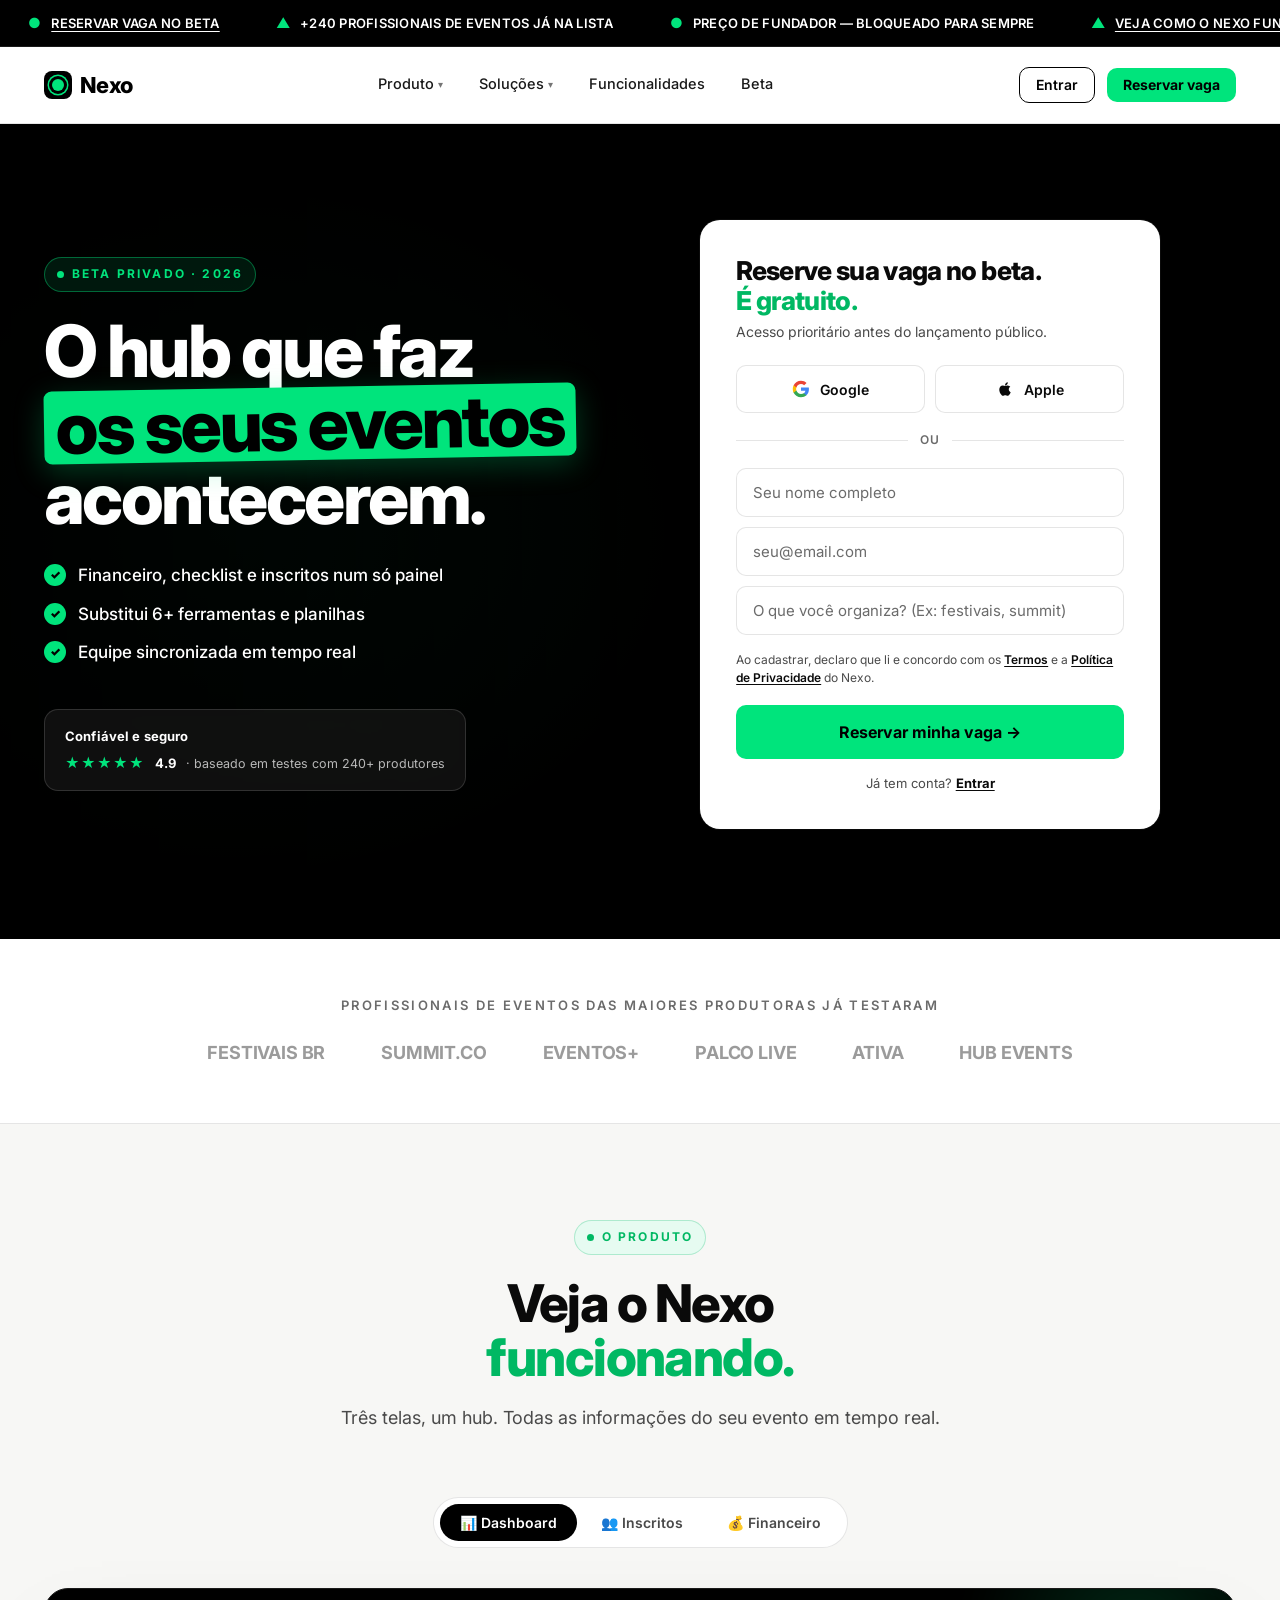
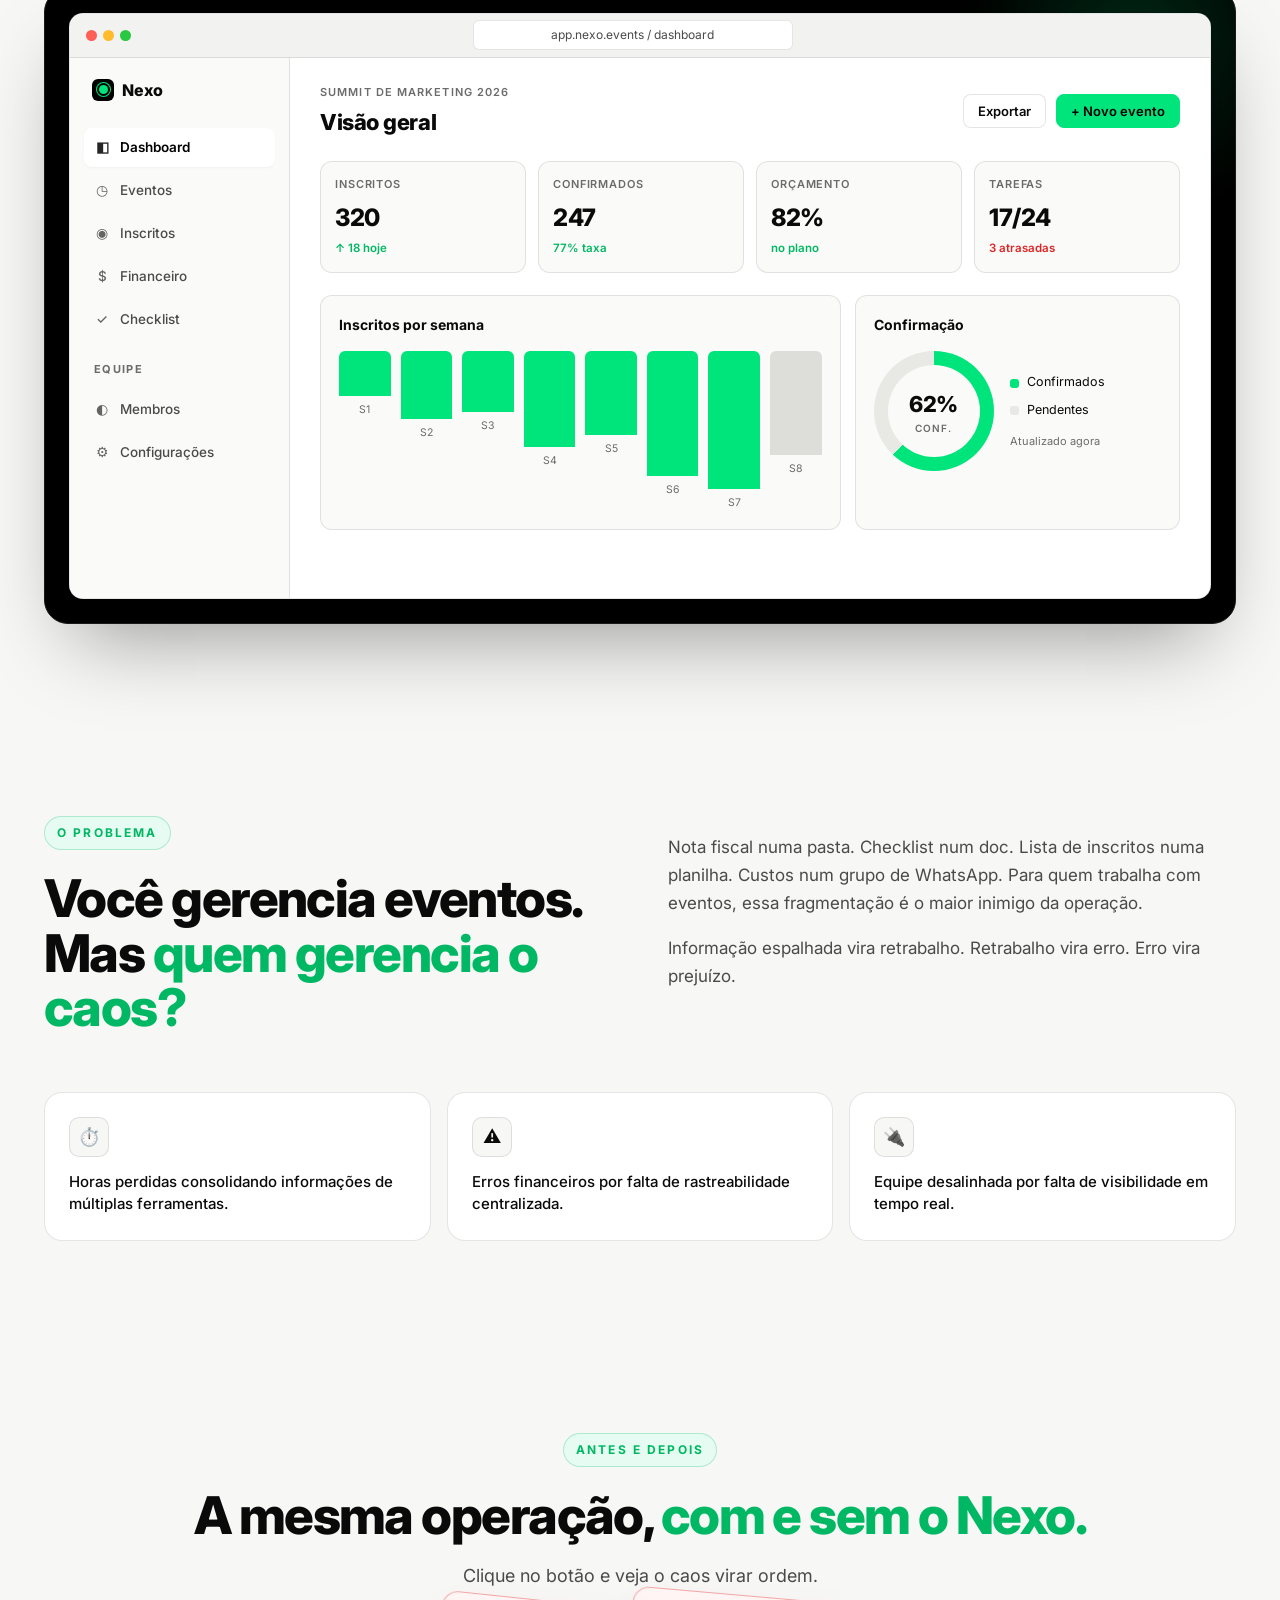
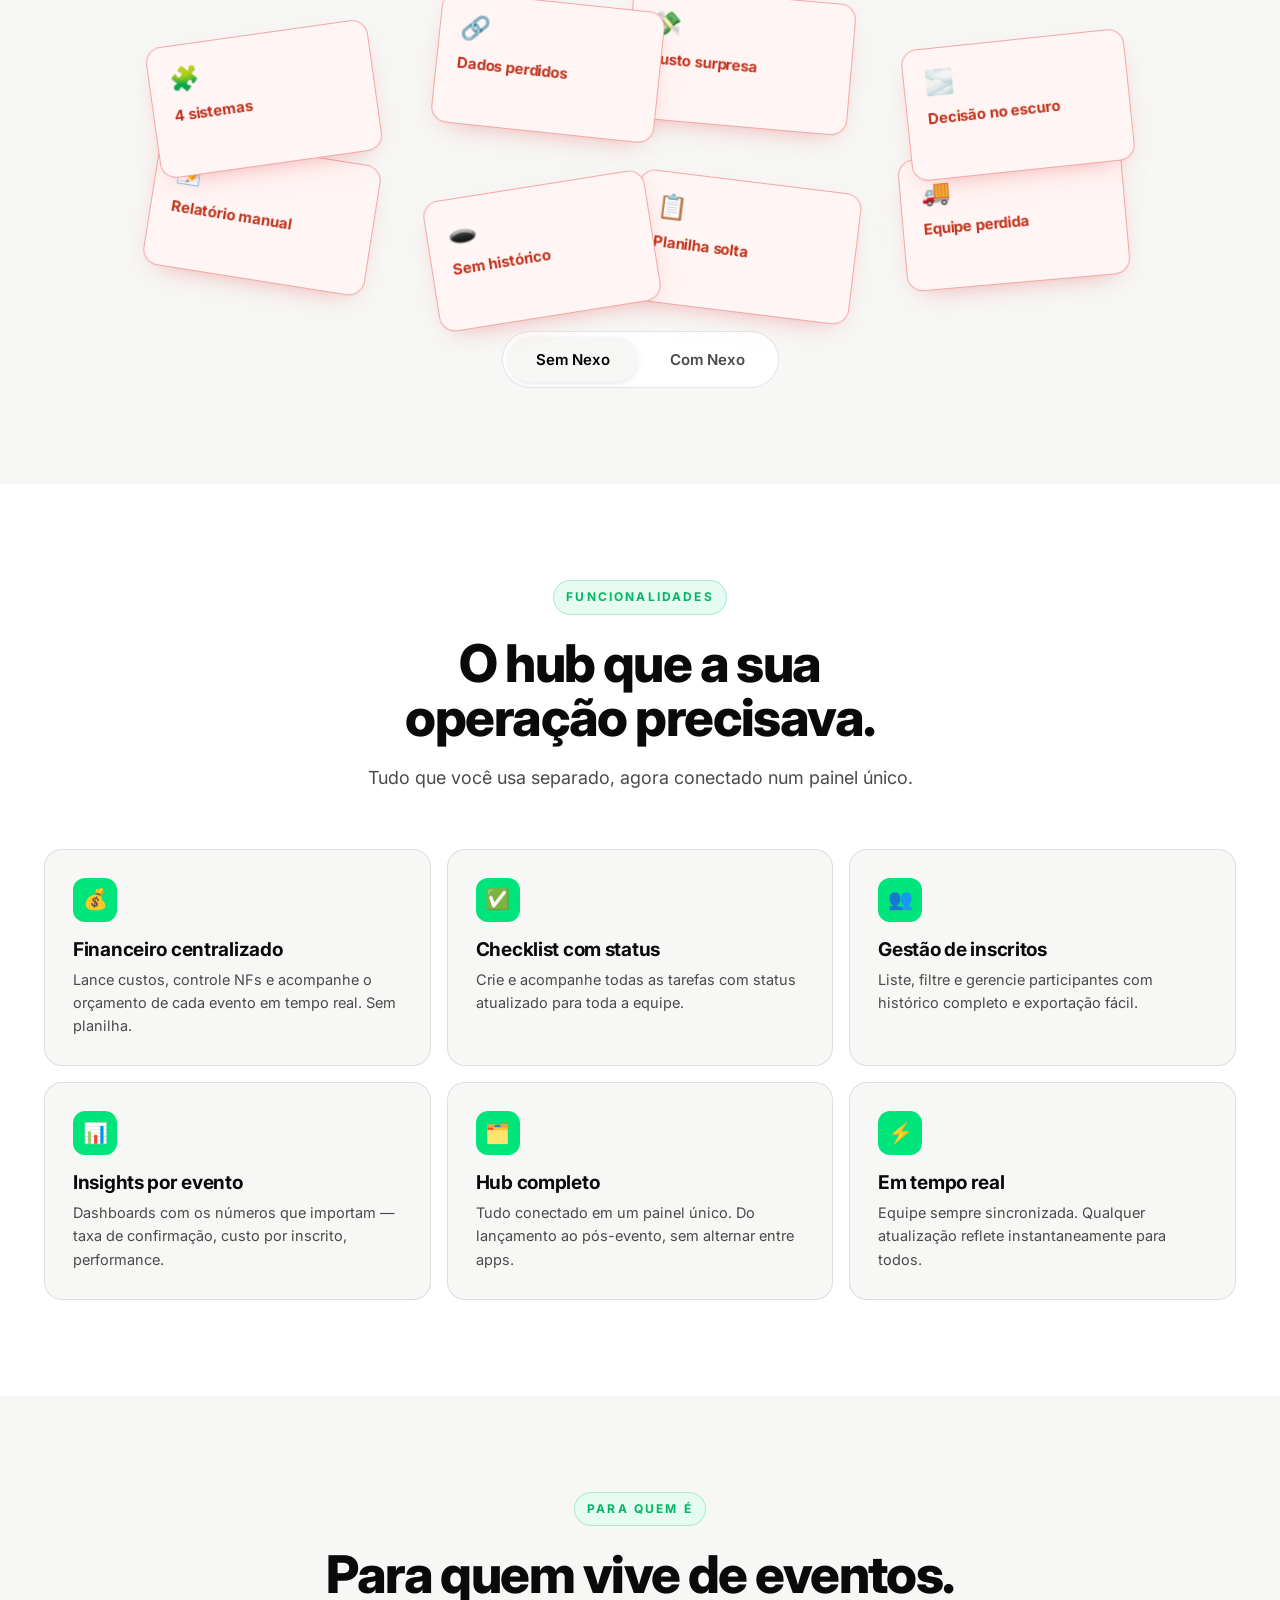
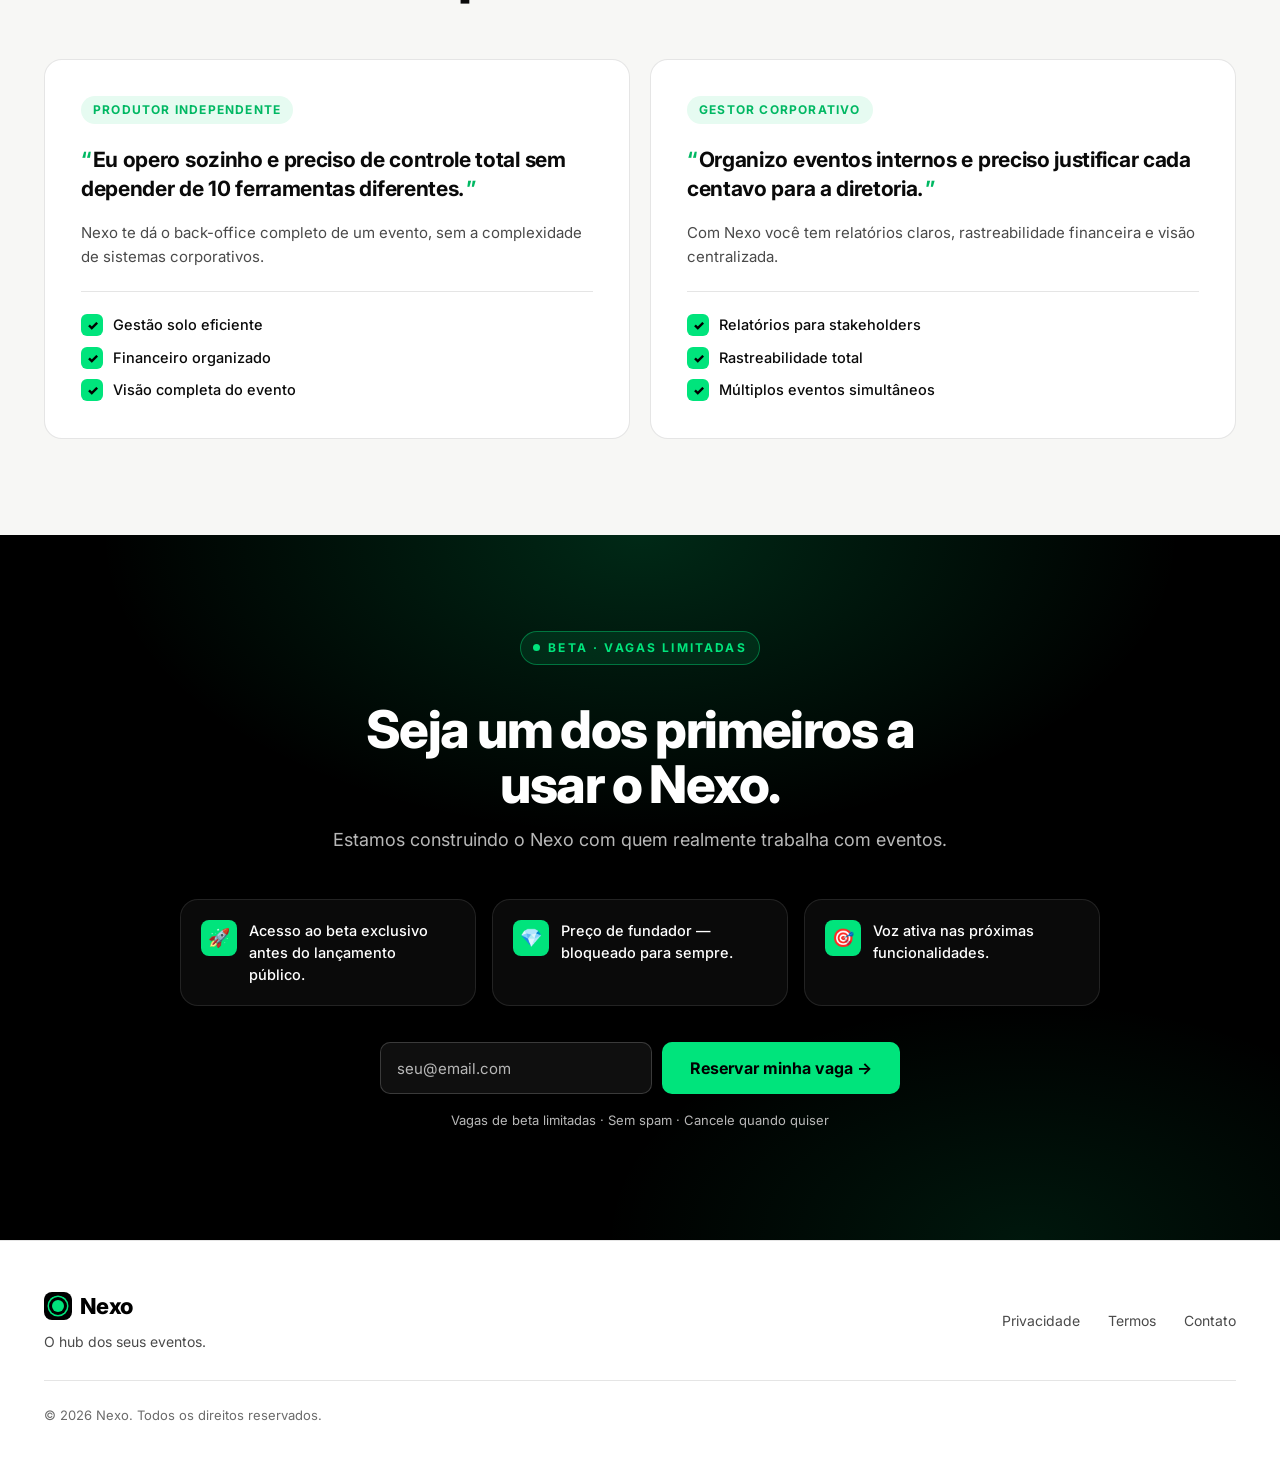
==== index.html @ d659fc52 "feat: transicao suave entre Sem Nexo e Com Nexo (slot + tremor separados) Separa posicao (slot, com " ====
<!doctype html>
<html lang="pt-BR">
<head>
<meta charset="utf-8" />
<meta name="viewport" content="width=device-width,initial-scale=1" />
<title>Nexo — O hub dos seus eventos</title>
<link rel="preconnect" href="https://fonts.googleapis.com" />
<link rel="preconnect" href="https://fonts.gstatic.com" crossorigin />
<link href="https://fonts.googleapis.com/css2?family=Inter:wght@400;500;600;700;800;900&display=swap" rel="stylesheet" />
<script src="image-slot.js"></script>
<style>
  :root {
    /* Core palette — BLACK / WHITE / GREEN */
    --black: #000000;
    --ink: #0A0A0A;
    --ink-2: #111111;
    --ink-3: #1A1A1A;
    --white: #FFFFFF;
    --off-white: #F7F7F5;
    --green: #00E47C;       /* primary action */
    --green-deep: #00B863;  /* hover/darker */
    --green-soft: #E6FBF1;  /* tinted bg */
    --green-glow: rgba(0,228,124,0.35);

    --text: #0A0A0A;
    --text-inv: #FFFFFF;
    --muted: #4A4A4A;
    --muted-inv: #B8B8B8;
    --dim: #6B6B6B;

    --line: rgba(0,0,0,0.10);
    --line-inv: rgba(255,255,255,0.10);
    --line-strong: rgba(0,0,0,0.18);

    --radius-card: 18px;
    --radius-btn: 10px;
    --container: 1240px;
  }

  * { box-sizing: border-box; }
  html, body { margin: 0; padding: 0; }
  body {
    font-family: 'Inter', -apple-system, BlinkMacSystemFont, 'Segoe UI', sans-serif;
    background: var(--off-white);
    color: var(--text);
    font-weight: 400;
    line-height: 1.55;
    -webkit-font-smoothing: antialiased;
    -moz-osx-font-smoothing: grayscale;
    overflow-x: hidden;
  }

  a { color: inherit; text-decoration: none; }
  button, input { font-family: inherit; }

  .container {
    width: 100%;
    max-width: var(--container);
    margin: 0 auto;
    padding: 0 24px;
  }

  /* ---------- Buttons ---------- */
  .btn {
    display: inline-flex;
    align-items: center;
    justify-content: center;
    gap: 8px;
    border: 0;
    border-radius: var(--radius-btn);
    padding: 14px 22px;
    font-weight: 600;
    font-size: 15px;
    cursor: pointer;
    transition: all 0.18s ease;
    white-space: nowrap;
    line-height: 1;
  }
  .btn-primary {
    background: var(--green);
    color: var(--black);
    font-weight: 700;
  }
  .btn-primary:hover {
    background: var(--green-deep);
    transform: translateY(-1px);
  }
  .btn-outline {
    background: transparent;
    color: var(--black);
    border: 1.5px solid var(--black);
  }
  .btn-outline:hover { background: var(--black); color: var(--white); }
  .btn-ghost {
    background: transparent;
    color: var(--white);
    border: 1.5px solid rgba(255,255,255,0.3);
  }
  .btn-ghost:hover { background: rgba(255,255,255,0.1); border-color: rgba(255,255,255,0.6); }
  .btn-sm { padding: 10px 16px; font-size: 14px; }
  .btn-lg { padding: 18px 28px; font-size: 16px; }

  /* ---------- Inputs ---------- */
  .input {
    background: var(--white);
    border: 1.5px solid var(--line);
    color: var(--text);
    padding: 14px 16px;
    border-radius: var(--radius-btn);
    font-size: 15px;
    width: 100%;
    transition: all 0.18s ease;
  }
  .input::placeholder { color: var(--dim); }
  .input:focus {
    outline: none;
    border-color: var(--black);
  }

  /* ---------- Marquee ---------- */
  .marquee {
    background: var(--black);
    color: var(--white);
    overflow: hidden;
    border-bottom: 1px solid var(--line-inv);
  }
  .marquee-track {
    display: flex;
    width: max-content;
    animation: marquee 40s linear infinite;
    padding: 12px 0;
  }
  .marquee-track > * {
    flex-shrink: 0;
    padding: 0 28px;
    font-size: 13px;
    font-weight: 600;
    letter-spacing: 0.02em;
    display: inline-flex;
    align-items: center;
    gap: 10px;
    white-space: nowrap;
  }
  .marquee-track .ico { color: var(--green); font-size: 14px; }
  .marquee-track a { text-decoration: underline; text-underline-offset: 3px; }
  @keyframes marquee {
    from { transform: translateX(0); }
    to   { transform: translateX(-50%); }
  }

  /* ---------- Nav ---------- */
  nav.site {
    position: sticky;
    top: 0;
    z-index: 50;
    background: var(--white);
    border-bottom: 1px solid var(--line);
  }
  .nav-inner {
    display: flex;
    align-items: center;
    justify-content: space-between;
    height: 76px;
  }
  .logo {
    display: inline-flex;
    align-items: center;
    gap: 8px;
    font-weight: 800;
    font-size: 22px;
    letter-spacing: -0.03em;
    color: var(--black);
  }
  .logo .mark {
    width: 28px; height: 28px;
    border-radius: 8px;
    background: var(--black);
    position: relative;
    display: inline-flex; align-items: center; justify-content: center;
  }
  .logo .mark::before {
    content: "";
    width: 12px; height: 12px;
    border-radius: 99px;
    background: var(--green);
    box-shadow: 0 0 0 3px var(--black), 0 0 0 4.5px var(--green);
  }
  .nav-links {
    display: flex;
    align-items: center;
    gap: 36px;
  }
  .nav-links a {
    font-size: 14.5px;
    font-weight: 500;
    color: #1A1A1A;
    transition: color 0.2s ease;
    display: inline-flex; align-items: center; gap: 4px;
  }
  .nav-links a:hover { color: var(--green-deep); }
  .nav-links a .chev { font-size: 10px; opacity: 0.6; }
  .nav-cta-wrap { display: flex; align-items: center; gap: 12px; }

  @media (max-width: 900px) {
    .nav-links { display: none; }
    .nav-cta-wrap .btn-outline { display: none; }
  }

  /* ---------- Section base ---------- */
  section { padding: 96px 0; position: relative; }
  @media (max-width: 768px) { section { padding: 64px 0; } }

  .eyebrow {
    display: inline-flex; align-items: center; gap: 8px;
    font-size: 12px;
    font-weight: 700;
    letter-spacing: 0.18em;
    text-transform: uppercase;
    color: var(--green-deep);
    background: var(--green-soft);
    border: 1px solid rgba(0,184,99,0.25);
    padding: 7px 12px;
    border-radius: 999px;
    margin-bottom: 22px;
  }
  .eyebrow .pulse {
    width: 7px; height: 7px; border-radius: 99px;
    background: var(--green-deep);
    animation: pulse 1.6s ease-out infinite;
    box-shadow: 0 0 0 0 rgba(0,184,99,0.6);
  }
  @keyframes pulse {
    0% { box-shadow: 0 0 0 0 rgba(0,184,99,0.6); }
    100% { box-shadow: 0 0 0 8px rgba(0,184,99,0); }
  }
  .eyebrow.on-dark {
    color: var(--green);
    background: rgba(0,228,124,0.10);
    border-color: rgba(0,228,124,0.4);
  }
  .eyebrow.on-dark .pulse { background: var(--green); box-shadow: 0 0 0 0 rgba(0,228,124,0.7); }

  h1, h2, h3 { letter-spacing: -0.03em; line-height: 1.05; margin: 0; color: var(--text); }
  h1 { font-weight: 800; }
  h2 { font-weight: 800; }
  h3 { font-weight: 700; }

  .h-display {
    font-size: clamp(44px, 6vw, 72px);
    font-weight: 800;
    letter-spacing: -0.035em;
    line-height: 1.02;
  }
  .h-section {
    font-size: clamp(32px, 4.4vw, 52px);
    font-weight: 800;
    letter-spacing: -0.03em;
    line-height: 1.05;
  }
  .lead {
    font-size: 18px;
    color: var(--muted);
    max-width: 60ch;
    line-height: 1.6;
  }
  .grad-green { color: var(--green-deep); }

  /* ---------- Reveal ---------- */
  .reveal {
    opacity: 0;
    transform: translateY(16px);
    transition: opacity 0.7s ease, transform 0.7s ease;
  }
  .reveal.in { opacity: 1; transform: none; }

  /* ============================================ */
  /* HERO — full-bleed with image + form card     */
  /* ============================================ */
  .hero {
    position: relative;
    background: var(--black);
    color: var(--white);
    padding: 0;
    overflow: hidden;
    min-height: 720px;
    display: flex;
    align-items: center;
  }
  .hero-bg {
    position: absolute;
    inset: 0;
    z-index: 0;
  }
  .hero-bg image-slot {
    width: 100%;
    height: 100%;
    --is-bg: rgba(255,255,255,0.04);
    --is-fg: rgba(255,255,255,0.18);
    --is-accent: var(--green);
  }
  .hero-bg::after {
    /* Cinematic gradient over the image so left text stays readable */
    content: "";
    position: absolute;
    inset: 0;
    background:
      linear-gradient(90deg, rgba(0,0,0,0.92) 0%, rgba(0,0,0,0.65) 38%, rgba(0,0,0,0.25) 65%, rgba(0,0,0,0.45) 100%),
      radial-gradient(800px 600px at 18% 50%, rgba(0,228,124,0.10), transparent 60%);
    pointer-events: none;
    z-index: 1;
  }
  .hero-inner {
    position: relative;
    z-index: 2;
    width: 100%;
    padding: 96px 0 110px;
  }
  .hero-grid {
    display: grid;
    grid-template-columns: 1.05fr 0.95fr;
    gap: 64px;
    align-items: center;
  }
  @media (max-width: 1000px) {
    .hero-grid { grid-template-columns: 1fr; gap: 40px; }
    .hero-inner { padding: 72px 0 80px; }
  }

  .hero h1 { color: var(--white); }
  .hero h1 .mark {
    background: var(--green);
    color: var(--black);
    padding: 0 12px;
    border-radius: 8px;
    display: inline-block;
    transform: rotate(-1deg);
    box-shadow: 0 8px 30px rgba(0,228,124,0.25);
  }

  .hero-bullets {
    list-style: none;
    margin: 28px 0 0;
    padding: 0;
    display: flex; flex-direction: column; gap: 12px;
  }
  .hero-bullets li {
    display: flex; align-items: center; gap: 12px;
    font-size: 17px;
    color: var(--white);
    font-weight: 500;
  }
  .hero-bullets .check {
    flex-shrink: 0;
    width: 22px; height: 22px;
    border-radius: 99px;
    background: var(--green);
    color: var(--black);
    display: inline-flex; align-items: center; justify-content: center;
    font-size: 12px; font-weight: 900;
  }

  .trust-card {
    margin-top: 44px;
    background: rgba(255,255,255,0.06);
    backdrop-filter: blur(10px);
    -webkit-backdrop-filter: blur(10px);
    border: 1px solid rgba(255,255,255,0.14);
    border-radius: 14px;
    padding: 16px 20px;
    display: inline-flex;
    flex-direction: column;
    gap: 6px;
    min-width: 280px;
  }
  .trust-card .t-head {
    font-size: 13px; font-weight: 700; color: var(--white); letter-spacing: 0.01em;
  }
  .trust-card .t-row {
    display: flex; align-items: center; gap: 10px;
    font-size: 13px; color: var(--muted-inv);
  }
  .trust-card .stars { color: var(--green); letter-spacing: 1px; font-size: 14px; }
  .trust-card .score { color: var(--white); font-weight: 700; }
  .trust-card .meta { font-size: 12.5px; color: var(--muted-inv); }

  /* Right: signup card */
  .signup-card {
    background: var(--white);
    color: var(--text);
    border-radius: 20px;
    padding: 36px;
    box-shadow: 0 30px 80px -20px rgba(0,0,0,0.55), 0 0 0 1px rgba(255,255,255,0.05);
    max-width: 460px;
    width: 100%;
    justify-self: end;
  }
  @media (max-width: 1000px) { .signup-card { justify-self: start; } }

  .signup-card h2 {
    font-size: 26px;
    font-weight: 800;
    letter-spacing: -0.025em;
    line-height: 1.15;
    margin-bottom: 6px;
  }
  .signup-card .sub {
    font-size: 14px; color: var(--muted); margin-bottom: 22px;
  }
  .social-auth {
    display: grid; grid-template-columns: 1fr 1fr; gap: 10px;
    margin-bottom: 18px;
  }
  .social-btn {
    background: var(--white);
    border: 1.5px solid var(--line);
    border-radius: 10px;
    height: 48px;
    display: inline-flex; align-items: center; justify-content: center; gap: 10px;
    font-size: 14px; font-weight: 600; cursor: pointer;
    transition: all 0.18s ease;
    color: var(--text);
  }
  .social-btn:hover { border-color: var(--black); background: var(--off-white); }
  .social-btn svg { width: 18px; height: 18px; }
  .divider {
    display: flex; align-items: center; gap: 12px;
    color: var(--dim);
    font-size: 12px; font-weight: 600;
    letter-spacing: 0.1em; text-transform: uppercase;
    margin: 18px 0;
  }
  .divider::before, .divider::after {
    content: ""; flex: 1; height: 1px; background: var(--line);
  }
  .field-stack { display: flex; flex-direction: column; gap: 10px; margin-bottom: 16px; }
  .terms {
    font-size: 12px; color: var(--muted); line-height: 1.5;
    margin: 14px 0 18px;
  }
  .terms a { color: var(--text); text-decoration: underline; text-underline-offset: 2px; font-weight: 600; }
  .signup-card .btn-primary {
    width: 100%;
    height: 54px;
    font-size: 16px;
  }
  .signup-foot {
    margin-top: 14px;
    font-size: 13px;
    color: var(--muted);
    text-align: center;
  }
  .signup-foot a { color: var(--text); font-weight: 700; text-decoration: underline; text-underline-offset: 2px; }

  .form-success {
    margin-top: 14px;
    padding: 12px 14px;
    background: var(--green-soft);
    border: 1px solid rgba(0,184,99,0.35);
    border-radius: var(--radius-btn);
    color: var(--green-deep);
    font-size: 14px;
    font-weight: 600;
    display: none;
    text-align: center;
  }
  .form-success.show { display: block; }

  /* ============================================ */
  /* LOGOS / SOCIAL PROOF                          */
  /* ============================================ */
  .social {
    background: var(--white);
    padding: 48px 0;
    border-bottom: 1px solid var(--line);
  }
  .social .lead-sm {
    font-size: 13px;
    color: var(--dim);
    text-align: center;
    margin-bottom: 24px;
    text-transform: uppercase;
    letter-spacing: 0.18em;
    font-weight: 600;
  }
  .logo-row {
    display: flex; flex-wrap: wrap; justify-content: center; align-items: center;
    gap: 56px;
    color: var(--muted);
    font-weight: 700;
    font-size: 18px;
    letter-spacing: -0.01em;
  }
  .logo-row span { opacity: 0.55; transition: opacity 0.2s ease; }
  .logo-row span:hover { opacity: 1; }

  /* ============================================ */
  /* DOBRA — Product showcase (screenshots)        */
  /* ============================================ */
  .showcase { background: var(--off-white); padding-bottom: 0; }
  .showcase .sec-head { text-align: center; margin-bottom: 64px; }
  .showcase .sec-head .lead { margin: 18px auto 0; }

  /* Tabs */
  .show-tabs {
    display: inline-flex;
    background: var(--white);
    border: 1px solid var(--line);
    border-radius: 999px;
    padding: 6px;
    gap: 4px;
    margin: 0 auto 40px;
  }
  .show-tabs button {
    border: 0; background: transparent;
    padding: 10px 20px;
    border-radius: 999px;
    font-size: 14px; font-weight: 600;
    color: var(--muted); cursor: pointer;
    transition: all 0.18s ease;
  }
  .show-tabs button.active {
    background: var(--black); color: var(--white);
  }
  .show-tabs button:hover:not(.active) { color: var(--black); }

  .show-stage {
    position: relative;
    background: var(--black);
    border-radius: 24px;
    padding: 24px;
    box-shadow: 0 40px 80px -30px rgba(0,0,0,0.4);
    border: 1px solid var(--ink-3);
    overflow: hidden;
  }
  .show-stage::before {
    content: "";
    position: absolute;
    top: -200px; right: -150px;
    width: 500px; height: 500px;
    background: radial-gradient(closest-side, rgba(0,228,124,0.18), transparent 70%);
    filter: blur(20px);
    pointer-events: none;
  }

  .show-panel { display: none; position: relative; }
  .show-panel.active { display: block; }

  /* App browser chrome */
  .app-window {
    background: var(--white);
    border-radius: 14px;
    overflow: hidden;
    border: 1px solid var(--line);
    box-shadow: 0 20px 50px -10px rgba(0,0,0,0.35);
  }
  .app-bar {
    height: 44px;
    background: #F2F2F0;
    display: flex; align-items: center; gap: 8px;
    padding: 0 16px;
    border-bottom: 1px solid var(--line);
  }
  .app-bar .dots { display: flex; gap: 6px; }
  .app-bar .dots i { width: 11px; height: 11px; border-radius: 99px; background: #DDD; }
  .app-bar .dots i:nth-child(1) { background: #FF5F57; }
  .app-bar .dots i:nth-child(2) { background: #FFBD2E; }
  .app-bar .dots i:nth-child(3) { background: #28C840; }
  .app-bar .url {
    flex: 1; text-align: center;
    font-size: 12px; color: var(--muted);
    background: var(--white);
    padding: 5px 14px; border-radius: 6px;
    max-width: 320px; margin: 0 auto;
    border: 1px solid var(--line);
  }

  .app-body {
    display: grid;
    grid-template-columns: 220px 1fr;
    min-height: 540px;
    background: var(--white);
  }
  @media (max-width: 800px) {
    .app-body { grid-template-columns: 1fr; min-height: auto; }
    .app-side { display: none; }
  }
  .app-side {
    background: #FAFAF8;
    border-right: 1px solid var(--line);
    padding: 20px 14px;
    display: flex; flex-direction: column; gap: 4px;
  }
  .side-logo {
    display: inline-flex; align-items: center; gap: 8px;
    font-weight: 800; font-size: 16px;
    margin-bottom: 22px;
    padding: 0 8px;
  }
  .side-logo .mk {
    width: 22px; height: 22px;
    border-radius: 6px; background: var(--black);
    display:inline-flex; align-items:center; justify-content:center;
  }
  .side-logo .mk::before {
    content: ""; width: 9px; height: 9px; border-radius: 99px;
    background: var(--green);
    box-shadow: 0 0 0 2px var(--black), 0 0 0 3px var(--green);
  }
  .side-link {
    display: flex; align-items: center; gap: 10px;
    font-size: 13.5px; color: var(--muted);
    padding: 9px 10px;
    border-radius: 8px;
    font-weight: 500;
  }
  .side-link.active { background: var(--white); color: var(--black); font-weight: 600; box-shadow: 0 1px 2px rgba(0,0,0,0.04); }
  .side-link .ic { width: 16px; text-align: center; opacity: 0.85; }
  .side-section {
    font-size: 11px; font-weight: 700; color: var(--dim);
    letter-spacing: 0.12em; text-transform: uppercase;
    padding: 18px 10px 8px;
  }

  .app-main { padding: 26px 30px; overflow: hidden; }
  .am-head {
    display: flex; align-items: center; justify-content: space-between;
    margin-bottom: 22px;
  }
  .am-title { font-size: 22px; font-weight: 800; letter-spacing: -0.02em; }
  .am-actions { display: flex; gap: 10px; }
  .am-btn {
    padding: 8px 14px; font-size: 13px; font-weight: 600;
    border-radius: 8px; border: 1px solid var(--line); background: var(--white);
    color: var(--text); cursor: pointer;
  }
  .am-btn.primary { background: var(--green); color: var(--black); border-color: var(--green); }

  /* ----- Panel 1: Dashboard ----- */
  .stat-grid {
    display: grid; grid-template-columns: repeat(4, 1fr); gap: 12px;
    margin-bottom: 22px;
  }
  @media (max-width: 700px) { .stat-grid { grid-template-columns: repeat(2, 1fr); } }
  .stat {
    background: #FAFAF8;
    border: 1px solid var(--line);
    border-radius: 12px;
    padding: 14px;
  }
  .stat .lbl { font-size: 11px; color: var(--dim); text-transform: uppercase; letter-spacing: 0.08em; font-weight: 600; }
  .stat .val { font-size: 24px; font-weight: 800; letter-spacing: -0.02em; margin-top: 6px; }
  .stat .delta { font-size: 11.5px; font-weight: 600; margin-top: 4px; color: var(--green-deep); }
  .stat .delta.neg { color: #DC2626; }

  .chart-row {
    display: grid; grid-template-columns: 1.6fr 1fr; gap: 14px;
  }
  @media (max-width: 700px) { .chart-row { grid-template-columns: 1fr; } }
  .chart-card {
    background: #FAFAF8;
    border: 1px solid var(--line);
    border-radius: 12px;
    padding: 18px;
  }
  .chart-card h4 { font-size: 14px; font-weight: 700; margin: 0 0 16px; }

  .bar-chart {
    display: flex; align-items: flex-end; gap: 10px;
    height: 160px;
  }
  .bar-chart .col {
    flex: 1; display: flex; flex-direction: column; align-items: center; gap: 6px;
    height: 100%;
  }
  .bar-chart .col .b {
    width: 100%;
    background: var(--green);
    border-radius: 6px 6px 0 0;
    min-height: 4px;
    position: relative;
  }
  .bar-chart .col .b.alt { background: #DDDDDA; }
  .bar-chart .col .lbl { font-size: 10.5px; color: var(--dim); }

  .donut-wrap { display: flex; align-items: center; gap: 16px; }
  .donut {
    width: 120px; height: 120px; border-radius: 99px;
    background: conic-gradient(var(--green) 0 62%, #E8E8E5 62% 100%);
    position: relative;
    flex-shrink: 0;
  }
  .donut::after {
    content: ""; position: absolute; inset: 14px;
    background: #FAFAF8; border-radius: 99px;
  }
  .donut .center {
    position: absolute; inset: 0;
    display: flex; flex-direction: column; align-items: center; justify-content: center;
    z-index: 2;
  }
  .donut .center .n { font-size: 22px; font-weight: 800; letter-spacing: -0.02em; }
  .donut .center .l { font-size: 10px; color: var(--dim); text-transform: uppercase; letter-spacing: 0.1em; font-weight: 600; }
  .legend { display: flex; flex-direction: column; gap: 8px; font-size: 12.5px; }
  .legend i { display: inline-block; width: 9px; height: 9px; border-radius: 3px; margin-right: 8px; vertical-align: middle; }

  /* ----- Panel 2: Inscritos table ----- */
  .table-search {
    display: flex; gap: 10px; align-items: center;
    margin-bottom: 16px;
  }
  .search-input {
    flex: 1; background: #FAFAF8;
    border: 1px solid var(--line);
    border-radius: 10px;
    padding: 10px 14px;
    font-size: 13.5px;
    color: var(--text);
  }
  .filter-pill {
    padding: 8px 14px; font-size: 12.5px; font-weight: 600;
    border-radius: 999px; border: 1px solid var(--line);
    background: var(--white); color: var(--text); cursor: pointer;
    display: inline-flex; align-items: center; gap: 6px;
  }
  .filter-pill.active { background: var(--black); color: var(--white); border-color: var(--black); }

  table.inscritos {
    width: 100%; border-collapse: collapse;
    font-size: 13.5px;
  }
  table.inscritos th {
    text-align: left; padding: 12px 10px;
    font-size: 11px; text-transform: uppercase; letter-spacing: 0.08em;
    color: var(--dim); font-weight: 700;
    border-bottom: 1px solid var(--line);
  }
  table.inscritos td {
    padding: 14px 10px;
    border-bottom: 1px solid var(--line);
  }
  .avatar {
    width: 30px; height: 30px; border-radius: 99px;
    display: inline-flex; align-items: center; justify-content: center;
    font-size: 12px; font-weight: 700;
    color: var(--white);
    margin-right: 10px;
    vertical-align: middle;
  }
  .name-cell { display: inline-flex; align-items: center; }
  .name-cell .nm { font-weight: 600; }
  .name-cell .em { color: var(--dim); font-size: 12px; }
  .badge {
    padding: 3px 9px; border-radius: 99px;
    font-size: 11px; font-weight: 600;
    display: inline-flex; align-items: center; gap: 5px;
  }
  .badge.confirmed { background: var(--green-soft); color: var(--green-deep); }
  .badge.pending { background: #FEF3C7; color: #B45309; }
  .badge.checked { background: #E0F2FE; color: #0369A1; }
  .badge i { width: 6px; height: 6px; border-radius: 99px; background: currentColor; }

  /* ----- Panel 3: Financeiro ----- */
  .fin-top {
    display: grid; grid-template-columns: 1.4fr 1fr; gap: 14px; margin-bottom: 20px;
  }
  @media (max-width: 700px) { .fin-top { grid-template-columns: 1fr; } }
  .budget-card {
    background: var(--black); color: var(--white);
    border-radius: 12px;
    padding: 22px;
    position: relative; overflow: hidden;
  }
  .budget-card::before {
    content: "";
    position: absolute; right: -60px; top: -60px;
    width: 240px; height: 240px;
    background: radial-gradient(closest-side, rgba(0,228,124,0.25), transparent 70%);
  }
  .budget-card .lbl { font-size: 12px; color: var(--muted-inv); text-transform: uppercase; letter-spacing: 0.1em; font-weight: 700; }
  .budget-card .big { font-size: 36px; font-weight: 800; letter-spacing: -0.025em; margin: 8px 0 4px; }
  .budget-card .big .accent { color: var(--green); }
  .budget-card .sub { font-size: 13px; color: var(--muted-inv); }
  .budget-bar { margin-top: 18px; height: 8px; background: rgba(255,255,255,0.12); border-radius: 99px; overflow: hidden; position: relative; z-index: 1; }
  .budget-bar i { display: block; height: 100%; background: var(--green); border-radius: 99px; }

  .cat-card {
    background: #FAFAF8;
    border: 1px solid var(--line);
    border-radius: 12px;
    padding: 18px;
  }
  .cat-card h4 { font-size: 13px; font-weight: 700; margin: 0 0 14px; }
  .cat-row {
    display: grid; grid-template-columns: 1fr auto;
    align-items: center;
    gap: 8px;
    padding: 7px 0;
    font-size: 13px;
  }
  .cat-row .nm { font-weight: 600; }
  .cat-row .vl { color: var(--text); font-weight: 700; }
  .cat-row .bar {
    grid-column: 1 / -1;
    height: 5px; background: #E8E8E5; border-radius: 99px; overflow: hidden;
  }
  .cat-row .bar i { display: block; height: 100%; background: var(--green); border-radius: 99px; }

  .tx-list {
    background: #FAFAF8;
    border: 1px solid var(--line);
    border-radius: 12px;
    overflow: hidden;
  }
  .tx-row {
    display: grid; grid-template-columns: auto 1fr auto auto;
    align-items: center; gap: 14px;
    padding: 14px 18px;
    border-bottom: 1px solid var(--line);
    font-size: 13.5px;
  }
  .tx-row:last-child { border-bottom: 0; }
  .tx-icon {
    width: 34px; height: 34px; border-radius: 8px;
    background: var(--white); border: 1px solid var(--line);
    display: inline-flex; align-items: center; justify-content: center;
    font-size: 16px;
  }
  .tx-row .ttl { font-weight: 600; }
  .tx-row .meta { color: var(--dim); font-size: 12px; margin-top: 2px; }
  .tx-row .amount { font-weight: 700; }
  .tx-row .amount.out { color: #DC2626; }
  .tx-row .amount.in { color: var(--green-deep); }
  .tx-row .stat-tag { font-size: 11px; padding: 3px 8px; border-radius: 99px; font-weight: 600; }
  .tx-row .stat-tag.paid { background: var(--green-soft); color: var(--green-deep); }
  .tx-row .stat-tag.pending { background: #FEF3C7; color: #B45309; }

  /* ============================================ */
  /* PROBLEMA                                       */
  /* ============================================ */
  .problem-grid {
    display: grid;
    grid-template-columns: 1fr 1fr;
    gap: 56px;
    align-items: start;
  }
  @media (max-width: 900px) { .problem-grid { grid-template-columns: 1fr; gap: 32px; } }
  .problem-grid p { color: var(--muted); font-size: 17px; line-height: 1.65; }

  .pains {
    margin-top: 56px;
    display: grid;
    grid-template-columns: repeat(3, 1fr);
    gap: 16px;
  }
  @media (max-width: 768px) { .pains { grid-template-columns: 1fr; } }
  .pain {
    background: var(--white);
    border: 1px solid var(--line);
    border-radius: var(--radius-card);
    padding: 24px;
    display: flex; flex-direction: column; gap: 14px;
    transition: all 0.25s ease;
  }
  .pain:hover { border-color: var(--black); transform: translateY(-2px); }
  .pain .ico {
    width: 40px; height: 40px;
    border-radius: 10px;
    background: var(--off-white);
    border: 1px solid var(--line);
    display: inline-flex; align-items: center; justify-content: center;
    font-size: 18px;
  }
  .pain p { font-size: 15px; color: var(--text); line-height: 1.5; margin: 0; font-weight: 500; }

  /* ============================================ */
  /* FEATURES                                       */
  /* ============================================ */
  .features-section { background: var(--white); }
  .sec-head { text-align: center; margin-bottom: 56px; }
  .sec-head .lead { margin: 18px auto 0; }

  .features {
    display: grid;
    grid-template-columns: repeat(3, 1fr);
    gap: 16px;
  }
  @media (max-width: 960px) { .features { grid-template-columns: repeat(2, 1fr); } }
  @media (max-width: 600px) { .features { grid-template-columns: 1fr; } }

  .feature {
    background: var(--off-white);
    border: 1px solid var(--line);
    border-radius: var(--radius-card);
    padding: 28px;
    transition: all 0.25s ease;
  }
  .feature:hover {
    transform: translateY(-3px);
    border-color: var(--black);
    background: var(--white);
    box-shadow: 0 14px 40px -16px rgba(0,0,0,0.12);
  }
  .feature .ico-wrap {
    width: 44px; height: 44px;
    border-radius: 12px;
    background: var(--green);
    display: inline-flex; align-items: center; justify-content: center;
    font-size: 20px; color: var(--black);
    margin-bottom: 18px;
  }
  .feature h3 {
    font-size: 19px;
    font-weight: 700;
    margin-bottom: 8px;
    letter-spacing: -0.015em;
  }
  .feature p { color: var(--muted); font-size: 14.5px; line-height: 1.6; margin: 0; }

  /* ---- Comparação: Sem Nexo (bagunça) x Com Nexo (organizado) ---- */
  .compare-section { background: var(--off-white); }
  .compare-section .sec-head { margin-bottom: 28px; }

  .compare-toggle-wrap { text-align: center; margin-top: 40px; }
  .compare-toggle {
    display: inline-flex;
    gap: 4px;
    padding: 5px;
    border-radius: 999px;
    background: var(--white);
    border: 1px solid var(--line);
  }
  .ct-btn {
    border: 0; background: transparent;
    font: inherit; font-weight: 600; font-size: 15px;
    color: var(--muted);
    padding: 11px 28px;
    border-radius: 999px;
    cursor: pointer;
    transition: all 0.25s ease;
  }
  .ct-btn:hover { color: var(--black); }
  .ct-btn.active { color: var(--black); background: var(--off-white); box-shadow: 0 2px 8px -3px rgba(0,0,0,0.18); }
  .ct-btn[data-state="on"].active { color: #00310f; background: var(--green); box-shadow: 0 4px 14px -4px var(--green-glow); }

  .compare-stage {
    display: grid;
    grid-template-columns: repeat(4, 1fr);
    gap: 8px;
    max-width: 920px;
    margin: 0 auto;
  }
  @media (max-width: 860px) { .compare-stage { grid-template-columns: repeat(2, 1fr); } }

  /* SLOT = posição: transição suave entre bagunça e grade (nos dois sentidos) */
  .cube-slot {
    transition: transform 0.6s cubic-bezier(0.22, 1, 0.36, 1);
    will-change: transform;
  }
  .compare-stage.messy .cube-slot {
    transform: translate(var(--mx, 0), var(--my, 0)) rotate(var(--mr, 0));
  }

  /* CARD = visual + tremor (independente da posição) */
  .cube {
    position: relative;
    display: flex;
    flex-direction: column;
    gap: 12px;
    min-height: 132px;
    height: 100%;
    box-sizing: border-box;
    padding: 22px 20px;
    border-radius: 16px;
    background: var(--white);
    border: 1px solid var(--line);
    transition: border-color 0.5s ease, background 0.5s ease,
                box-shadow 0.5s ease, color 0.5s ease;
  }
  .cube-ico { font-size: 24px; line-height: 1; }
  .cube-lbl { font-weight: 700; font-size: 15px; letter-spacing: -0.01em; }

  /* estado SEM NEXO: cards em alerta + tremendo */
  .compare-stage.messy .cube {
    border-color: rgba(220, 38, 38, 0.38);
    background: #fff5f4;
    box-shadow: 0 10px 26px -16px rgba(220, 38, 38, 0.5);
    animation: tremor 0.4s infinite ease-in-out;
  }
  .compare-stage.messy .cube .cube-lbl { color: #c0341d; }
  .compare-stage.messy .cube .cube-lbl.on { display: none; }

  /* tremor dessincronizado + camadas sobrepostas por card */
  .compare-stage.messy .cube-slot:nth-child(1) { z-index: 4; }
  .compare-stage.messy .cube-slot:nth-child(2) { z-index: 3; }
  .compare-stage.messy .cube-slot:nth-child(2) .cube { animation-duration: 0.33s; animation-delay: -0.12s; }
  .compare-stage.messy .cube-slot:nth-child(3) { z-index: 2; }
  .compare-stage.messy .cube-slot:nth-child(3) .cube { animation-duration: 0.46s; animation-delay: -0.05s; }
  .compare-stage.messy .cube-slot:nth-child(4) { z-index: 5; }
  .compare-stage.messy .cube-slot:nth-child(4) .cube { animation-duration: 0.36s; animation-delay: -0.18s; }
  .compare-stage.messy .cube-slot:nth-child(5) { z-index: 2; }
  .compare-stage.messy .cube-slot:nth-child(5) .cube { animation-duration: 0.42s; animation-delay: -0.09s; }
  .compare-stage.messy .cube-slot:nth-child(6) { z-index: 5; }
  .compare-stage.messy .cube-slot:nth-child(6) .cube { animation-duration: 0.30s; animation-delay: -0.15s; }
  .compare-stage.messy .cube-slot:nth-child(7) { z-index: 3; }
  .compare-stage.messy .cube-slot:nth-child(7) .cube { animation-duration: 0.48s; animation-delay: -0.03s; }
  .compare-stage.messy .cube-slot:nth-child(8) { z-index: 4; }
  .compare-stage.messy .cube-slot:nth-child(8) .cube { animation-duration: 0.35s; animation-delay: -0.20s; }

  /* tremor leve, oscilando em torno de zero (a posição fica no slot) */
  @keyframes tremor {
    0%, 100% { transform: translate(0, 0) rotate(0deg); }
    20% { transform: translate(1px, -1px) rotate(0.8deg); }
    40% { transform: translate(-1px, 0.5px) rotate(-0.8deg); }
    60% { transform: translate(0.5px, 1px) rotate(0.5deg); }
    80% { transform: translate(-0.5px, -0.5px) rotate(-0.5deg); }
  }

  /* estado COM NEXO: cards alinhados, em verde, sem tremor */
  .compare-stage:not(.messy) .cube {
    animation: none;
    border-color: rgba(0, 228, 124, 0.5);
    background: var(--green-soft);
    box-shadow: 0 12px 32px -18px var(--green-glow);
  }
  .compare-stage:not(.messy) .cube .cube-lbl { color: #005a2c; }
  .compare-stage:not(.messy) .cube .cube-lbl.off { display: none; }

  @media (max-width: 860px) {
    .compare-stage.messy .cube-slot {
      transform: translate(calc(var(--mx, 0) * 0.5), calc(var(--my, 0) * 0.5)) rotate(var(--mr, 0));
    }
  }
  @media (prefers-reduced-motion: reduce) {
    .cube-slot { transition: none; }
    .compare-stage.messy .cube { animation: none; }
  }

  /* ============================================ */
  /* PERSONAS                                       */
  /* ============================================ */
  .personas-section { background: var(--off-white); }
  .personas {
    display: grid;
    grid-template-columns: 1fr 1fr;
    gap: 20px;
  }
  @media (max-width: 900px) { .personas { grid-template-columns: 1fr; } }

  .persona {
    background: var(--white);
    border: 1px solid var(--line);
    border-radius: var(--radius-card);
    padding: 36px;
    transition: all 0.25s ease;
  }
  .persona:hover { border-color: var(--black); }
  .persona .tag {
    display: inline-block;
    font-size: 12px;
    font-weight: 700;
    letter-spacing: 0.1em;
    text-transform: uppercase;
    color: var(--green-deep);
    background: var(--green-soft);
    padding: 5px 12px;
    border-radius: 999px;
    margin-bottom: 22px;
  }
  .persona blockquote {
    margin: 0 0 18px;
    font-size: 21px;
    line-height: 1.35;
    color: var(--text);
    font-weight: 700;
    letter-spacing: -0.015em;
  }
  .persona blockquote::before { content: "“"; color: var(--green-deep); margin-right: 2px; }
  .persona blockquote::after { content: "”"; color: var(--green-deep); margin-left: 2px; }
  .persona p { color: var(--muted); font-size: 15px; line-height: 1.6; margin: 0 0 22px; }
  .persona ul {
    list-style: none;
    margin: 0; padding: 22px 0 0;
    display: flex; flex-direction: column; gap: 10px;
    border-top: 1px solid var(--line);
  }
  .persona ul li {
    display: flex; align-items: center; gap: 10px;
    font-size: 14.5px;
    color: var(--text);
    font-weight: 500;
  }
  .persona ul li::before {
    content: "✓";
    color: var(--black);
    font-weight: 900;
    width: 22px; height: 22px;
    display: inline-flex; align-items: center; justify-content: center;
    background: var(--green);
    border-radius: 6px;
    font-size: 13px;
    flex-shrink: 0;
  }

  /* ============================================ */
  /* WAITLIST                                       */
  /* ============================================ */
  .waitlist {
    background: var(--black);
    color: var(--white);
    position: relative; overflow: hidden;
  }
  .waitlist::before {
    content: "";
    position: absolute; inset: 0;
    background:
      radial-gradient(900px 500px at 50% 0%, rgba(0,228,124,0.18), transparent 60%),
      radial-gradient(700px 400px at 80% 100%, rgba(0,228,124,0.10), transparent 60%);
    pointer-events: none;
  }
  .waitlist-inner {
    position: relative;
    text-align: center;
  }
  .waitlist-inner h2 { color: var(--white); max-width: 18ch; margin: 16px auto 14px; }
  .waitlist-inner .lead { color: var(--muted-inv); margin: 0 auto; }

  .benefits {
    margin: 44px auto 36px;
    display: grid;
    grid-template-columns: repeat(3, 1fr);
    gap: 16px;
    max-width: 920px;
    text-align: left;
  }
  @media (max-width: 800px) { .benefits { grid-template-columns: 1fr; max-width: 480px; } }
  .benefit {
    display: flex; gap: 12px; align-items: flex-start;
    background: rgba(255,255,255,0.04);
    border: 1px solid rgba(255,255,255,0.10);
    border-radius: var(--radius-card);
    padding: 20px;
  }
  .benefit .ico {
    width: 36px; height: 36px;
    border-radius: 8px; background: var(--green); color: var(--black);
    display: inline-flex; align-items: center; justify-content: center;
    font-size: 18px; flex-shrink: 0;
  }
  .benefit p { font-size: 14.5px; line-height: 1.5; margin: 0; color: var(--white); font-weight: 500; }

  .waitlist-form {
    display: flex;
    gap: 10px;
    max-width: 520px;
    margin: 0 auto;
  }
  .waitlist-form .input { flex: 1; background: rgba(255,255,255,0.06); border-color: rgba(255,255,255,0.18); color: var(--white); }
  .waitlist-form .input::placeholder { color: var(--muted-inv); }
  .waitlist-form .input:focus { border-color: var(--green); background: rgba(255,255,255,0.10); }
  .waitlist .microcopy { margin-top: 16px; font-size: 13px; color: var(--muted-inv); }

  /* ============================================ */
  /* FOOTER                                         */
  /* ============================================ */
  footer.site {
    border-top: 1px solid var(--line);
    padding: 48px 0 36px;
    background: var(--white);
  }
  .foot-grid {
    display: flex; align-items: center; justify-content: space-between;
    gap: 24px; flex-wrap: wrap;
  }
  .foot-left { display: flex; flex-direction: column; gap: 8px; }
  .foot-tagline { color: var(--muted); font-size: 14px; }
  .foot-links { display: flex; gap: 28px; font-size: 14px; color: var(--muted); }
  .foot-links a { transition: color 0.2s ease; }
  .foot-links a:hover { color: var(--black); }
  .copyright { color: var(--dim); font-size: 13px; margin-top: 28px; padding-top: 24px; border-top: 1px solid var(--line); }

  @media (max-width: 540px) {
    .waitlist-form { flex-direction: column; }
    .waitlist-form .btn { width: 100%; }
  }
</style>
</head>
<body>

<!-- ============== MARQUEE ============== -->
<div class="marquee" aria-hidden="true">
  <div class="marquee-track">
    <span><span class="ico">●</span><a href="#waitlist">RESERVAR VAGA NO BETA</a></span>
    <span><span class="ico">▲</span>+240 PROFISSIONAIS DE EVENTOS JÁ NA LISTA</span>
    <span><span class="ico">●</span>PREÇO DE FUNDADOR — BLOQUEADO PARA SEMPRE</span>
    <span><span class="ico">▲</span><a href="#features">VEJA COMO O NEXO FUNCIONA</a></span>
    <span><span class="ico">●</span>VAGAS LIMITADAS PARA O BETA · 2026</span>
    <!-- duplicate for seamless loop -->
    <span><span class="ico">●</span><a href="#waitlist">RESERVAR VAGA NO BETA</a></span>
    <span><span class="ico">▲</span>+240 PROFISSIONAIS DE EVENTOS JÁ NA LISTA</span>
    <span><span class="ico">●</span>PREÇO DE FUNDADOR — BLOQUEADO PARA SEMPRE</span>
    <span><span class="ico">▲</span><a href="#features">VEJA COMO O NEXO FUNCIONA</a></span>
    <span><span class="ico">●</span>VAGAS LIMITADAS PARA O BETA · 2026</span>
  </div>
</div>

<!-- ============== NAV ============== -->
<nav class="site">
  <div class="container nav-inner">
    <a href="#top" class="logo">
      <span class="mark"></span>
      Nexo
    </a>
    <div class="nav-links">
      <a href="#showcase">Produto <span class="chev">▾</span></a>
      <a href="#personas">Soluções <span class="chev">▾</span></a>
      <a href="#features">Funcionalidades</a>
      <a href="#waitlist">Beta</a>
    </div>
    <div class="nav-cta-wrap">
      <a href="login.html" class="btn btn-outline btn-sm">Entrar</a>
      <a href="#waitlist" class="btn btn-primary btn-sm">Reservar vaga</a>
    </div>
  </div>
</nav>

<!-- ============== HERO ============== -->
<section class="hero" id="top">
  <div class="hero-bg">
    <image-slot
      id="hero-bg"
      shape="rect"
      placeholder="Imagem de fundo do hero (cena de evento, palco, plateia, equipe em ação)"
    ></image-slot>
  </div>

  <div class="hero-inner">
    <div class="container hero-grid">
      <!-- Left: Headline -->
      <div class="reveal">
        <span class="eyebrow on-dark"><span class="pulse"></span>Beta privado · 2026</span>
        <h1 class="h-display">
          O hub que faz<br />
          <span class="mark">os seus eventos</span><br />
          acontecerem.
        </h1>
        <ul class="hero-bullets">
          <li><span class="check">✓</span>Financeiro, checklist e inscritos num só painel</li>
          <li><span class="check">✓</span>Substitui 6+ ferramentas e planilhas</li>
          <li><span class="check">✓</span>Equipe sincronizada em tempo real</li>
        </ul>

        <div class="trust-card">
          <div class="t-head">Confiável e seguro</div>
          <div class="t-row">
            <span class="stars">★★★★★</span>
            <span class="score">4.9</span>
            <span class="meta">· baseado em testes com 240+ produtores</span>
          </div>
        </div>
      </div>

      <!-- Right: Signup card -->
      <div class="reveal" style="transition-delay: 80ms; width: 100%;">
        <div class="signup-card">
          <h2>Reserve sua vaga no beta.<br /><span style="color: var(--green-deep);">É gratuito.</span></h2>
          <div class="sub">Acesso prioritário antes do lançamento público.</div>

          <div class="social-auth">
            <button type="button" class="social-btn">
              <svg viewBox="0 0 24 24" fill="none" xmlns="http://www.w3.org/2000/svg"><path d="M22.56 12.25c0-.78-.07-1.53-.2-2.25H12v4.26h5.92c-.26 1.37-1.04 2.53-2.21 3.31v2.77h3.57c2.08-1.92 3.28-4.74 3.28-8.09z" fill="#4285F4"/><path d="M12 23c2.97 0 5.46-.98 7.28-2.66l-3.57-2.77c-.98.66-2.23 1.06-3.71 1.06-2.86 0-5.29-1.93-6.16-4.53H2.18v2.84C3.99 20.53 7.7 23 12 23z" fill="#34A853"/><path d="M5.84 14.1c-.22-.66-.35-1.36-.35-2.1s.13-1.44.35-2.1V7.07H2.18C1.43 8.55 1 10.22 1 12s.43 3.45 1.18 4.93l3.66-2.83z" fill="#FBBC05"/><path d="M12 5.38c1.62 0 3.06.56 4.21 1.64l3.15-3.15C17.45 2.09 14.97 1 12 1 7.7 1 3.99 3.47 2.18 7.07l3.66 2.84C6.71 7.31 9.14 5.38 12 5.38z" fill="#EA4335"/></svg>
              Google
            </button>
            <button type="button" class="social-btn">
              <svg viewBox="0 0 24 24" fill="currentColor" xmlns="http://www.w3.org/2000/svg"><path d="M17.05 20.28c-.98.95-2.05.88-3.08.4-1.09-.5-2.08-.48-3.24 0-1.44.62-2.2.44-3.06-.4C2.79 15.25 3.51 7.59 9.05 7.31c1.35.07 2.29.74 3.08.8 1.18-.24 2.31-.93 3.57-.84 1.51.12 2.65.72 3.4 1.8-3.12 1.87-2.38 5.98.48 7.13-.57 1.5-1.31 2.99-2.54 4.09zM12.03 7.25c-.15-2.23 1.66-4.07 3.74-4.25.29 2.58-2.34 4.5-3.74 4.25z"/></svg>
              Apple
            </button>
          </div>

          <div class="divider">ou</div>

          <form data-form>
            <div class="field-stack">
              <input class="input" name="fullname" type="text" placeholder="Seu nome completo" required />
              <input class="input" name="email" type="email" placeholder="seu@email.com" required />
              <input class="input" name="organiza" type="text" placeholder="O que você organiza? (Ex: festivais, summit)" />
            </div>

            <div class="terms">
              Ao cadastrar, declaro que li e concordo com os <a href="#">Termos</a> e a <a href="#">Política de Privacidade</a> do Nexo.
            </div>

            <button class="btn btn-primary" type="submit">Reservar minha vaga →</button>
            <div class="form-success" data-success>✓ Pronto! Sua vaga está reservada. Em breve no seu email.</div>
          </form>

          <div class="signup-foot">Já tem conta? <a href="login.html">Entrar</a></div>
        </div>
      </div>
    </div>
  </div>
</section>

<!-- ============== LOGOS ============== -->
<section class="social" style="padding: 56px 0;">
  <div class="container">
    <div class="lead-sm reveal">Profissionais de eventos das maiores produtoras já testaram</div>
    <div class="logo-row reveal" style="transition-delay: 60ms;">
      <span>FESTIVAIS BR</span>
      <span>SUMMIT.CO</span>
      <span>EVENTOS+</span>
      <span>PALCO LIVE</span>
      <span>ATIVA</span>
      <span>HUB EVENTS</span>
    </div>
  </div>
</section>

<!-- ============== DOBRA / SHOWCASE ============== -->
<section class="showcase" id="showcase" style="padding-bottom: 96px;">
  <div class="container">
    <div class="sec-head reveal">
      <span class="eyebrow"><span class="pulse"></span>O produto</span>
      <h2 class="h-section">Veja o Nexo<br /><span class="grad-green">funcionando.</span></h2>
      <p class="lead">Três telas, um hub. Todas as informações do seu evento em tempo real.</p>
    </div>

    <div style="text-align:center;" class="reveal">
      <div class="show-tabs" role="tablist">
        <button class="active" data-tab="dashboard">📊 Dashboard</button>
        <button data-tab="inscritos">👥 Inscritos</button>
        <button data-tab="financeiro">💰 Financeiro</button>
      </div>
    </div>

    <div class="show-stage reveal">
      <!-- ============= TAB 1: DASHBOARD ============= -->
      <div class="show-panel active" data-panel="dashboard">
        <div class="app-window">
          <div class="app-bar">
            <div class="dots"><i></i><i></i><i></i></div>
            <div class="url">app.nexo.events / dashboard</div>
            <div style="width: 60px;"></div>
          </div>
          <div class="app-body">
            <aside class="app-side">
              <div class="side-logo"><span class="mk"></span>Nexo</div>
              <div class="side-link active"><span class="ic">◧</span>Dashboard</div>
              <div class="side-link"><span class="ic">◷</span>Eventos</div>
              <div class="side-link"><span class="ic">◉</span>Inscritos</div>
              <div class="side-link"><span class="ic">$</span>Financeiro</div>
              <div class="side-link"><span class="ic">✓</span>Checklist</div>
              <div class="side-section">Equipe</div>
              <div class="side-link"><span class="ic">◐</span>Membros</div>
              <div class="side-link"><span class="ic">⚙</span>Configurações</div>
            </aside>
            <main class="app-main">
              <div class="am-head">
                <div>
                  <div style="font-size:11px;text-transform:uppercase;letter-spacing:0.1em;color:var(--dim);font-weight:600;margin-bottom:4px;">Summit de Marketing 2026</div>
                  <div class="am-title">Visão geral</div>
                </div>
                <div class="am-actions">
                  <button class="am-btn">Exportar</button>
                  <button class="am-btn primary">+ Novo evento</button>
                </div>
              </div>

              <div class="stat-grid">
                <div class="stat">
                  <div class="lbl">Inscritos</div>
                  <div class="val">320</div>
                  <div class="delta">↑ 18 hoje</div>
                </div>
                <div class="stat">
                  <div class="lbl">Confirmados</div>
                  <div class="val">247</div>
                  <div class="delta">77% taxa</div>
                </div>
                <div class="stat">
                  <div class="lbl">Orçamento</div>
                  <div class="val">82%</div>
                  <div class="delta">no plano</div>
                </div>
                <div class="stat">
                  <div class="lbl">Tarefas</div>
                  <div class="val">17/24</div>
                  <div class="delta neg">3 atrasadas</div>
                </div>
              </div>

              <div class="chart-row">
                <div class="chart-card">
                  <h4>Inscritos por semana</h4>
                  <div class="bar-chart">
                    <div class="col"><div class="b" style="height: 28%;"></div><div class="lbl">S1</div></div>
                    <div class="col"><div class="b" style="height: 42%;"></div><div class="lbl">S2</div></div>
                    <div class="col"><div class="b" style="height: 38%;"></div><div class="lbl">S3</div></div>
                    <div class="col"><div class="b" style="height: 60%;"></div><div class="lbl">S4</div></div>
                    <div class="col"><div class="b" style="height: 52%;"></div><div class="lbl">S5</div></div>
                    <div class="col"><div class="b" style="height: 78%;"></div><div class="lbl">S6</div></div>
                    <div class="col"><div class="b" style="height: 92%;"></div><div class="lbl">S7</div></div>
                    <div class="col"><div class="b alt" style="height: 65%;"></div><div class="lbl">S8</div></div>
                  </div>
                </div>
                <div class="chart-card">
                  <h4>Confirmação</h4>
                  <div class="donut-wrap">
                    <div class="donut">
                      <div class="center">
                        <div class="n">62%</div>
                        <div class="l">conf.</div>
                      </div>
                    </div>
                    <div class="legend">
                      <div><i style="background: var(--green);"></i>Confirmados</div>
                      <div><i style="background: #E8E8E5;"></i>Pendentes</div>
                      <div style="margin-top: 6px; font-size: 11px; color: var(--dim);">Atualizado agora</div>
                    </div>
                  </div>
                </div>
              </div>
            </main>
          </div>
        </div>
      </div>

      <!-- ============= TAB 2: INSCRITOS ============= -->
      <div class="show-panel" data-panel="inscritos">
        <div class="app-window">
          <div class="app-bar">
            <div class="dots"><i></i><i></i><i></i></div>
            <div class="url">app.nexo.events / inscritos</div>
            <div style="width: 60px;"></div>
          </div>
          <div class="app-body">
            <aside class="app-side">
              <div class="side-logo"><span class="mk"></span>Nexo</div>
              <div class="side-link"><span class="ic">◧</span>Dashboard</div>
              <div class="side-link"><span class="ic">◷</span>Eventos</div>
              <div class="side-link active"><span class="ic">◉</span>Inscritos</div>
              <div class="side-link"><span class="ic">$</span>Financeiro</div>
              <div class="side-link"><span class="ic">✓</span>Checklist</div>
              <div class="side-section">Equipe</div>
              <div class="side-link"><span class="ic">◐</span>Membros</div>
              <div class="side-link"><span class="ic">⚙</span>Configurações</div>
            </aside>
            <main class="app-main">
              <div class="am-head">
                <div>
                  <div class="am-title">Inscritos · 320</div>
                  <div style="font-size:13px;color:var(--dim);margin-top:4px;">Lista completa de participantes</div>
                </div>
                <div class="am-actions">
                  <button class="am-btn">Exportar CSV</button>
                  <button class="am-btn primary">+ Adicionar</button>
                </div>
              </div>

              <div class="table-search">
                <input class="search-input" placeholder="🔍 Buscar por nome, email ou empresa..." />
                <div class="filter-pill active">Todos</div>
                <div class="filter-pill">Confirmados</div>
                <div class="filter-pill">Pendentes</div>
                <div class="filter-pill">Check-in</div>
              </div>

              <table class="inscritos">
                <thead>
                  <tr>
                    <th>Participante</th>
                    <th>Empresa</th>
                    <th>Status</th>
                    <th>Inscrição</th>
                    <th></th>
                  </tr>
                </thead>
                <tbody>
                  <tr>
                    <td><div class="name-cell">
                      <div class="avatar" style="background:#F97316;">MC</div>
                      <div><div class="nm">Mariana Costa</div><div class="em"><a href="/cdn-cgi/l/email-protection" class="__cf_email__" data-cfemail="503d312239313e31103f33243f2025237e393f">[email&#160;protected]</a></div></div>
                    </div></td>
                    <td>Octopus Studio</td>
                    <td><span class="badge confirmed"><i></i>Confirmado</span></td>
                    <td>02 mai · 14h32</td>
                    <td>···</td>
                  </tr>
                  <tr>
                    <td><div class="name-cell">
                      <div class="avatar" style="background:#0EA5E9;">RP</div>
                      <div><div class="nm">Rafael Pereira</div><div class="em"><a href="/cdn-cgi/l/email-protection" class="__cf_email__" data-cfemail="3143505750545d715343505f551f525e">[email&#160;protected]</a></div></div>
                    </div></td>
                    <td>Brand & Co.</td>
                    <td><span class="badge checked"><i></i>Check-in</span></td>
                    <td>30 abr · 09h17</td>
                    <td>···</td>
                  </tr>
                  <tr>
                    <td><div class="name-cell">
                      <div class="avatar" style="background:#A855F7;">JS</div>
                      <div><div class="nm">Júlia Santos</div><div class="em"><a href="/cdn-cgi/l/email-protection" class="__cf_email__" data-cfemail="5a302f36333b1a322f3833343974393537">[email&#160;protected]</a></div></div>
                    </div></td>
                    <td>Hub Inc.</td>
                    <td><span class="badge pending"><i></i>Pendente</span></td>
                    <td>05 mai · 11h08</td>
                    <td>···</td>
                  </tr>
                  <tr>
                    <td><div class="name-cell">
                      <div class="avatar" style="background:#10B981;">DA</div>
                      <div><div class="nm">Diego Almeida</div><div class="em"><a href="/cdn-cgi/l/email-protection" class="__cf_email__" data-cfemail="d6b2bfb3b1b996b8b3aea3a5f8b7bf">[email&#160;protected]</a></div></div>
                    </div></td>
                    <td>Nexus AI</td>
                    <td><span class="badge confirmed"><i></i>Confirmado</span></td>
                    <td>04 mai · 16h44</td>
                    <td>···</td>
                  </tr>
                  <tr>
                    <td><div class="name-cell">
                      <div class="avatar" style="background:#F43F5E;">CL</div>
                      <div><div class="nm">Carolina Lima</div><div class="em"><a href="/cdn-cgi/l/email-protection" class="__cf_email__" data-cfemail="4d2e2c3f220d3e3820202439632e22">[email&#160;protected]</a></div></div>
                    </div></td>
                    <td>Summit.co</td>
                    <td><span class="badge confirmed"><i></i>Confirmado</span></td>
                    <td>01 mai · 10h22</td>
                    <td>···</td>
                  </tr>
                  <tr>
                    <td><div class="name-cell">
                      <div class="avatar" style="background:#EAB308;">PR</div>
                      <div><div class="nm">Pedro Rocha</div><div class="em"><a href="/cdn-cgi/l/email-protection" class="__cf_email__" data-cfemail="93e3f6f7e1fcd3f1e1f2e5f2bde0e7e6f7fafc">[email&#160;protected]</a></div></div>
                    </div></td>
                    <td>Brava Studio</td>
                    <td><span class="badge pending"><i></i>Pendente</span></td>
                    <td>06 mai · 08h55</td>
                    <td>···</td>
                  </tr>
                </tbody>
              </table>
            </main>
          </div>
        </div>
      </div>

      <!-- ============= TAB 3: FINANCEIRO ============= -->
      <div class="show-panel" data-panel="financeiro">
        <div class="app-window">
          <div class="app-bar">
            <div class="dots"><i></i><i></i><i></i></div>
            <div class="url">app.nexo.events / financeiro</div>
            <div style="width: 60px;"></div>
          </div>
          <div class="app-body">
            <aside class="app-side">
              <div class="side-logo"><span class="mk"></span>Nexo</div>
              <div class="side-link"><span class="ic">◧</span>Dashboard</div>
              <div class="side-link"><span class="ic">◷</span>Eventos</div>
              <div class="side-link"><span class="ic">◉</span>Inscritos</div>
              <div class="side-link active"><span class="ic">$</span>Financeiro</div>
              <div class="side-link"><span class="ic">✓</span>Checklist</div>
              <div class="side-section">Equipe</div>
              <div class="side-link"><span class="ic">◐</span>Membros</div>
              <div class="side-link"><span class="ic">⚙</span>Configurações</div>
            </aside>
            <main class="app-main">
              <div class="am-head">
                <div>
                  <div class="am-title">Financeiro</div>
                  <div style="font-size:13px;color:var(--dim);margin-top:4px;">Summit de Marketing 2026 · Orçamento R$ 180.000</div>
                </div>
                <div class="am-actions">
                  <button class="am-btn">Relatório</button>
                  <button class="am-btn primary">+ Lançamento</button>
                </div>
              </div>

              <div class="fin-top">
                <div class="budget-card">
                  <div class="lbl">Gasto até agora</div>
                  <div class="big">R$ 147.620<span class="accent" style="font-size: 20px;">,00</span></div>
                  <div class="sub">82% do orçamento · R$ 32.380 disponível</div>
                  <div class="budget-bar"><i style="width: 82%;"></i></div>
                </div>
                <div class="cat-card">
                  <h4>Por categoria</h4>
                  <div class="cat-row">
                    <span class="nm">Local & Estrutura</span>
                    <span class="vl">R$ 62.400</span>
                    <div class="bar"><i style="width: 92%;"></i></div>
                  </div>
                  <div class="cat-row">
                    <span class="nm">Marketing</span>
                    <span class="vl">R$ 38.200</span>
                    <div class="bar"><i style="width: 68%;"></i></div>
                  </div>
                  <div class="cat-row">
                    <span class="nm">Catering</span>
                    <span class="vl">R$ 27.000</span>
                    <div class="bar"><i style="width: 54%;"></i></div>
                  </div>
                  <div class="cat-row">
                    <span class="nm">Equipe & Cachês</span>
                    <span class="vl">R$ 20.020</span>
                    <div class="bar"><i style="width: 44%;"></i></div>
                  </div>
                </div>
              </div>

              <div class="tx-list">
                <div class="tx-row">
                  <div class="tx-icon">🏢</div>
                  <div>
                    <div class="ttl">Centro de Convenções WTC</div>
                    <div class="meta">Local · NF #2241 · 04 mai</div>
                  </div>
                  <span class="stat-tag paid">Pago</span>
                  <div class="amount out">- R$ 42.000,00</div>
                </div>
                <div class="tx-row">
                  <div class="tx-icon">📣</div>
                  <div>
                    <div class="ttl">Campanha de mídia paga</div>
                    <div class="meta">Marketing · NF #2238 · 03 mai</div>
                  </div>
                  <span class="stat-tag paid">Pago</span>
                  <div class="amount out">- R$ 12.450,00</div>
                </div>
                <div class="tx-row">
                  <div class="tx-icon">🍽️</div>
                  <div>
                    <div class="ttl">Catering Bistro 320</div>
                    <div class="meta">Catering · Aguardando NF · 06 mai</div>
                  </div>
                  <span class="stat-tag pending">Pendente</span>
                  <div class="amount out">- R$ 8.900,00</div>
                </div>
                <div class="tx-row">
                  <div class="tx-icon">💸</div>
                  <div>
                    <div class="ttl">Patrocínio · Stripe Brasil</div>
                    <div class="meta">Receita · 28 abr</div>
                  </div>
                  <span class="stat-tag paid">Recebido</span>
                  <div class="amount in">+ R$ 25.000,00</div>
                </div>
              </div>
            </main>
          </div>
        </div>
      </div>
    </div>
  </div>
</section>

<!-- ============== PROBLEMA ============== -->
<section id="problema">
  <div class="container">
    <div class="problem-grid">
      <div class="reveal">
        <span class="eyebrow">O problema</span>
        <h2 class="h-section">
          Você gerencia eventos.<br />
          Mas <span class="grad-green">quem gerencia o caos?</span>
        </h2>
      </div>
      <div class="reveal" style="transition-delay: 80ms;">
        <p>
          Nota fiscal numa pasta. Checklist num doc. Lista de inscritos numa planilha.
          Custos num grupo de WhatsApp. Para quem trabalha com eventos, essa fragmentação
          é o maior inimigo da operação.
        </p>
        <p style="margin-top: 14px;">
          Informação espalhada vira retrabalho. Retrabalho vira erro. Erro vira prejuízo.
        </p>
      </div>
    </div>

    <div class="pains">
      <div class="pain reveal">
        <div class="ico">⏱️</div>
        <p>Horas perdidas consolidando informações de múltiplas ferramentas.</p>
      </div>
      <div class="pain reveal" style="transition-delay: 60ms;">
        <div class="ico">⚠️</div>
        <p>Erros financeiros por falta de rastreabilidade centralizada.</p>
      </div>
      <div class="pain reveal" style="transition-delay: 120ms;">
        <div class="ico">🔌</div>
        <p>Equipe desalinhada por falta de visibilidade em tempo real.</p>
      </div>
    </div>
  </div>
</section>

<!-- ============== COMPARAÇÃO (Sem Nexo / Com Nexo) ============== -->
<section id="comparacao" class="compare-section">
  <div class="container">
    <div class="sec-head reveal">
      <span class="eyebrow">Antes e depois</span>
      <h2 class="h-section">A mesma operação, <span class="grad-green">com e sem o Nexo.</span></h2>
      <p class="lead">Clique no botão e veja o caos virar ordem.</p>
    </div>

    <div class="compare-stage messy reveal" id="compareStage">
      <div class="cube-slot" style="--mx:-28px; --my:14px; --mr:-8deg;">
        <div class="cube">
          <span class="cube-ico">🧩</span>
          <span class="cube-lbl off">4 sistemas</span>
          <span class="cube-lbl on">1 hub só</span>
        </div>
      </div>
      <div class="cube-slot" style="--mx:24px; --my:-18px; --mr:6deg;">
        <div class="cube">
          <span class="cube-ico">🔗</span>
          <span class="cube-lbl off">Dados perdidos</span>
          <span class="cube-lbl on">Tudo salvo</span>
        </div>
      </div>
      <div class="cube-slot" style="--mx:-16px; --my:-24px; --mr:5deg;">
        <div class="cube">
          <span class="cube-ico">💸</span>
          <span class="cube-lbl off">Custo surpresa</span>
          <span class="cube-lbl on">Custo claro</span>
        </div>
      </div>
      <div class="cube-slot" style="--mx:30px; --my:20px; --mr:-6deg;">
        <div class="cube">
          <span class="cube-ico">🌫️</span>
          <span class="cube-lbl off">Decisão no escuro</span>
          <span class="cube-lbl on">Decisão com dados</span>
        </div>
      </div>
      <div class="cube-slot" style="--mx:-30px; --my:-10px; --mr:9deg;">
        <div class="cube">
          <span class="cube-ico">📝</span>
          <span class="cube-lbl off">Relatório manual</span>
          <span class="cube-lbl on">Relatório automático</span>
        </div>
      </div>
      <div class="cube-slot" style="--mx:18px; --my:26px; --mr:-9deg;">
        <div class="cube">
          <span class="cube-ico">🕳️</span>
          <span class="cube-lbl off">Sem histórico</span>
          <span class="cube-lbl on">Histórico completo</span>
        </div>
      </div>
      <div class="cube-slot" style="--mx:-12px; --my:22px; --mr:7deg;">
        <div class="cube">
          <span class="cube-ico">📋</span>
          <span class="cube-lbl off">Planilha solta</span>
          <span class="cube-lbl on">Tudo conectado</span>
        </div>
      </div>
      <div class="cube-slot" style="--mx:26px; --my:-8px; --mr:-5deg;">
        <div class="cube">
          <span class="cube-ico">🚚</span>
          <span class="cube-lbl off">Equipe perdida</span>
          <span class="cube-lbl on">Equipe alinhada</span>
        </div>
      </div>
    </div>

    <div class="compare-toggle-wrap reveal">
      <div class="compare-toggle" role="group" aria-label="Comparar com e sem Nexo">
        <button type="button" class="ct-btn active" data-state="off" aria-pressed="true">Sem Nexo</button>
        <button type="button" class="ct-btn" data-state="on" aria-pressed="false">Com Nexo</button>
      </div>
    </div>
  </div>
</section>

<!-- ============== FEATURES ============== -->
<section id="features" class="features-section">
  <div class="container">
    <div class="sec-head reveal">
      <span class="eyebrow">Funcionalidades</span>
      <h2 class="h-section">O hub que a sua<br />operação precisava.</h2>
      <p class="lead">Tudo que você usa separado, agora conectado num painel único.</p>
    </div>

    <div class="features">
      <div class="feature reveal">
        <div class="ico-wrap">💰</div>
        <h3>Financeiro centralizado</h3>
        <p>Lance custos, controle NFs e acompanhe o orçamento de cada evento em tempo real. Sem planilha.</p>
      </div>
      <div class="feature reveal" style="transition-delay: 60ms;">
        <div class="ico-wrap">✅</div>
        <h3>Checklist com status</h3>
        <p>Crie e acompanhe todas as tarefas com status atualizado para toda a equipe.</p>
      </div>
      <div class="feature reveal" style="transition-delay: 120ms;">
        <div class="ico-wrap">👥</div>
        <h3>Gestão de inscritos</h3>
        <p>Liste, filtre e gerencie participantes com histórico completo e exportação fácil.</p>
      </div>
      <div class="feature reveal" style="transition-delay: 180ms;">
        <div class="ico-wrap">📊</div>
        <h3>Insights por evento</h3>
        <p>Dashboards com os números que importam — taxa de confirmação, custo por inscrito, performance.</p>
      </div>
      <div class="feature reveal" style="transition-delay: 240ms;">
        <div class="ico-wrap">🗂️</div>
        <h3>Hub completo</h3>
        <p>Tudo conectado em um painel único. Do lançamento ao pós-evento, sem alternar entre apps.</p>
      </div>
      <div class="feature reveal" style="transition-delay: 300ms;">
        <div class="ico-wrap">⚡</div>
        <h3>Em tempo real</h3>
        <p>Equipe sempre sincronizada. Qualquer atualização reflete instantaneamente para todos.</p>
      </div>
    </div>
  </div>
</section>

<!-- ============== PARA QUEM É ============== -->
<section id="personas" class="personas-section">
  <div class="container">
    <div class="sec-head reveal">
      <span class="eyebrow">Para quem é</span>
      <h2 class="h-section">Para quem vive de eventos.</h2>
    </div>

    <div class="personas">
      <div class="persona reveal">
        <span class="tag">Produtor independente</span>
        <blockquote>Eu opero sozinho e preciso de controle total sem depender de 10 ferramentas diferentes.</blockquote>
        <p>Nexo te dá o back-office completo de um evento, sem a complexidade de sistemas corporativos.</p>
        <ul>
          <li>Gestão solo eficiente</li>
          <li>Financeiro organizado</li>
          <li>Visão completa do evento</li>
        </ul>
      </div>
      <div class="persona reveal" style="transition-delay: 80ms;">
        <span class="tag">Gestor corporativo</span>
        <blockquote>Organizo eventos internos e preciso justificar cada centavo para a diretoria.</blockquote>
        <p>Com Nexo você tem relatórios claros, rastreabilidade financeira e visão centralizada.</p>
        <ul>
          <li>Relatórios para stakeholders</li>
          <li>Rastreabilidade total</li>
          <li>Múltiplos eventos simultâneos</li>
        </ul>
      </div>
    </div>
  </div>
</section>

<!-- ============== WAITLIST ============== -->
<section id="waitlist" class="waitlist">
  <div class="container">
    <div class="waitlist-inner reveal">
      <span class="eyebrow on-dark"><span class="pulse"></span>Beta · Vagas limitadas</span>
      <h2 class="h-section">Seja um dos primeiros a usar o Nexo.</h2>
      <p class="lead">Estamos construindo o Nexo com quem realmente trabalha com eventos.</p>

      <div class="benefits">
        <div class="benefit"><span class="ico">🚀</span><p>Acesso ao beta exclusivo antes do lançamento público.</p></div>
        <div class="benefit"><span class="ico">💎</span><p>Preço de fundador — bloqueado para sempre.</p></div>
        <div class="benefit"><span class="ico">🎯</span><p>Voz ativa nas próximas funcionalidades.</p></div>
      </div>

      <form class="waitlist-form" data-form>
        <input class="input" type="email" placeholder="seu@email.com" required />
        <button class="btn btn-primary btn-lg" type="submit">Reservar minha vaga →</button>
      </form>
      <div class="form-success" data-success style="max-width:520px;margin:14px auto 0;">✓ Tudo certo! Sua vaga foi reservada.</div>
      <p class="microcopy">Vagas de beta limitadas · Sem spam · Cancele quando quiser</p>
    </div>
  </div>
</section>

<!-- ============== FOOTER ============== -->
<footer class="site">
  <div class="container">
    <div class="foot-grid">
      <div class="foot-left">
        <div class="logo"><span class="mark"></span>Nexo</div>
        <div class="foot-tagline">O hub dos seus eventos.</div>
      </div>
      <div class="foot-links">
        <a href="#">Privacidade</a>
        <a href="#">Termos</a>
        <a href="#">Contato</a>
      </div>
    </div>
    <div class="copyright">© 2026 Nexo. Todos os direitos reservados.</div>
  </div>
</footer>

<script data-cfasync="false" src="/cdn-cgi/scripts/5c5dd728/cloudflare-static/email-decode.min.js"></script><script>
  // Reveal on scroll
  const io = new IntersectionObserver((entries) => {
    entries.forEach((e) => {
      if (e.isIntersecting) {
        e.target.classList.add('in');
        io.unobserve(e.target);
      }
    });
  }, { threshold: 0.12, rootMargin: '0px 0px -40px 0px' });
  document.querySelectorAll('.reveal').forEach((el) => io.observe(el));

  // Comparação Sem Nexo / Com Nexo (toggle)
  (function () {
    const stage = document.getElementById('compareStage');
    const btns = document.querySelectorAll('.ct-btn');
    if (!stage || !btns.length) return;
    btns.forEach((btn) => {
      btn.addEventListener('click', () => {
        const on = btn.dataset.state === 'on';
        stage.classList.toggle('messy', !on); // sem messy = organizado (Com Nexo)
        btns.forEach((b) => {
          const active = b === btn;
          b.classList.toggle('active', active);
          b.setAttribute('aria-pressed', active ? 'true' : 'false');
        });
      });
    });
  })();

  // Showcase tabs
  const tabs = document.querySelectorAll('.show-tabs button');
  const panels = document.querySelectorAll('.show-panel');
  tabs.forEach((tab) => {
    tab.addEventListener('click', () => {
      const target = tab.getAttribute('data-tab');
      tabs.forEach(t => t.classList.toggle('active', t === tab));
      panels.forEach(p => p.classList.toggle('active', p.getAttribute('data-panel') === target));
    });
  });

  // === Captação real → HubSpot (Forms Submission API) ===
  // portalId e formGuid NÃO são segredos (forms embedados expõem os mesmos).
  const HUBSPOT_PORTAL_ID = '51566439';          // teu hub — confira em Configurações → Conta e cobrança
  const HUBSPOT_FORM_GUID = 'COLE_O_GUID_AQUI';  // HubSpot → Marketing → Formulários → criar form → pega o GUID

  async function sendToHubSpot(form) {
    const val = (sel) => (form.querySelector(sel)?.value || '').trim();
    const email = val('input[type=email], input[name=email]');
    const fullname = val('input[name=fullname]');
    const organiza = val('input[name=organiza]');
    const [firstname, ...rest] = fullname.split(' ');
    const lastname = rest.join(' ');

    const fields = [{ name: 'email', value: email }];
    if (firstname) fields.push({ name: 'firstname', value: firstname });
    if (lastname)  fields.push({ name: 'lastname',  value: lastname });
    if (organiza)  fields.push({ name: 'o_que_organiza', value: organiza }); // propriedade custom no HubSpot

    const res = await fetch(
      `https://api.hsforms.com/submissions/v3/integration/submit/${HUBSPOT_PORTAL_ID}/${HUBSPOT_FORM_GUID}`,
      {
        method: 'POST',
        headers: { 'Content-Type': 'application/json' },
        body: JSON.stringify({
          fields,
          context: { pageUri: location.href, pageName: document.title }
        })
      }
    );
    if (!res.ok) throw new Error('HubSpot respondeu ' + res.status + ': ' + (await res.text()));
    return res.json();
  }

  document.querySelectorAll('[data-form]').forEach((form) => {
    form.addEventListener('submit', async (e) => {
      e.preventDefault();
      const email = form.querySelector('input[type=email]');
      const btn = form.querySelector('button[type=submit]');
      if (!email || !email.checkValidity()) {
        if (email) email.focus();
        return;
      }
      btn.disabled = true;
      btn.style.opacity = '0.7';
      const original = btn.textContent;
      btn.textContent = 'Enviando...';
      try {
        await sendToHubSpot(form);
        const success = form.querySelector('[data-success]') || form.parentElement.querySelector('[data-success]');
        if (success) success.classList.add('show');
        btn.textContent = '✓ Você está na lista';
        form.querySelectorAll('input').forEach(i => { i.value = ''; i.disabled = true; });
      } catch (err) {
        console.error('Falha ao enviar pro HubSpot:', err);
        btn.disabled = false;
        btn.style.opacity = '1';
        btn.textContent = original;
        alert('Ops, não consegui enviar agora. Tenta de novo em instantes.');
      }
    });
  });
</script>

</body>
</html>
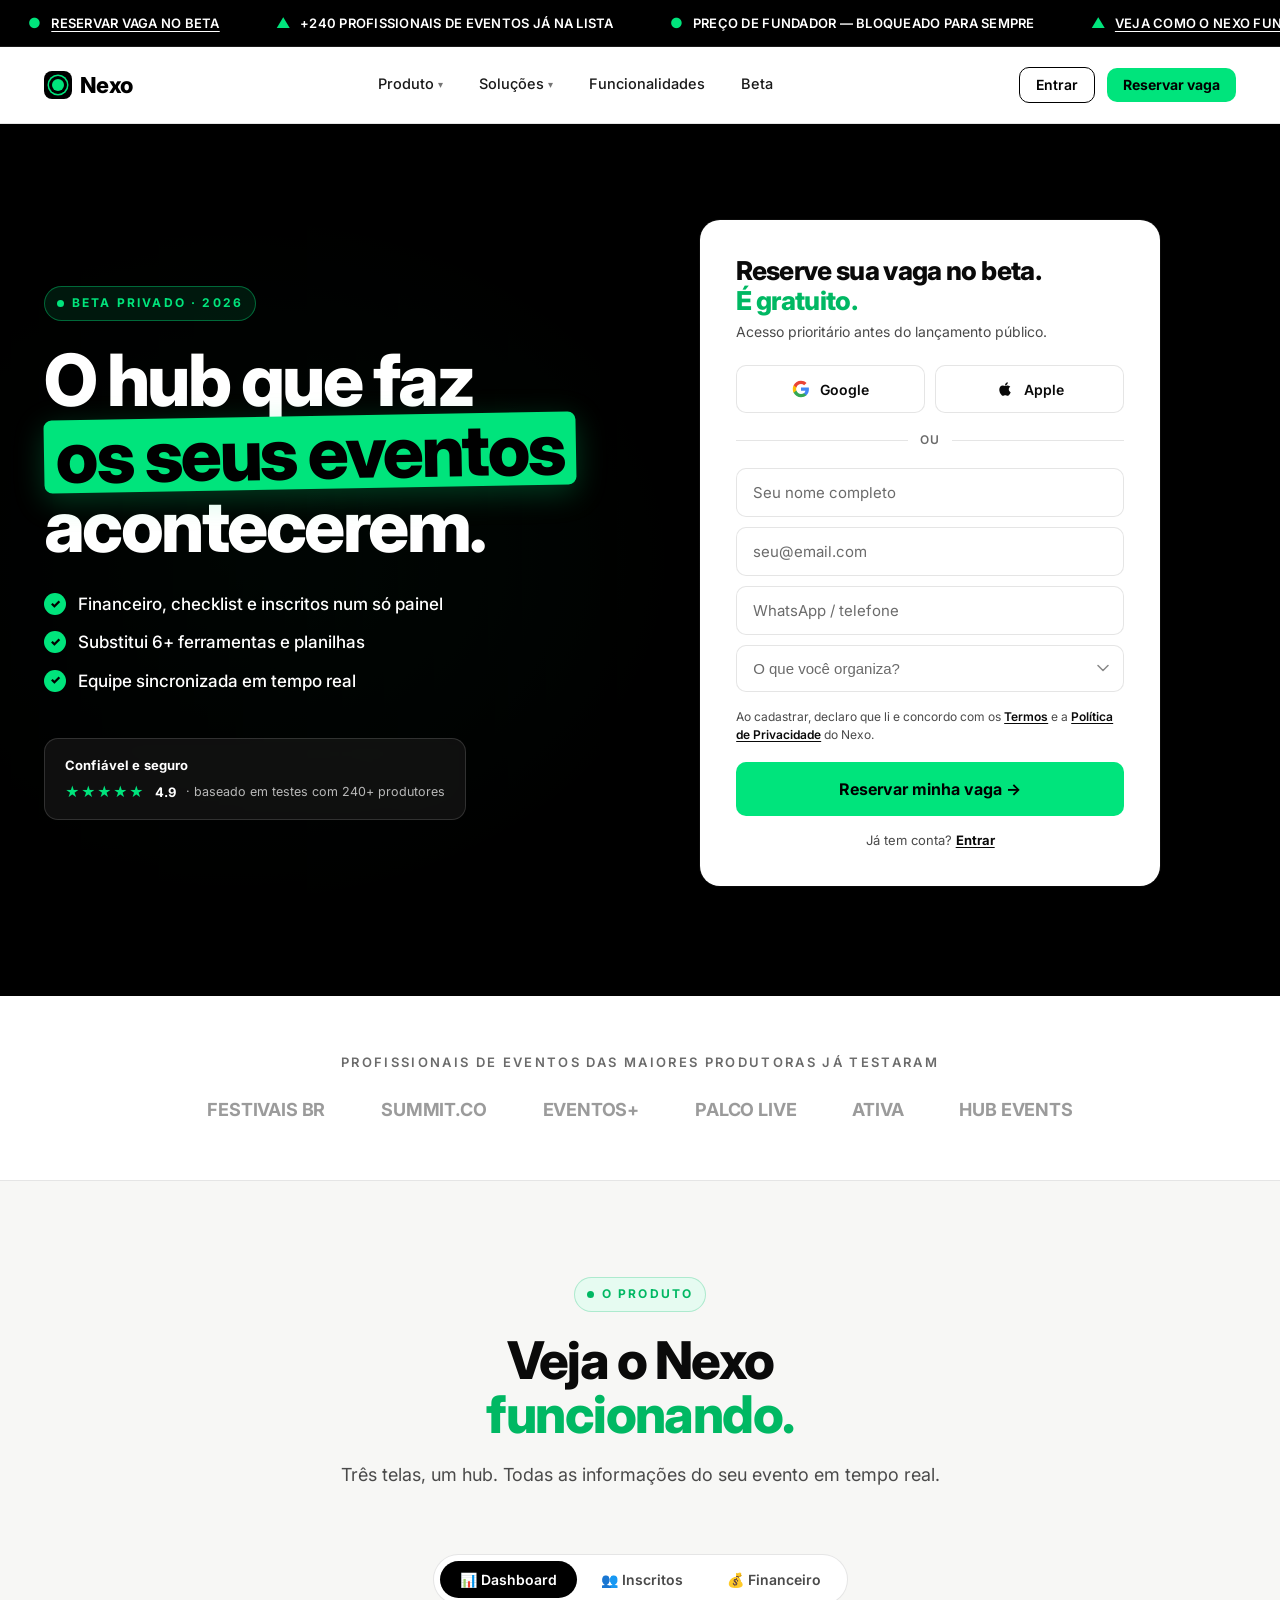
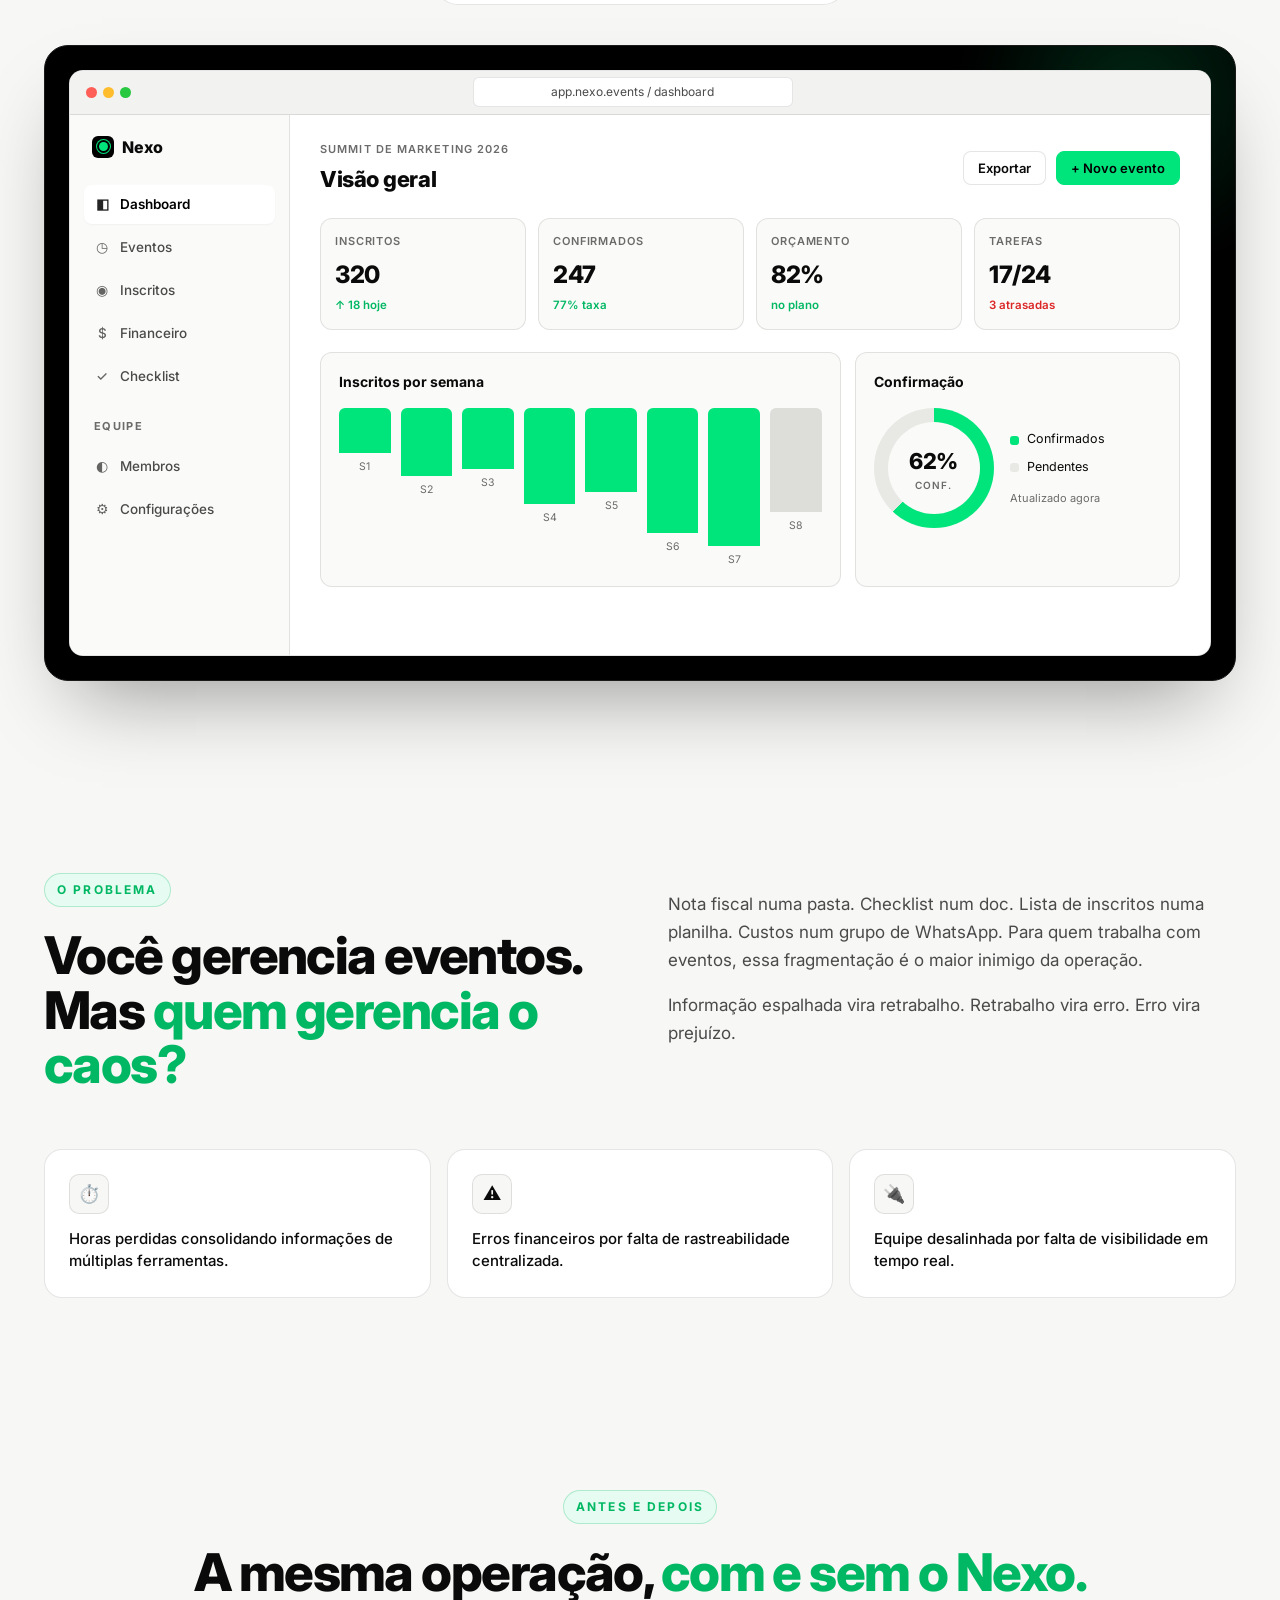
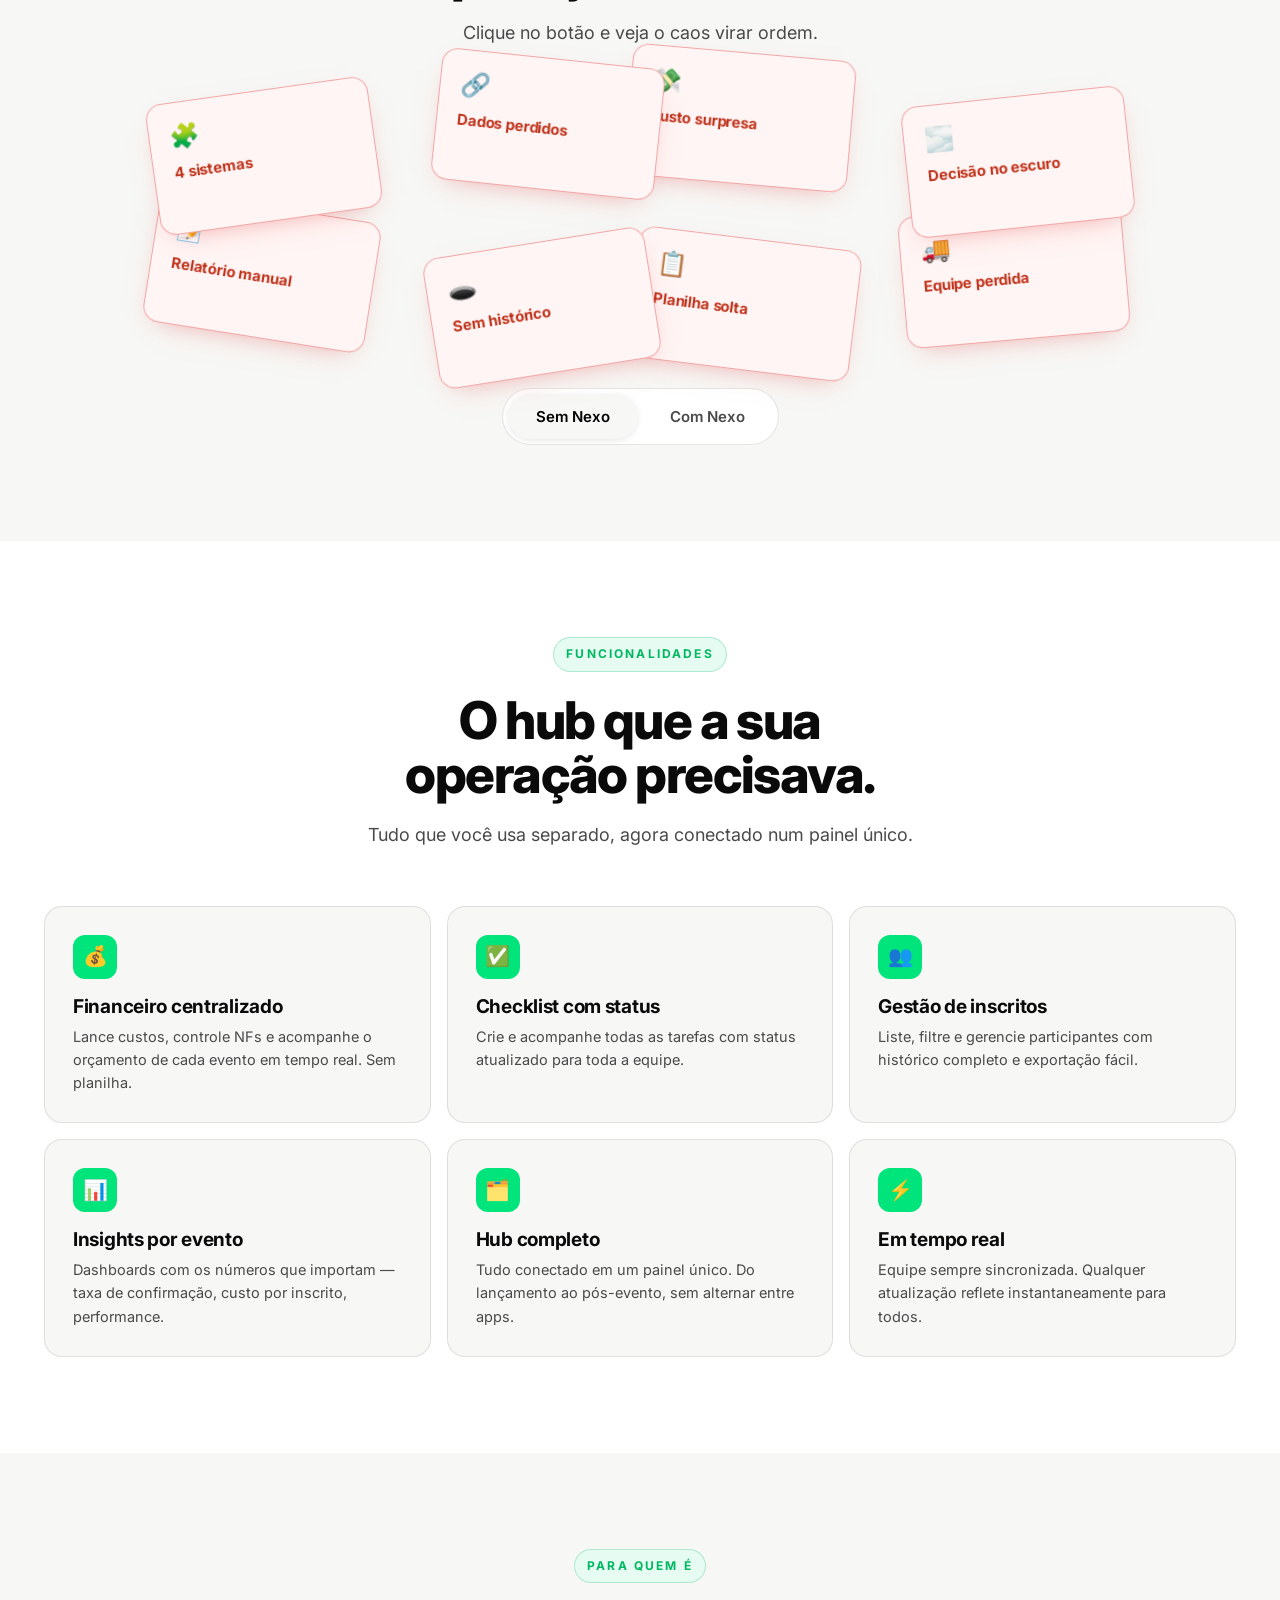
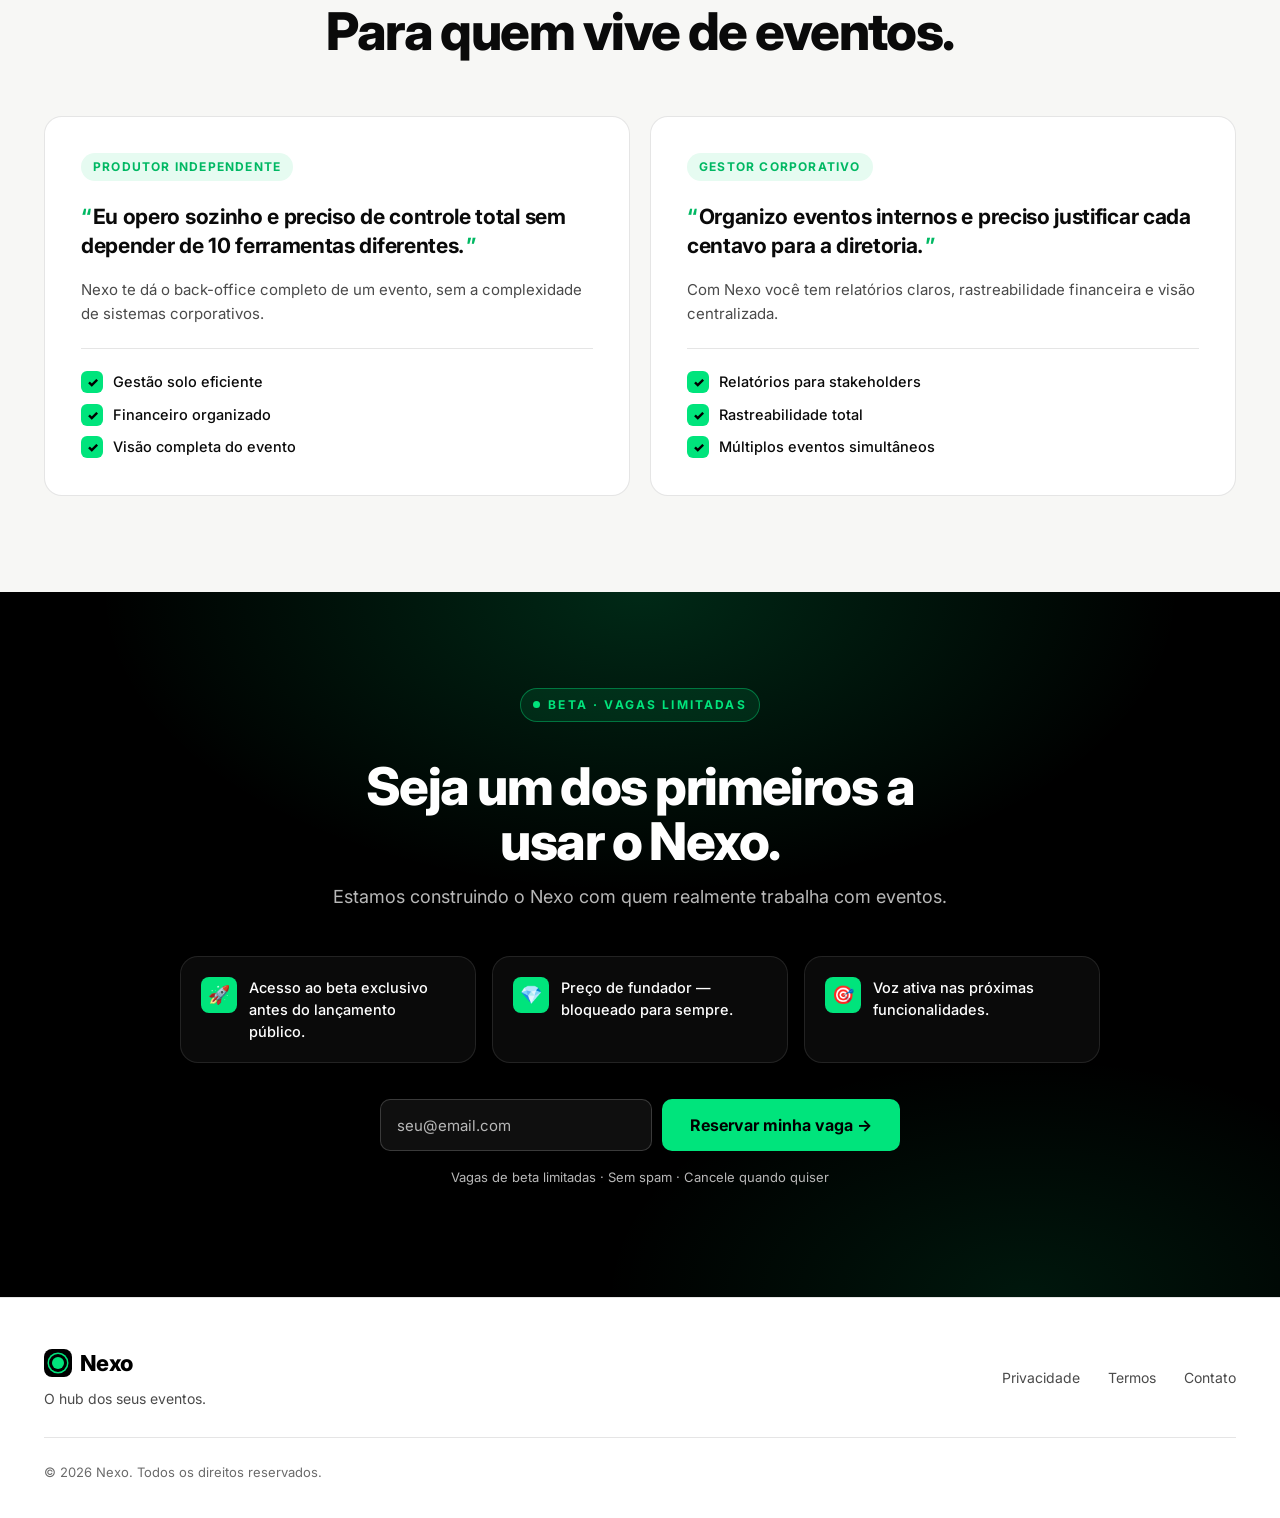
==== commit ef1a5413: "tweak: transicao da comparacao mais suave (0.9s ease-in-out + stagger) Curva ease-in-out, duracao ma" ====
--- a/index.html
+++ b/index.html
@@ -116,6 +116,15 @@
     outline: none;
     border-color: var(--black);
   }
+  /* Select estilizado igual aos inputs */
+  select.input {
+    appearance: none; -webkit-appearance: none; cursor: pointer;
+    padding-right: 40px;
+    background-image: url("data:image/svg+xml,%3Csvg xmlns='http://www.w3.org/2000/svg' width='12' height='8' viewBox='0 0 12 8' fill='none'%3E%3Cpath d='M1 1.5L6 6.5L11 1.5' stroke='%23888' stroke-width='1.5' stroke-linecap='round' stroke-linejoin='round'/%3E%3C/svg%3E");
+    background-repeat: no-repeat; background-position: right 14px center; background-size: 12px;
+  }
+  select.input:required:invalid { color: var(--dim); }
+  select.input option { color: var(--text); }
 
   /* ---------- Marquee ---------- */
   .marquee {
@@ -953,12 +962,20 @@
 
   /* SLOT = posição: transição suave entre bagunça e grade (nos dois sentidos) */
   .cube-slot {
-    transition: transform 0.6s cubic-bezier(0.22, 1, 0.36, 1);
+    transition: transform 0.9s cubic-bezier(0.65, 0, 0.35, 1);
     will-change: transform;
   }
   .compare-stage.messy .cube-slot {
     transform: translate(var(--mx, 0), var(--my, 0)) rotate(var(--mr, 0));
   }
+  /* escalonamento leve: os cards assentam em sequência (mais orgânico) */
+  .cube-slot:nth-child(2) { transition-delay: 0.03s; }
+  .cube-slot:nth-child(3) { transition-delay: 0.06s; }
+  .cube-slot:nth-child(4) { transition-delay: 0.09s; }
+  .cube-slot:nth-child(5) { transition-delay: 0.05s; }
+  .cube-slot:nth-child(6) { transition-delay: 0.08s; }
+  .cube-slot:nth-child(7) { transition-delay: 0.11s; }
+  .cube-slot:nth-child(8) { transition-delay: 0.07s; }
 
   /* CARD = visual + tremor (independente da posição) */
   .cube {
@@ -973,8 +990,8 @@
     border-radius: 16px;
     background: var(--white);
     border: 1px solid var(--line);
-    transition: border-color 0.5s ease, background 0.5s ease,
-                box-shadow 0.5s ease, color 0.5s ease;
+    transition: border-color 0.75s ease, background 0.75s ease,
+                box-shadow 0.75s ease, color 0.75s ease;
   }
   .cube-ico { font-size: 24px; line-height: 1; }
   .cube-lbl { font-weight: 700; font-size: 15px; letter-spacing: -0.01em; }
@@ -1282,7 +1299,17 @@
             <div class="field-stack">
               <input class="input" name="fullname" type="text" placeholder="Seu nome completo" required />
               <input class="input" name="email" type="email" placeholder="seu@email.com" required />
-              <input class="input" name="organiza" type="text" placeholder="O que você organiza? (Ex: festivais, summit)" />
+              <input class="input" name="phone" type="tel" placeholder="WhatsApp / telefone" autocomplete="tel" />
+              <select class="input" name="organiza" required>
+                <option value="" disabled selected hidden>O que você organiza?</option>
+                <option>Eventos corporativos / summits</option>
+                <option>Festivais e shows</option>
+                <option>Congressos e feiras</option>
+                <option>Casamentos e eventos sociais</option>
+                <option>Eventos esportivos</option>
+                <option>Produtora (vários tipos)</option>
+                <option>Outros</option>
+              </select>
             </div>
 
             <div class="terms">
@@ -1938,13 +1965,15 @@
     const val = (sel) => (form.querySelector(sel)?.value || '').trim();
     const email = val('input[type=email], input[name=email]');
     const fullname = val('input[name=fullname]');
-    const organiza = val('input[name=organiza]');
+    const phone = val('input[name=phone]');
+    const organiza = val('[name=organiza]');
     const [firstname, ...rest] = fullname.split(' ');
     const lastname = rest.join(' ');
 
     const fields = [{ name: 'email', value: email }];
     if (firstname) fields.push({ name: 'firstname', value: firstname });
     if (lastname)  fields.push({ name: 'lastname',  value: lastname });
+    if (phone)     fields.push({ name: 'phone', value: phone });
     if (organiza)  fields.push({ name: 'o_que_organiza', value: organiza }); // propriedade custom no HubSpot
 
     const res = await fetch(
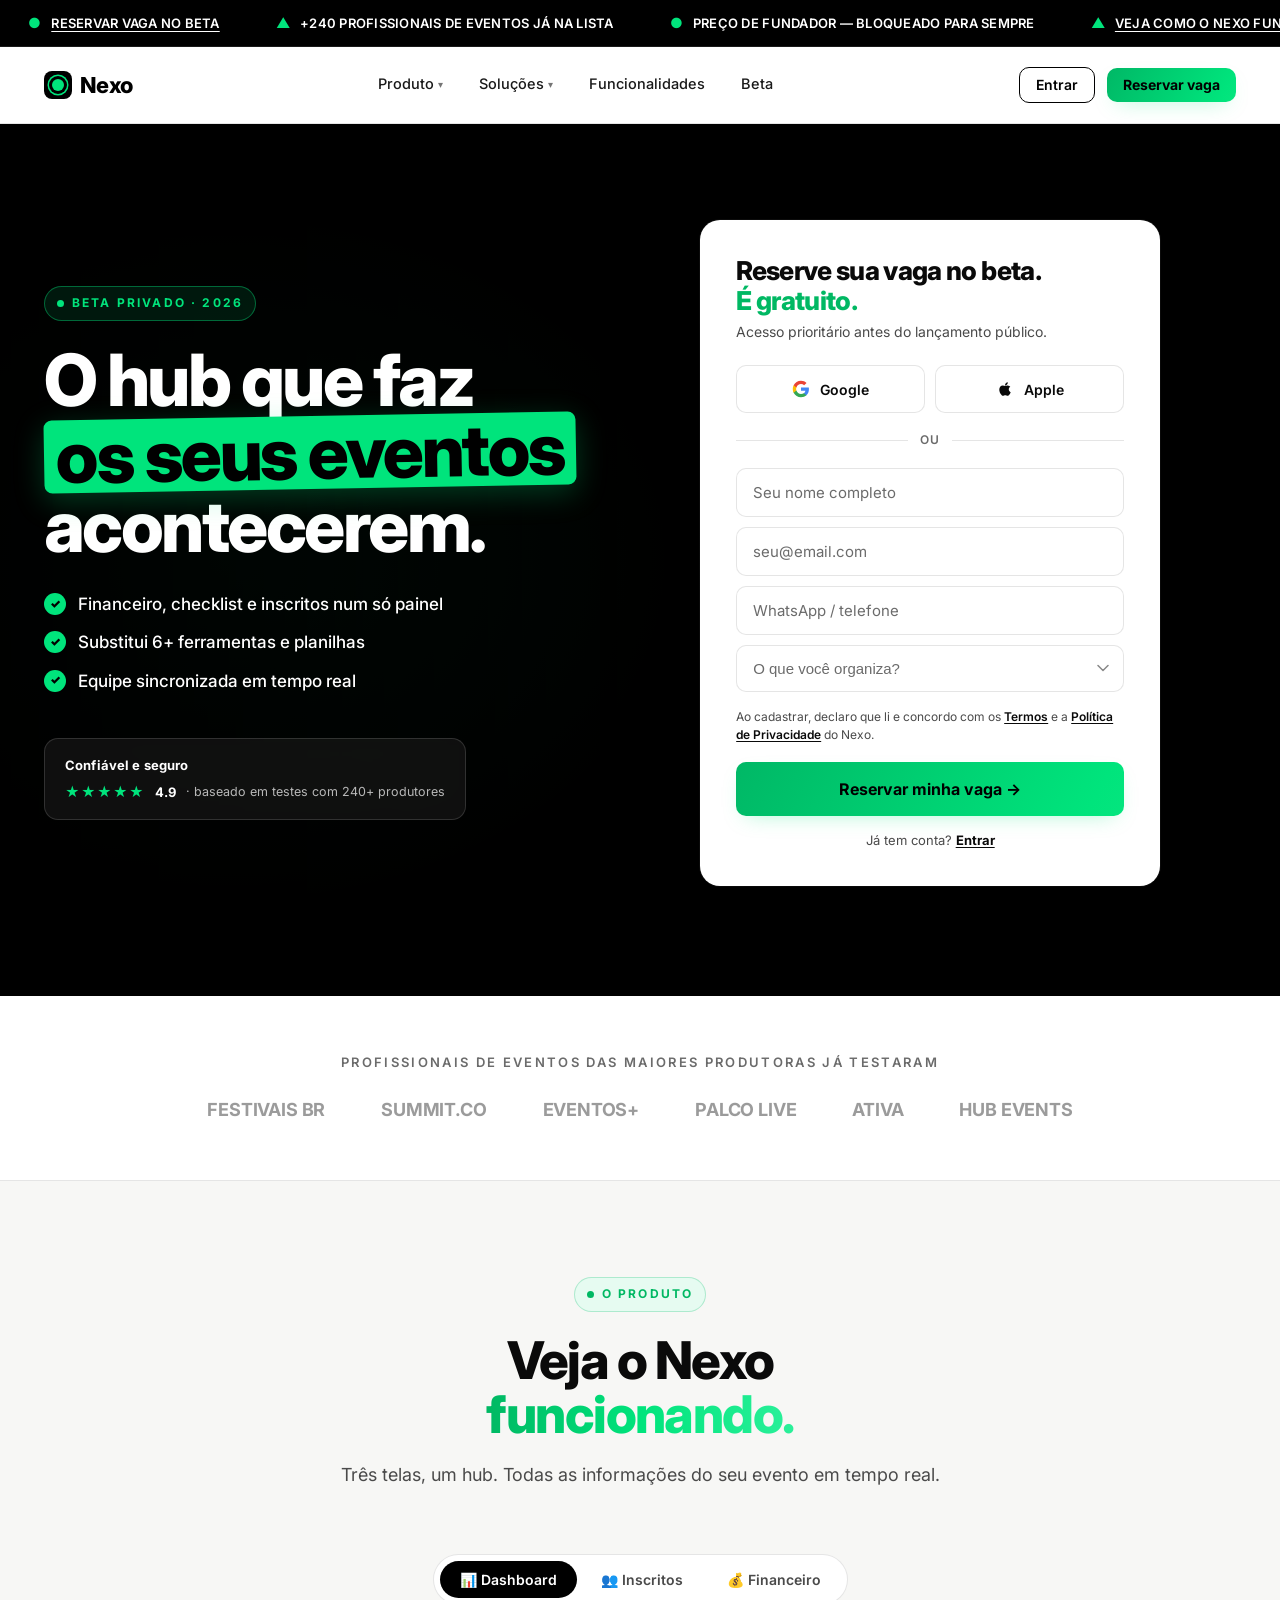
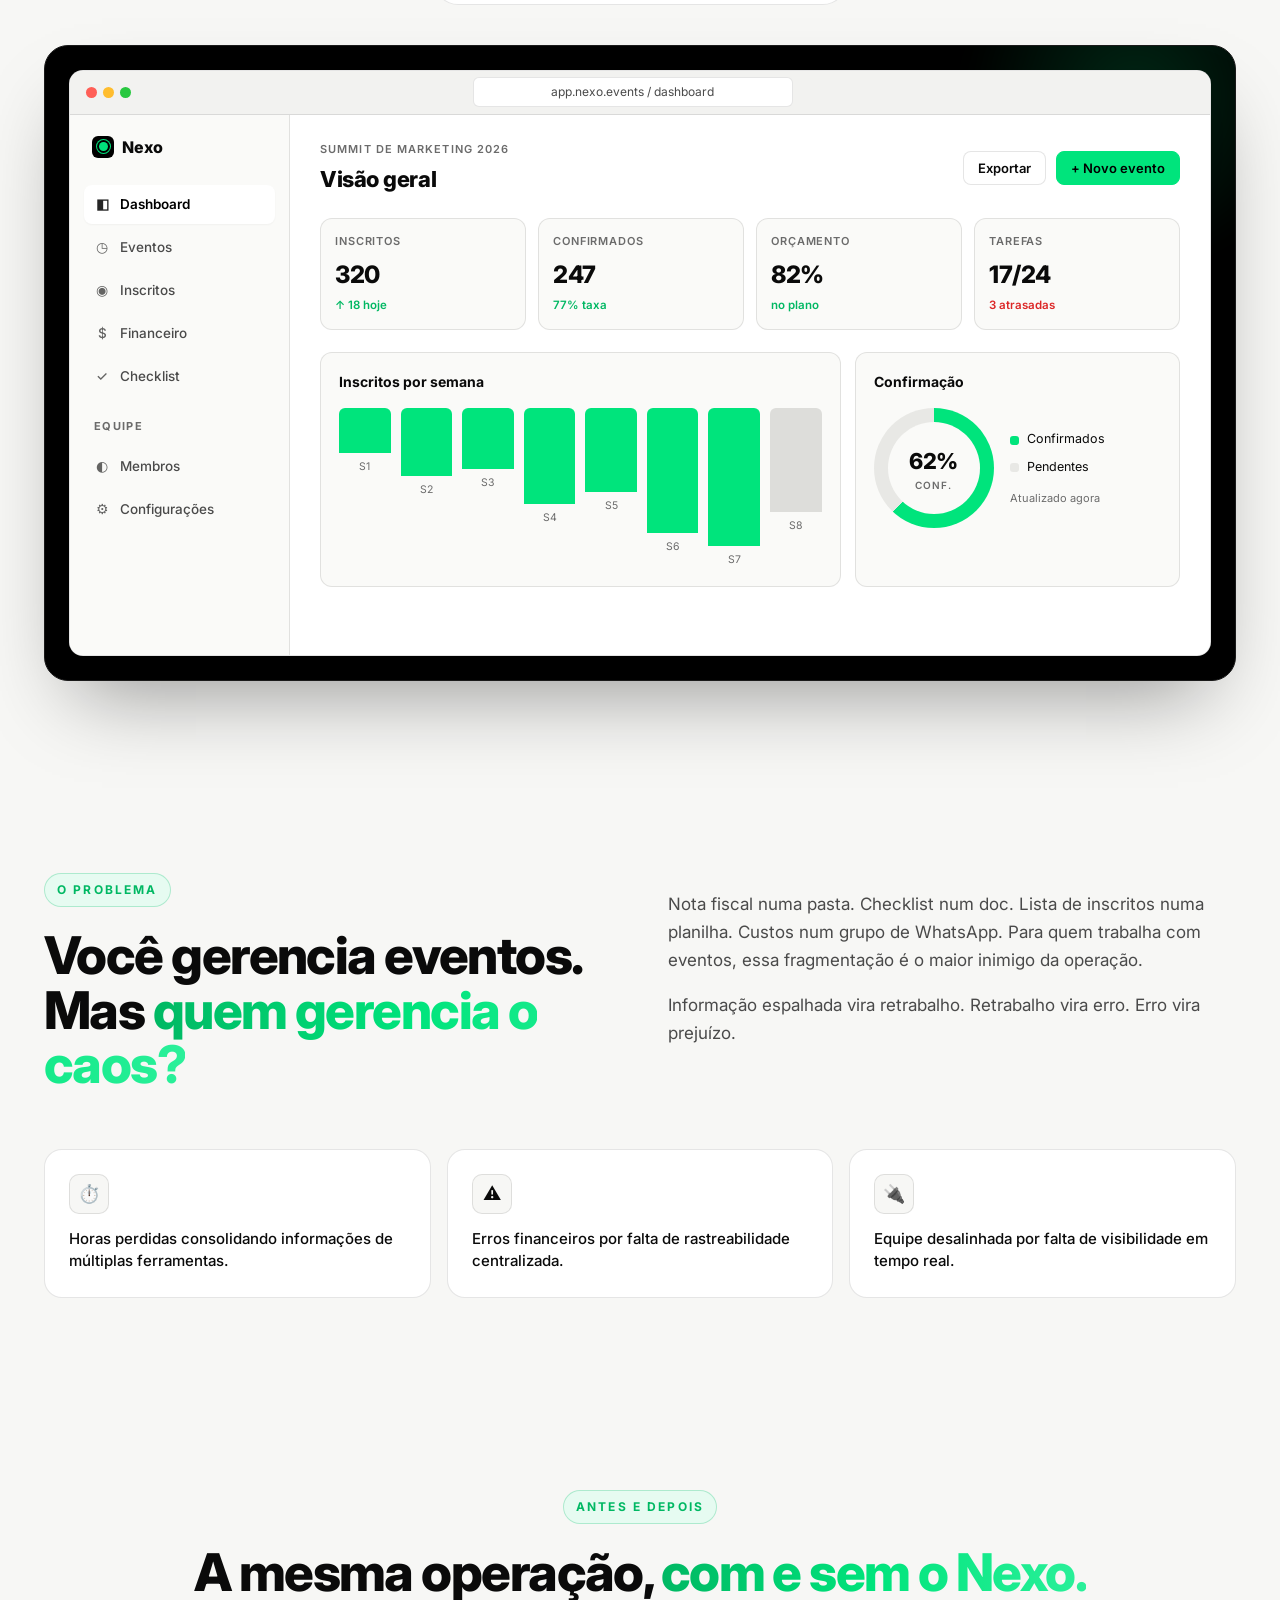
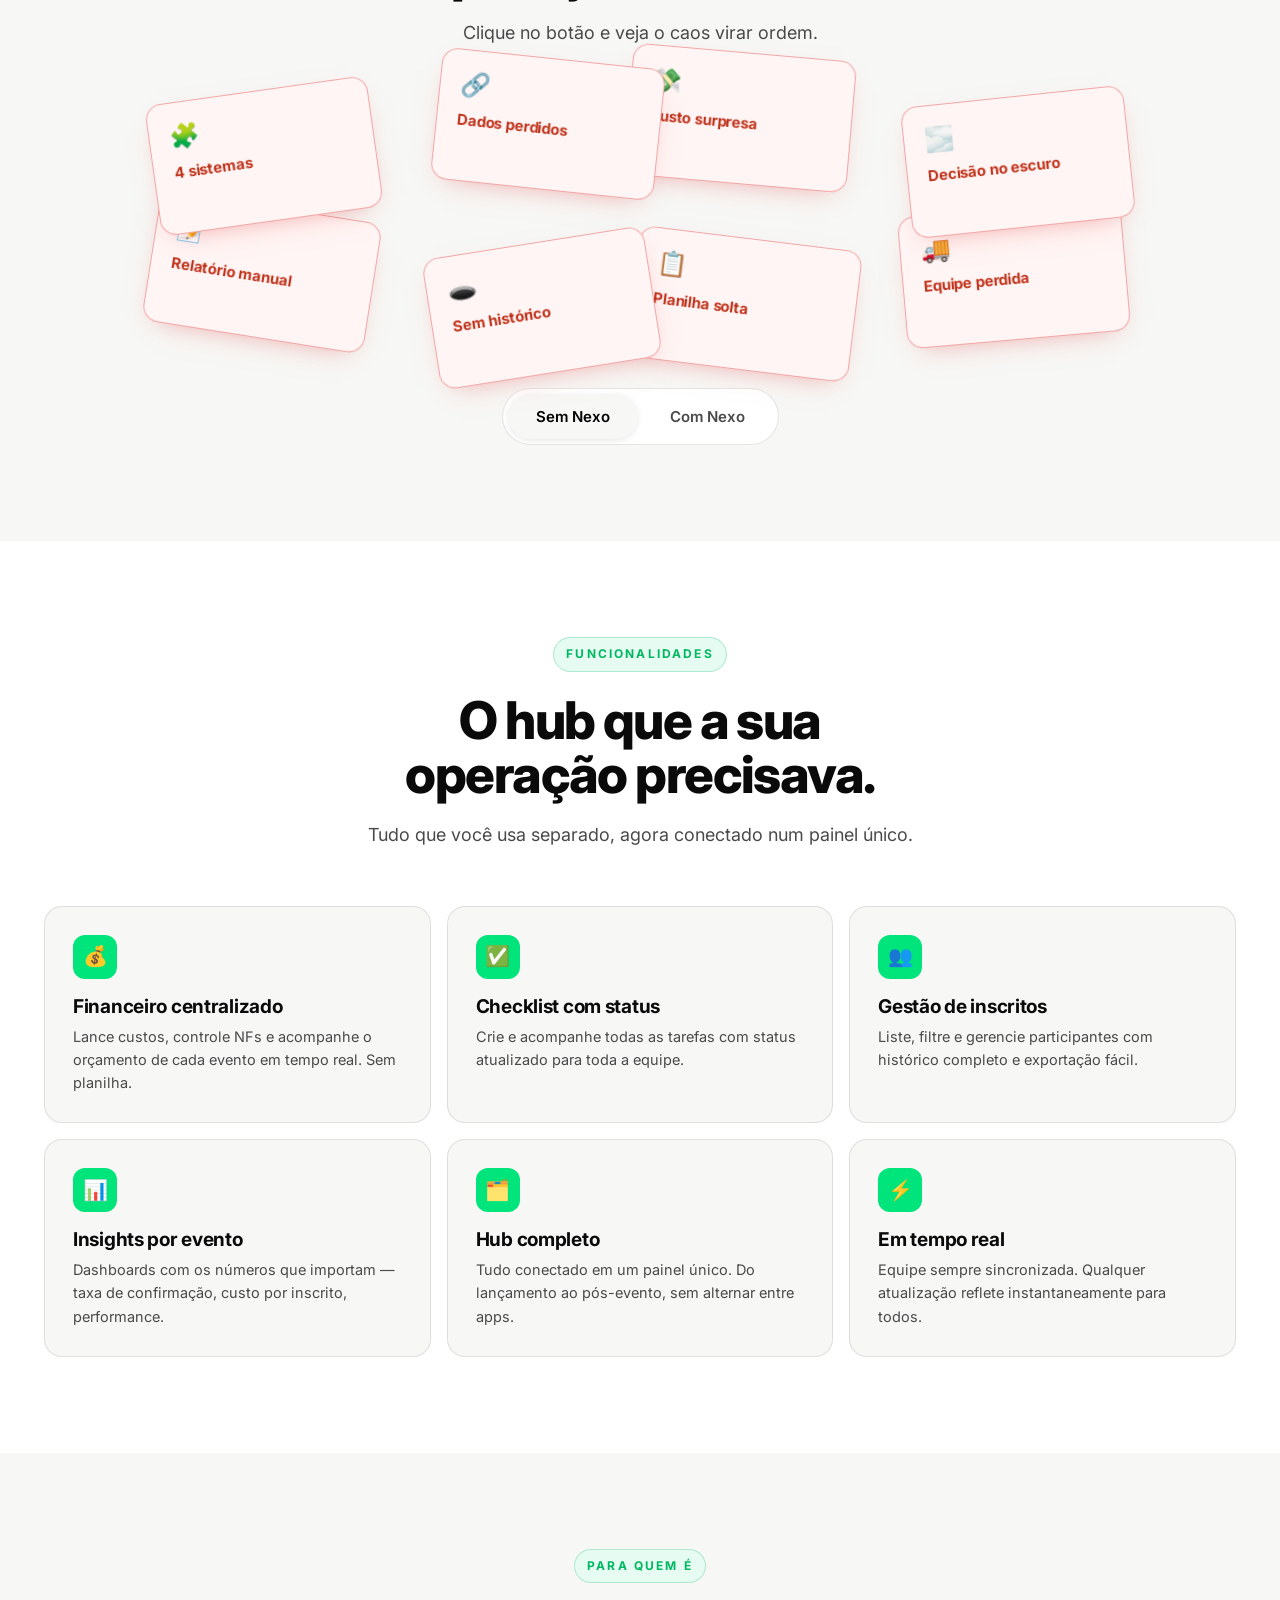
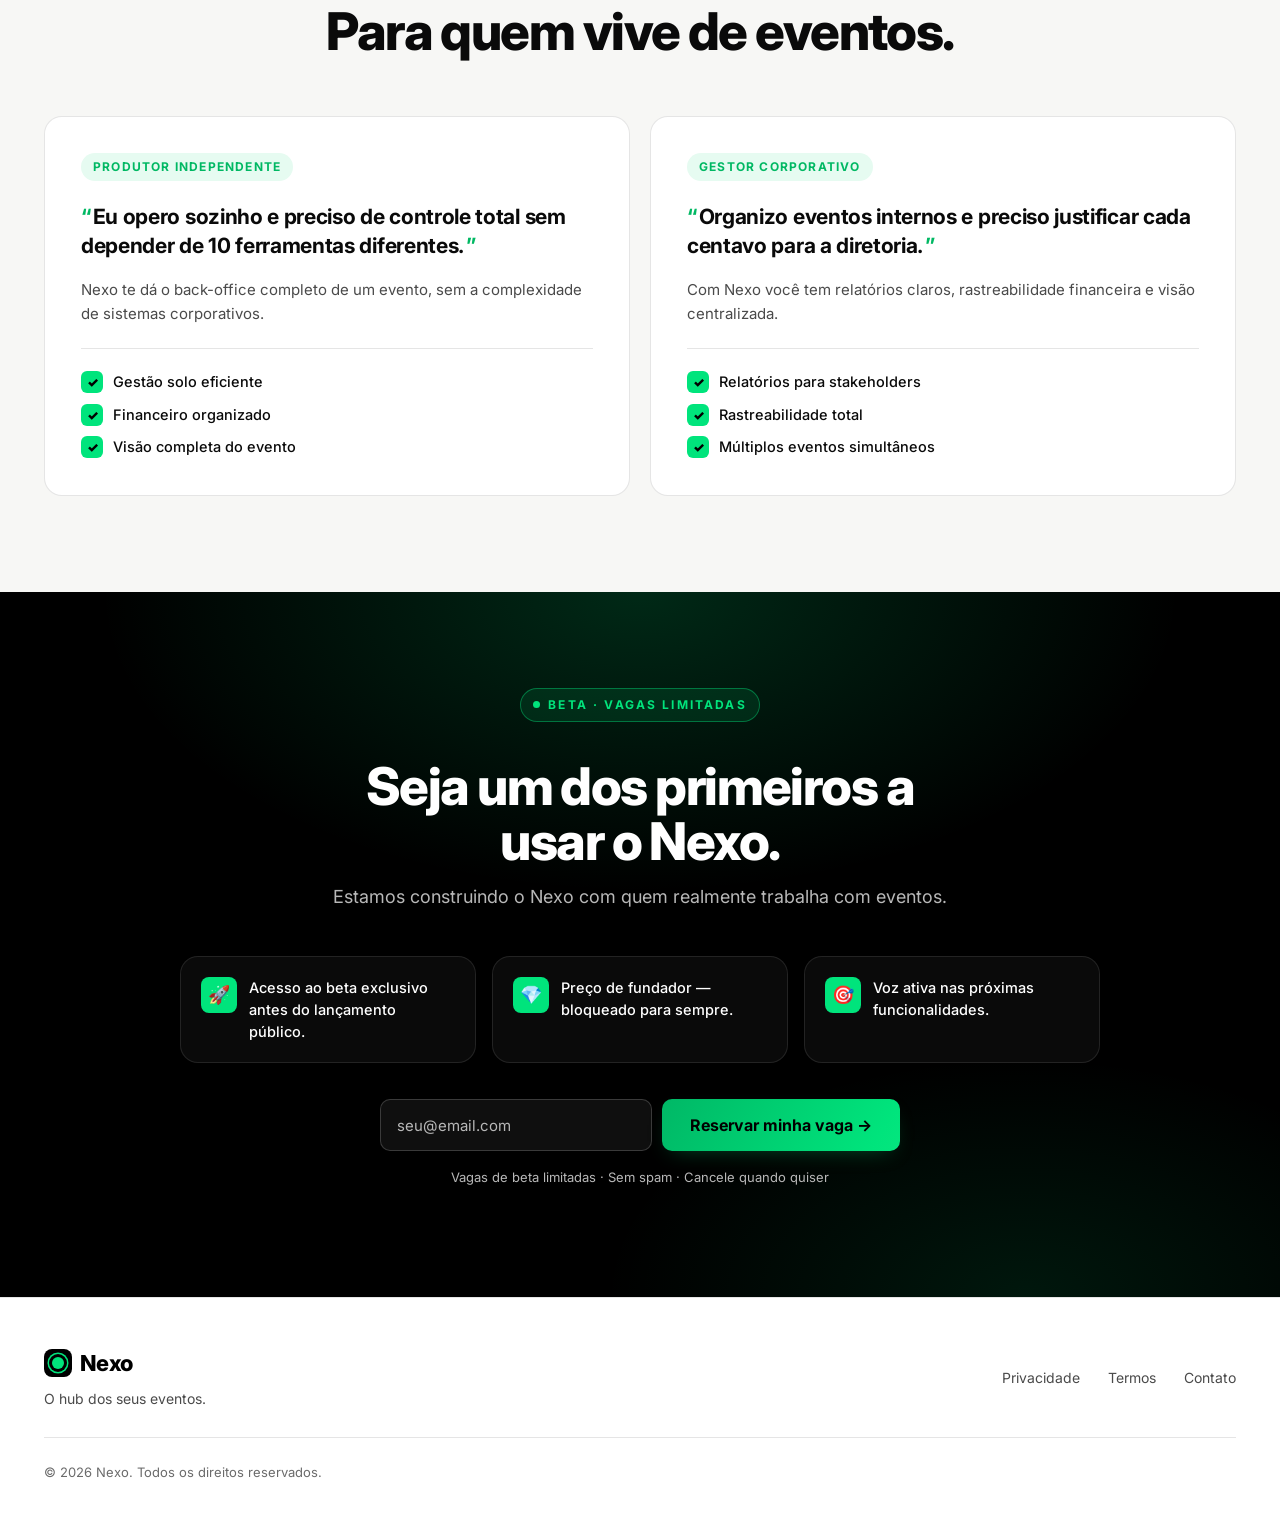
==== commit c805f086: "feat: degrade nos botoes + animacoes de gradiente na LP - Token --grad-btn/--grad-text reutilizavel " ====
--- a/index.html
+++ b/index.html
@@ -21,6 +21,9 @@
     --green-deep: #00B863;  /* hover/darker */
     --green-soft: #E6FBF1;  /* tinted bg */
     --green-glow: rgba(0,228,124,0.35);
+    /* gradientes da marca */
+    --grad-btn: linear-gradient(120deg, #00b866 0%, #00e47c 52%, #25ef8e 100%);
+    --grad-text: linear-gradient(90deg, #00b863, #00e47c, #2bf09a, #00e47c, #00b863);
 
     --text: #0A0A0A;
     --text-inv: #FFFFFF;
@@ -77,13 +80,18 @@
     line-height: 1;
   }
   .btn-primary {
-    background: var(--green);
+    background: var(--grad-btn);
+    background-size: 180% 100%;
+    background-position: 0% 50%;
     color: var(--black);
     font-weight: 700;
+    box-shadow: 0 8px 22px -10px var(--green-glow);
+    transition: background-position 0.55s ease, transform 0.18s ease, box-shadow 0.25s ease;
   }
   .btn-primary:hover {
-    background: var(--green-deep);
-    transform: translateY(-1px);
+    background-position: 100% 50%;
+    transform: translateY(-2px);
+    box-shadow: 0 14px 30px -10px var(--green-glow);
   }
   .btn-outline {
     background: transparent;
@@ -272,7 +280,22 @@
     max-width: 60ch;
     line-height: 1.6;
   }
-  .grad-green { color: var(--green-deep); }
+  .grad-green {
+    background: var(--grad-text);
+    background-size: 200% 100%;
+    -webkit-background-clip: text;
+    background-clip: text;
+    -webkit-text-fill-color: transparent;
+    color: transparent;
+    animation: gradFlow 6s ease-in-out infinite;
+  }
+  @keyframes gradFlow {
+    0%, 100% { background-position: 0% 50%; }
+    50% { background-position: 100% 50%; }
+  }
+  @media (prefers-reduced-motion: reduce) {
+    .grad-green, .waitlist::before, .btn-primary { animation: none; }
+  }
 
   /* ---------- Reveal ---------- */
   .reveal {
@@ -949,7 +972,7 @@
   }
   .ct-btn:hover { color: var(--black); }
   .ct-btn.active { color: var(--black); background: var(--off-white); box-shadow: 0 2px 8px -3px rgba(0,0,0,0.18); }
-  .ct-btn[data-state="on"].active { color: #00310f; background: var(--green); box-shadow: 0 4px 14px -4px var(--green-glow); }
+  .ct-btn[data-state="on"].active { color: #00310f; background: var(--grad-btn); box-shadow: 0 4px 14px -4px var(--green-glow); }
 
   .compare-stage {
     display: grid;
@@ -1133,6 +1156,11 @@
       radial-gradient(900px 500px at 50% 0%, rgba(0,228,124,0.18), transparent 60%),
       radial-gradient(700px 400px at 80% 100%, rgba(0,228,124,0.10), transparent 60%);
     pointer-events: none;
+    animation: auraBreathe 9s ease-in-out infinite;
+  }
+  @keyframes auraBreathe {
+    0%, 100% { opacity: 0.8; transform: scale(1); }
+    50% { opacity: 1; transform: scale(1.08); }
   }
   .waitlist-inner {
     position: relative;
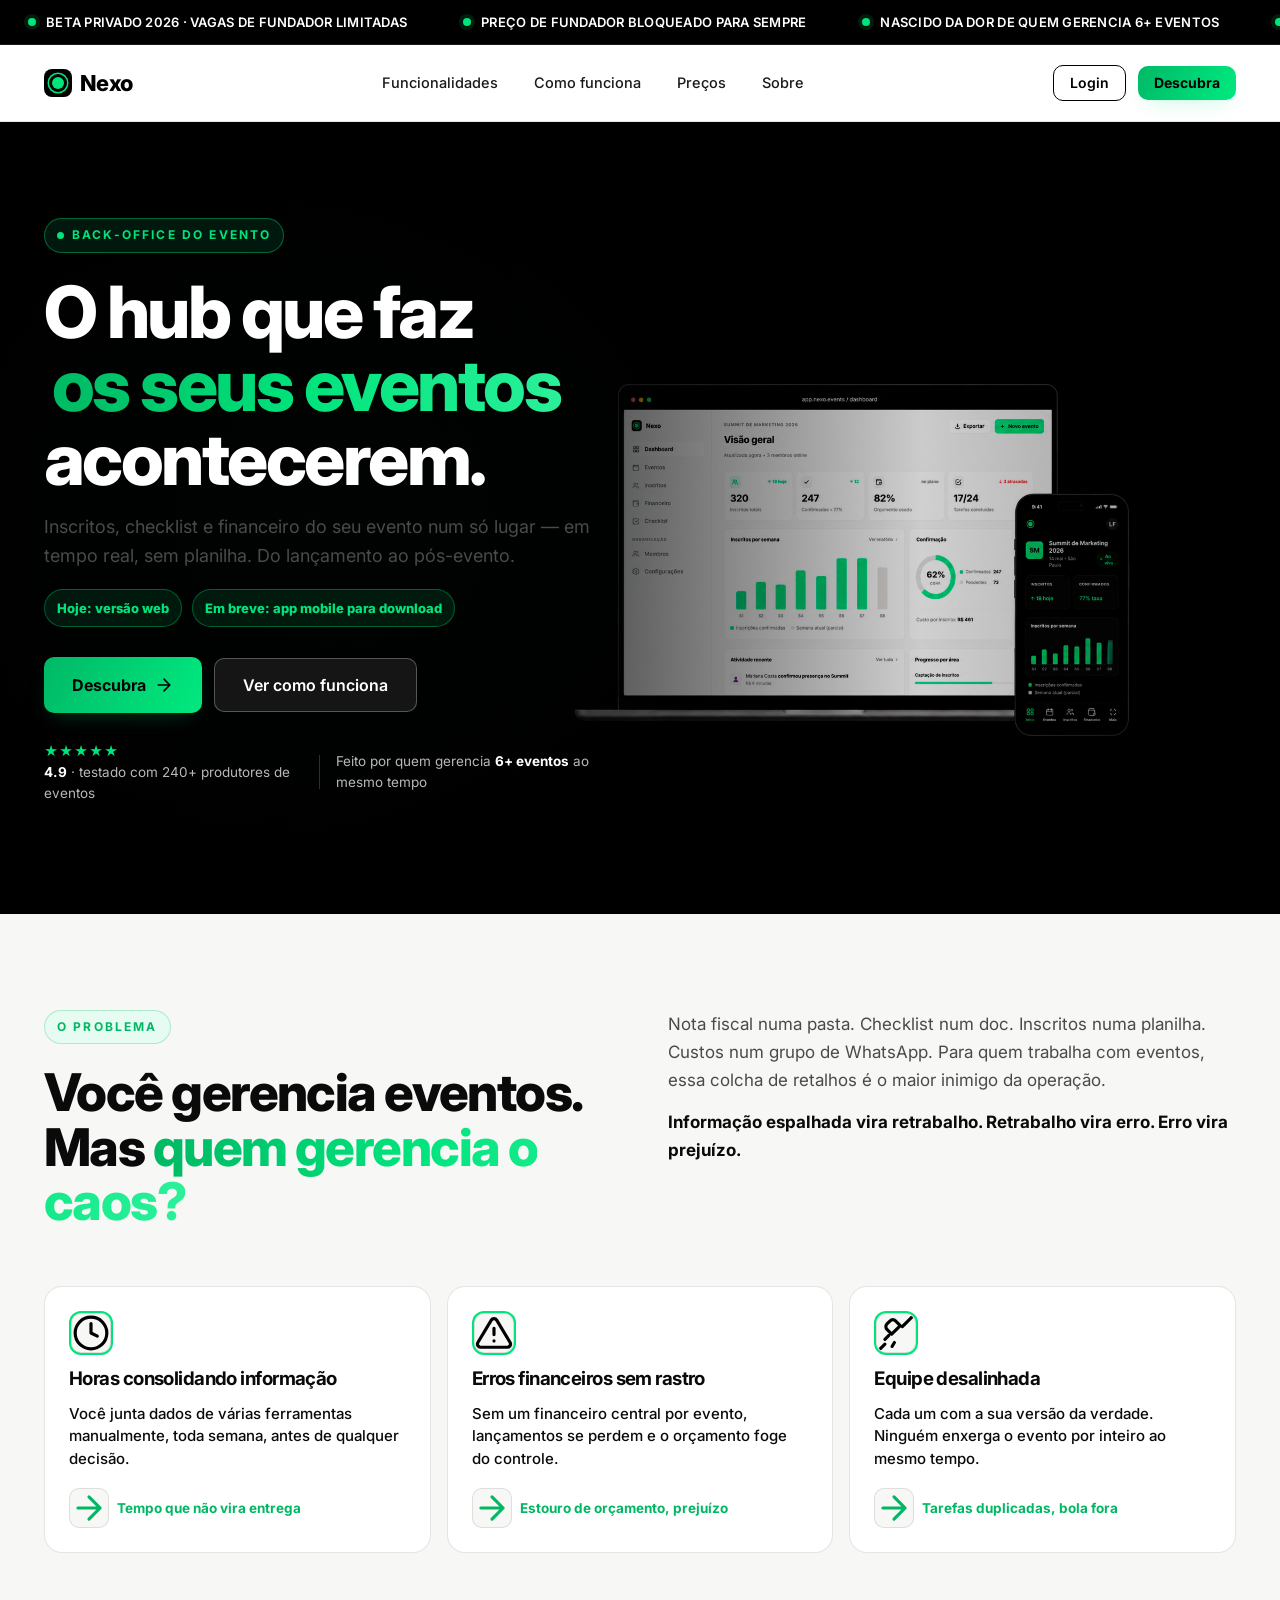
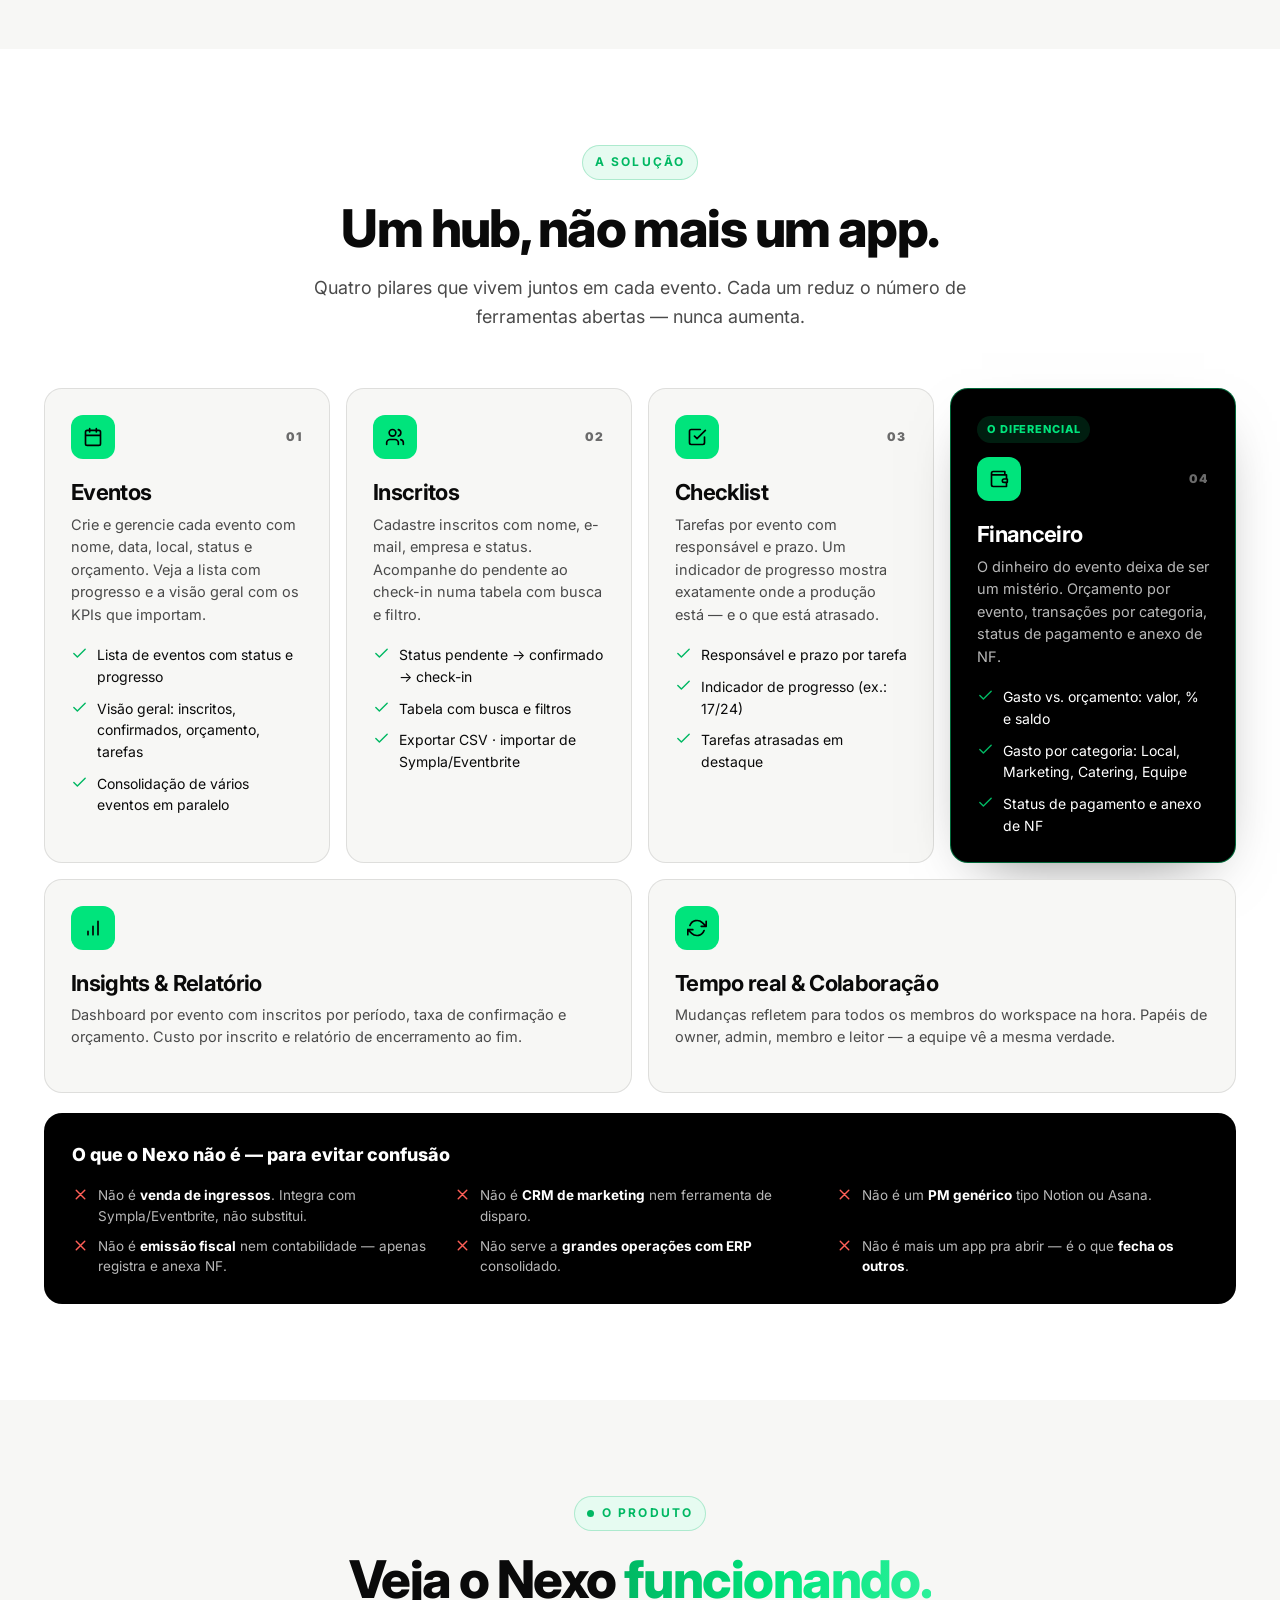
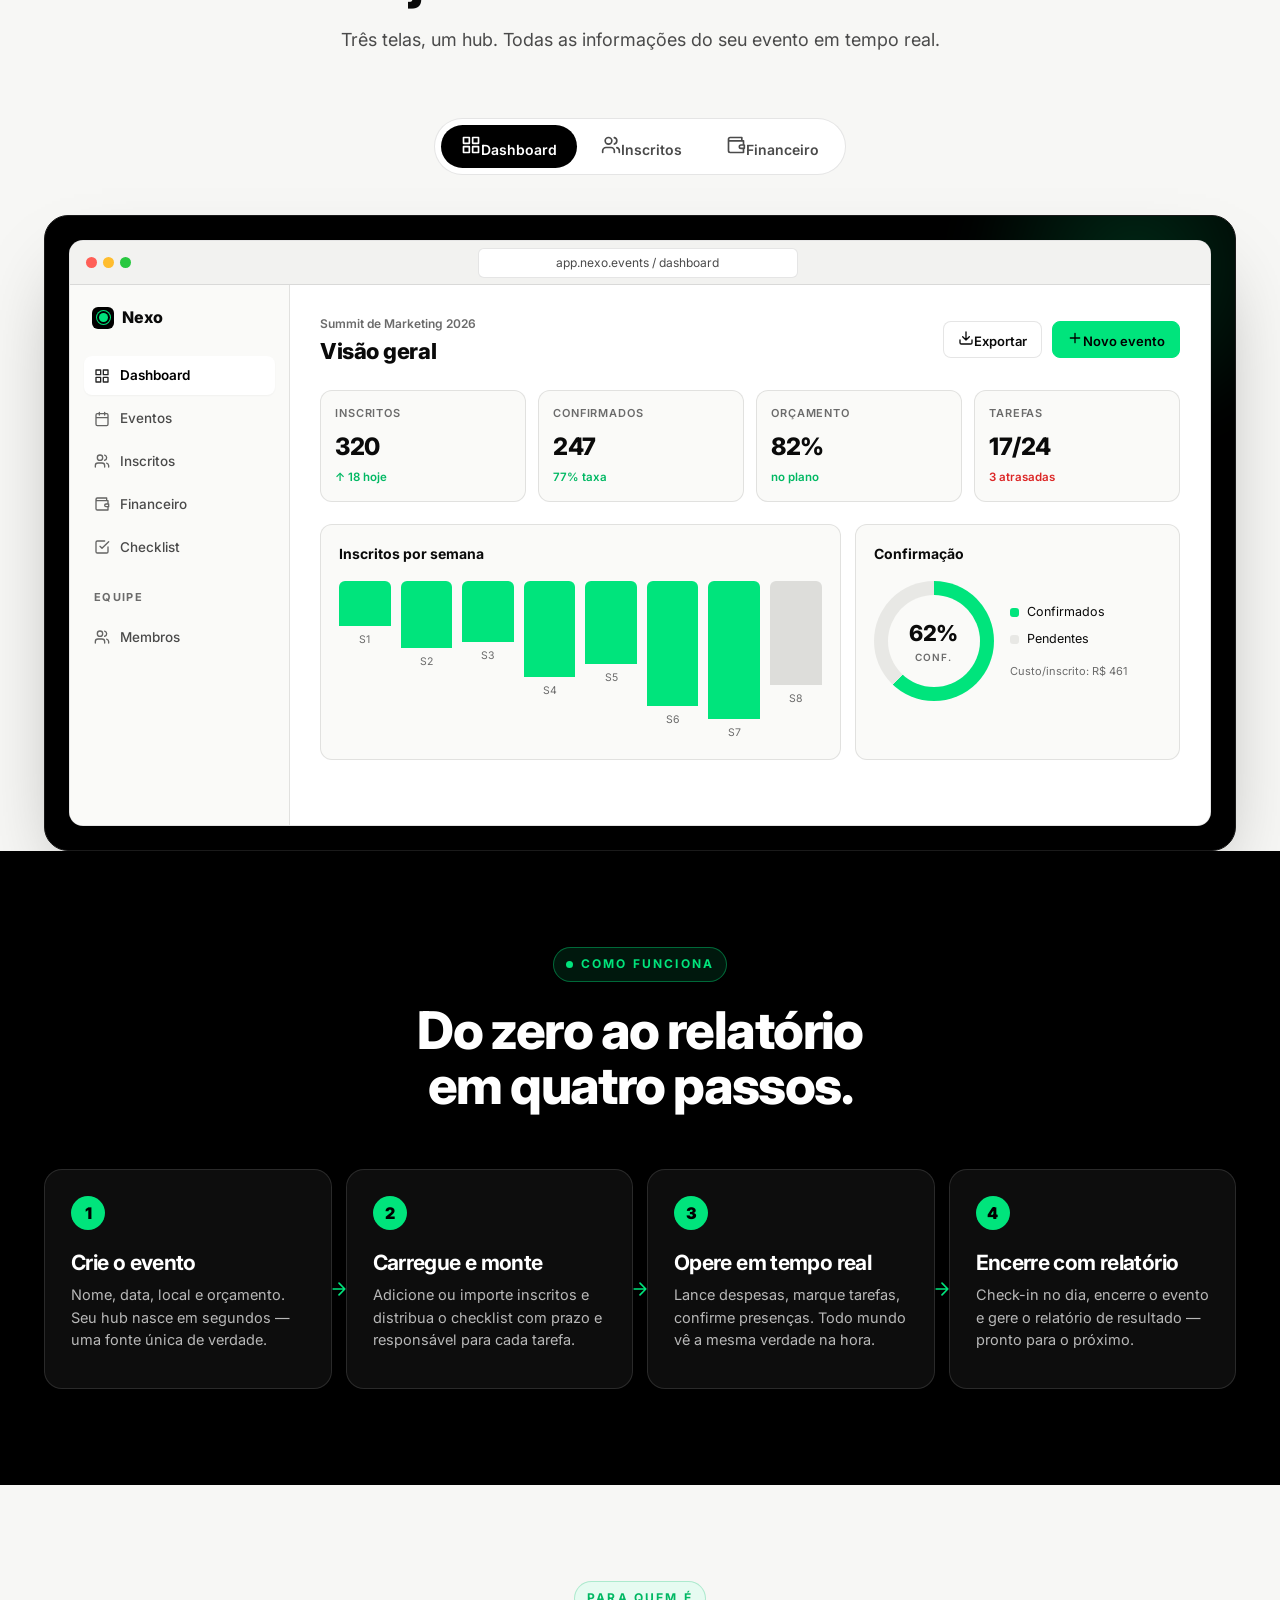
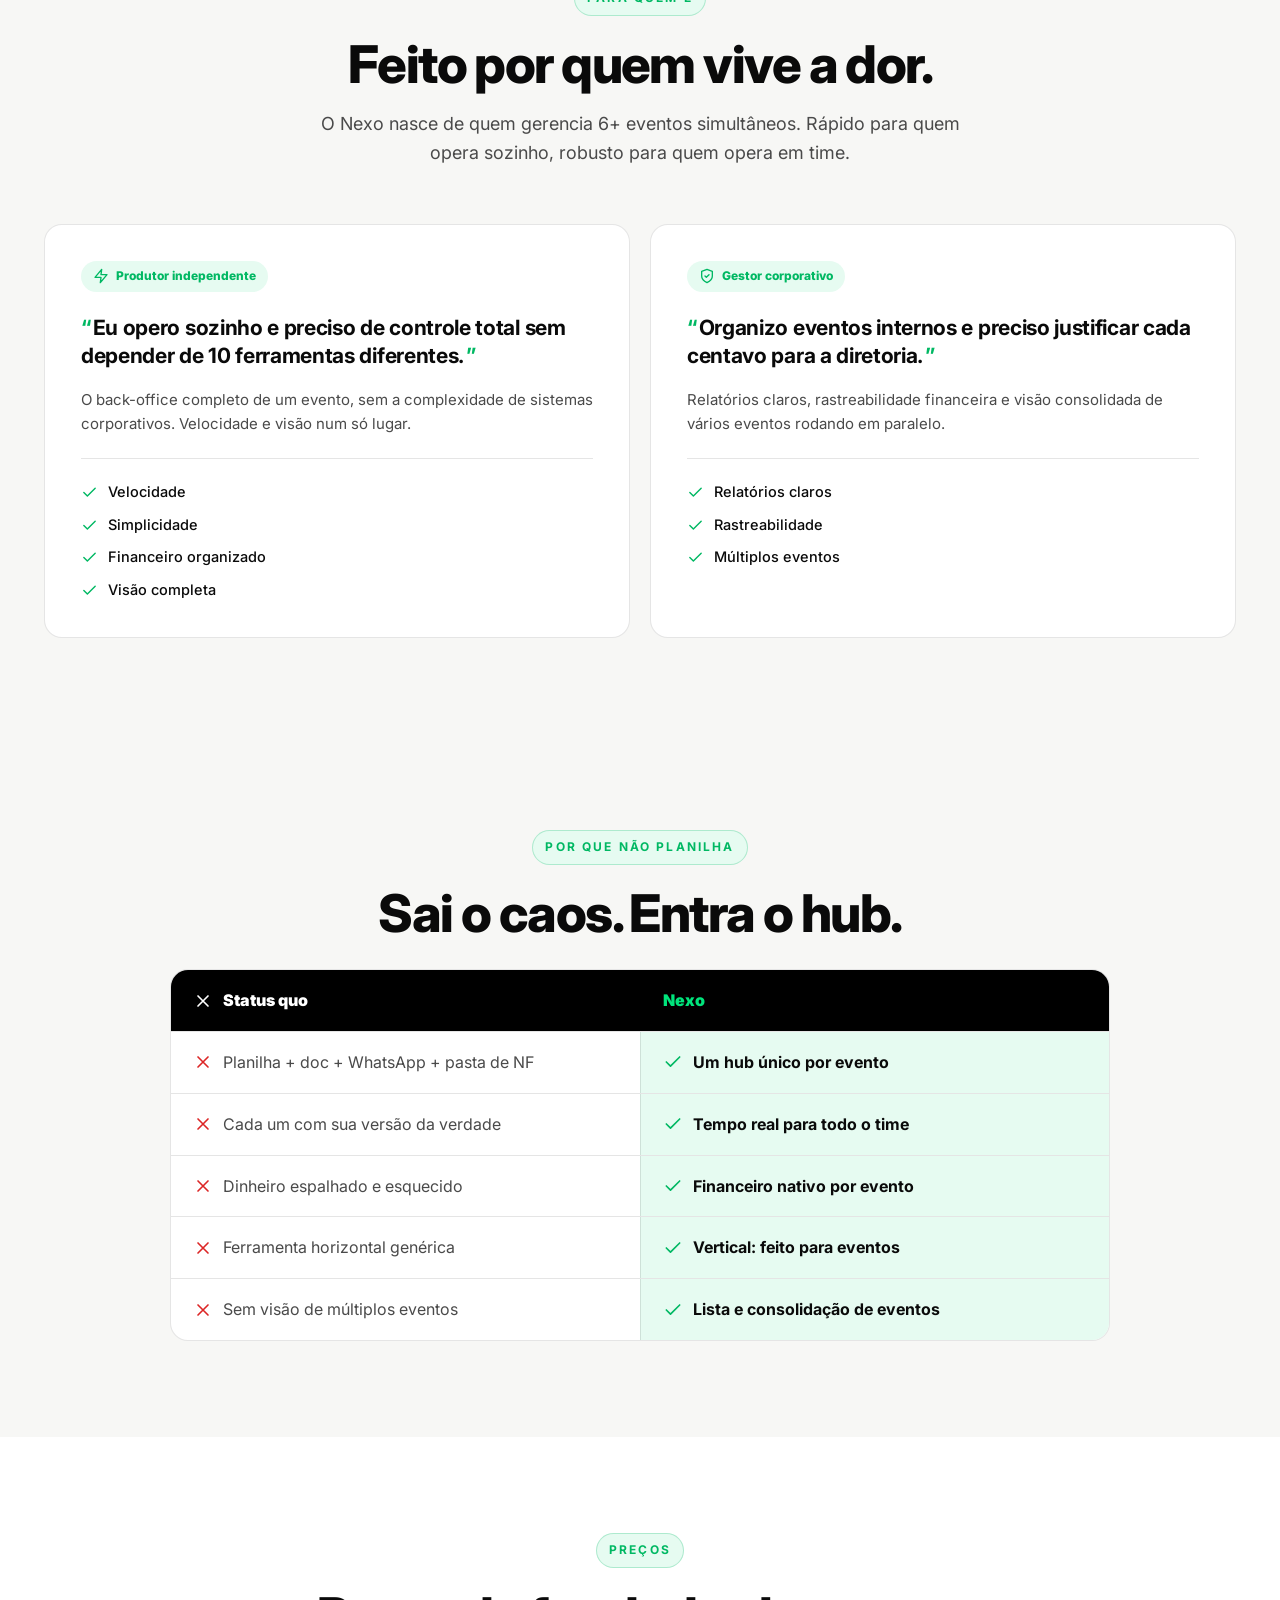
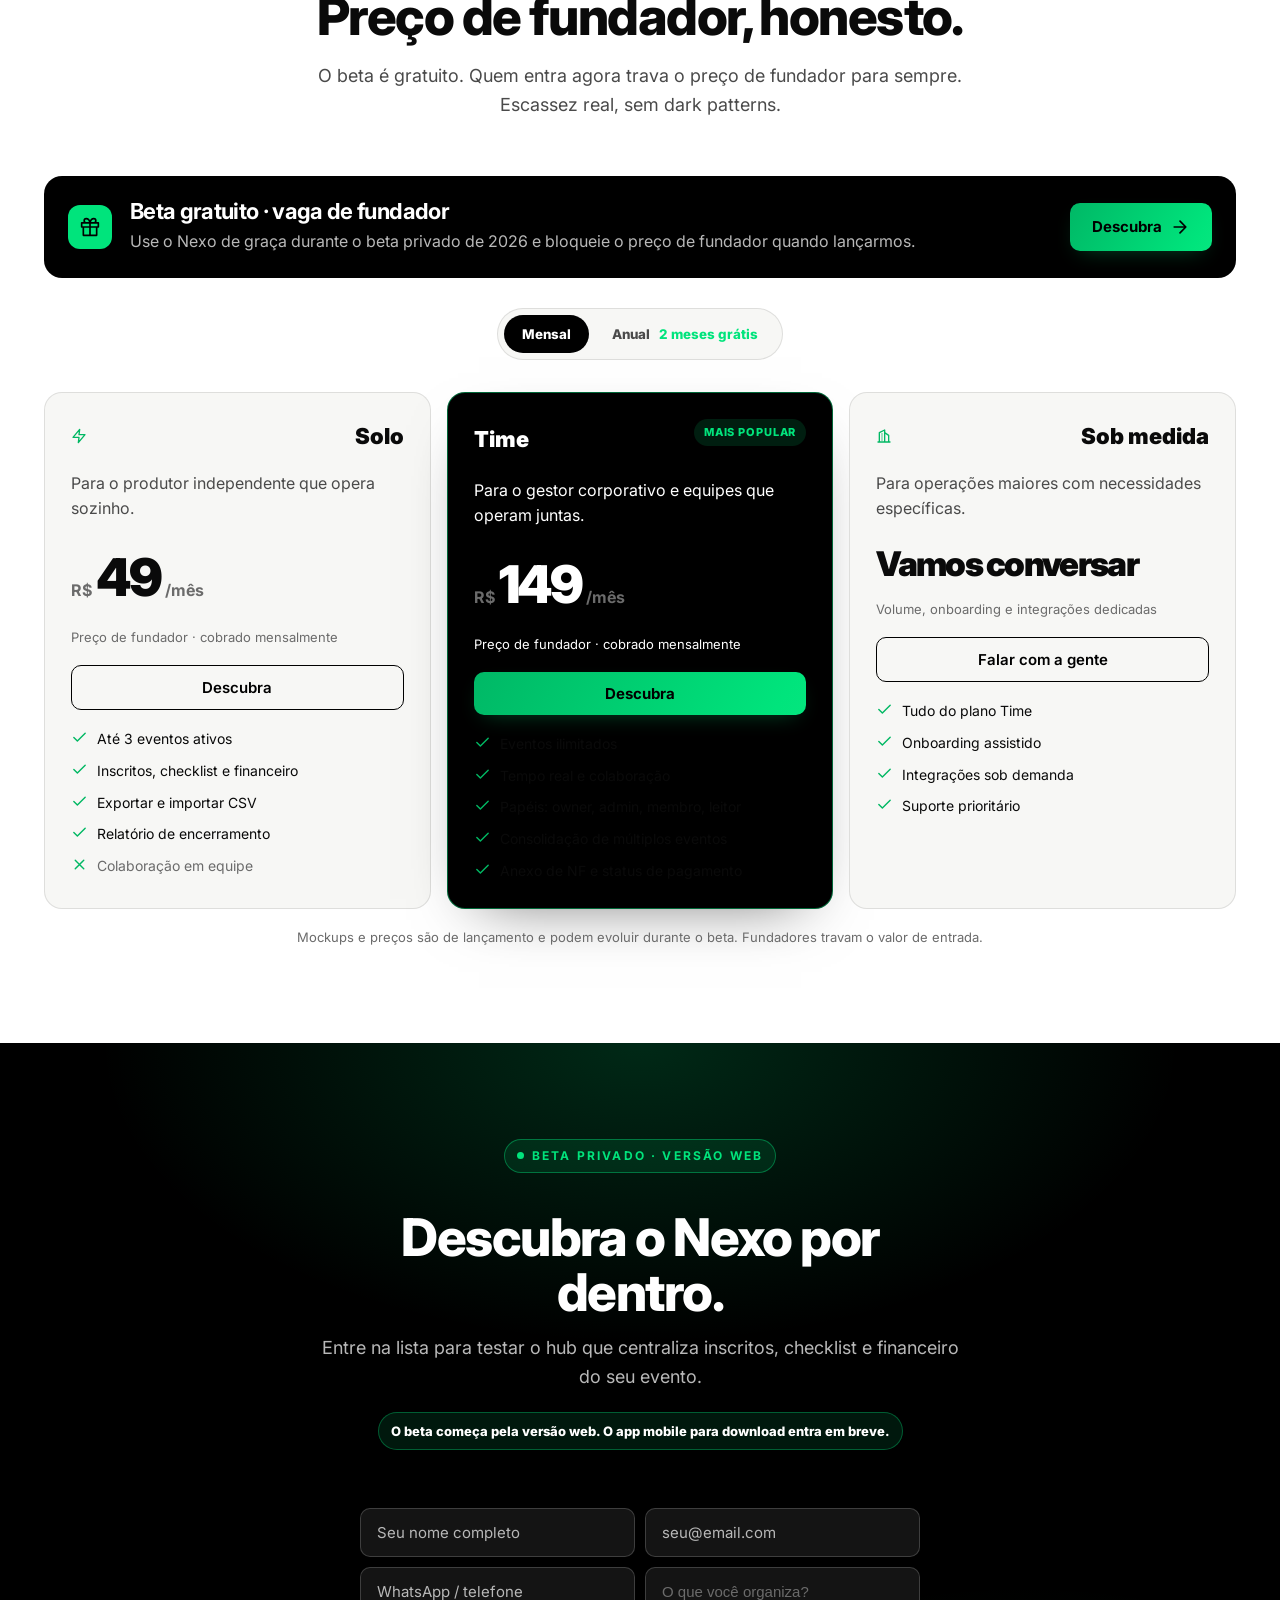
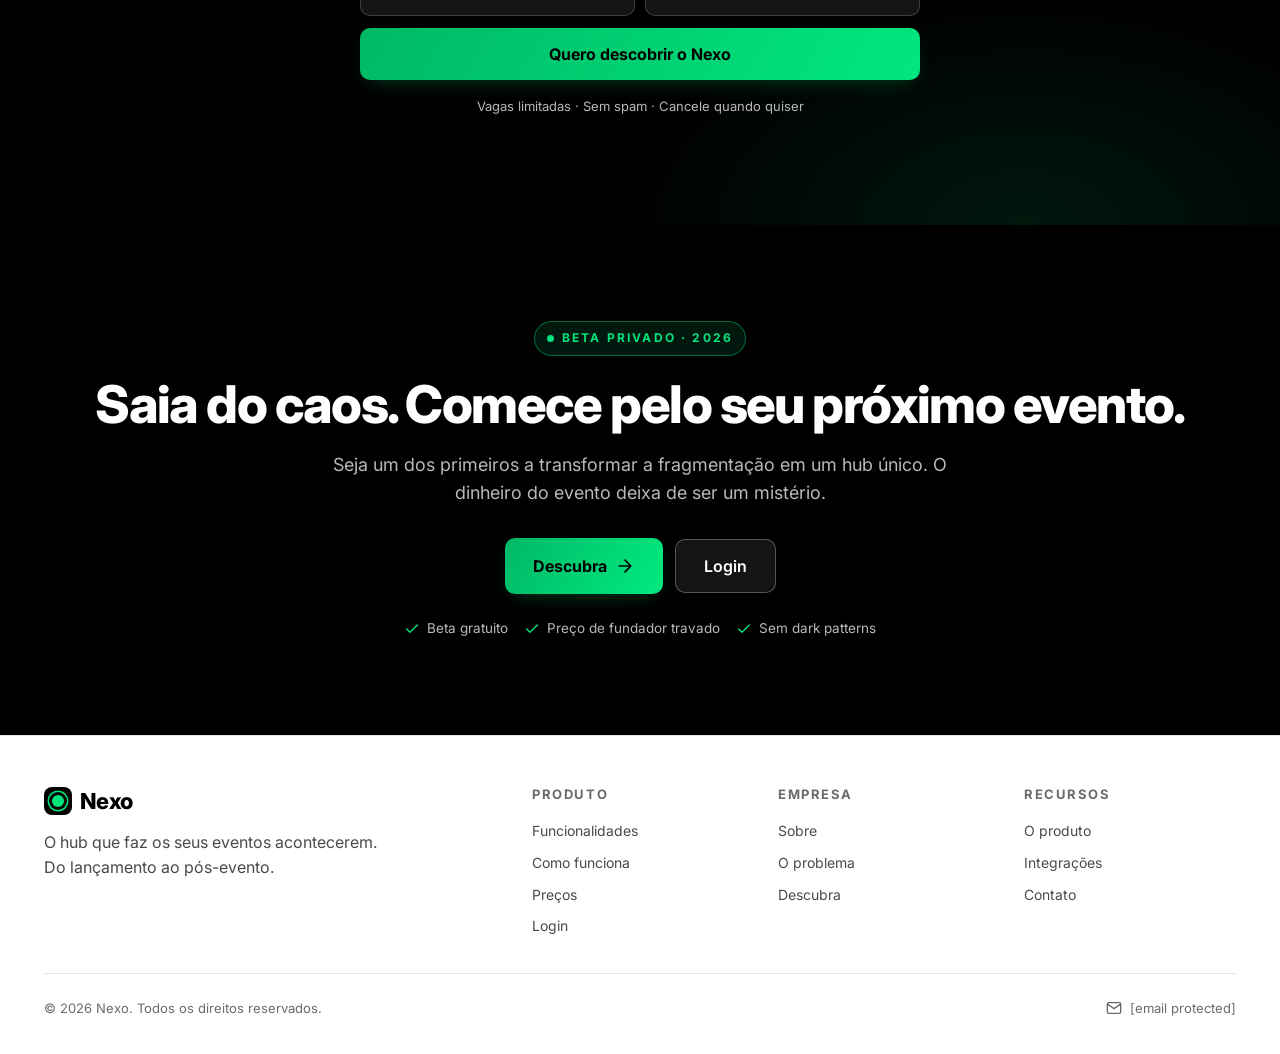
==== commit 1ce5368b: "checkpoint: salva pendencias antes da reorganizacao do repo" ====
--- a/index.html
+++ b/index.html
@@ -3,1473 +3,177 @@
 <head>
 <meta charset="utf-8" />
 <meta name="viewport" content="width=device-width,initial-scale=1" />
-<title>Nexo — O hub dos seus eventos</title>
+<title>Nexo · O hub que faz os seus eventos acontecerem</title>
+<meta name="description" content="Inscritos, checklist e financeiro do seu evento num só lugar — em tempo real, sem planilha. O back-office do evento, do lançamento ao pós-evento." />
 <link rel="preconnect" href="https://fonts.googleapis.com" />
 <link rel="preconnect" href="https://fonts.gstatic.com" crossorigin />
 <link href="https://fonts.googleapis.com/css2?family=Inter:wght@400;500;600;700;800;900&display=swap" rel="stylesheet" />
+<link rel="stylesheet" href="site/site.css" />
 <script src="image-slot.js"></script>
-<style>
-  :root {
-    /* Core palette — BLACK / WHITE / GREEN */
-    --black: #000000;
-    --ink: #0A0A0A;
-    --ink-2: #111111;
-    --ink-3: #1A1A1A;
-    --white: #FFFFFF;
-    --off-white: #F7F7F5;
-    --green: #00E47C;       /* primary action */
-    --green-deep: #00B863;  /* hover/darker */
-    --green-soft: #E6FBF1;  /* tinted bg */
-    --green-glow: rgba(0,228,124,0.35);
-    /* gradientes da marca */
-    --grad-btn: linear-gradient(120deg, #00b866 0%, #00e47c 52%, #25ef8e 100%);
-    --grad-text: linear-gradient(90deg, #00b863, #00e47c, #2bf09a, #00e47c, #00b863);
-
-    --text: #0A0A0A;
-    --text-inv: #FFFFFF;
-    --muted: #4A4A4A;
-    --muted-inv: #B8B8B8;
-    --dim: #6B6B6B;
-
-    --line: rgba(0,0,0,0.10);
-    --line-inv: rgba(255,255,255,0.10);
-    --line-strong: rgba(0,0,0,0.18);
-
-    --radius-card: 18px;
-    --radius-btn: 10px;
-    --container: 1240px;
-  }
-
-  * { box-sizing: border-box; }
-  html, body { margin: 0; padding: 0; }
-  body {
-    font-family: 'Inter', -apple-system, BlinkMacSystemFont, 'Segoe UI', sans-serif;
-    background: var(--off-white);
-    color: var(--text);
-    font-weight: 400;
-    line-height: 1.55;
-    -webkit-font-smoothing: antialiased;
-    -moz-osx-font-smoothing: grayscale;
-    overflow-x: hidden;
-  }
-
-  a { color: inherit; text-decoration: none; }
-  button, input { font-family: inherit; }
-
-  .container {
-    width: 100%;
-    max-width: var(--container);
-    margin: 0 auto;
-    padding: 0 24px;
-  }
-
-  /* ---------- Buttons ---------- */
-  .btn {
-    display: inline-flex;
-    align-items: center;
-    justify-content: center;
-    gap: 8px;
-    border: 0;
-    border-radius: var(--radius-btn);
-    padding: 14px 22px;
-    font-weight: 600;
-    font-size: 15px;
-    cursor: pointer;
-    transition: all 0.18s ease;
-    white-space: nowrap;
-    line-height: 1;
-  }
-  .btn-primary {
-    background: var(--grad-btn);
-    background-size: 180% 100%;
-    background-position: 0% 50%;
-    color: var(--black);
-    font-weight: 700;
-    box-shadow: 0 8px 22px -10px var(--green-glow);
-    transition: background-position 0.55s ease, transform 0.18s ease, box-shadow 0.25s ease;
-  }
-  .btn-primary:hover {
-    background-position: 100% 50%;
-    transform: translateY(-2px);
-    box-shadow: 0 14px 30px -10px var(--green-glow);
-  }
-  .btn-outline {
-    background: transparent;
-    color: var(--black);
-    border: 1.5px solid var(--black);
-  }
-  .btn-outline:hover { background: var(--black); color: var(--white); }
-  .btn-ghost {
-    background: transparent;
-    color: var(--white);
-    border: 1.5px solid rgba(255,255,255,0.3);
-  }
-  .btn-ghost:hover { background: rgba(255,255,255,0.1); border-color: rgba(255,255,255,0.6); }
-  .btn-sm { padding: 10px 16px; font-size: 14px; }
-  .btn-lg { padding: 18px 28px; font-size: 16px; }
-
-  /* ---------- Inputs ---------- */
-  .input {
-    background: var(--white);
-    border: 1.5px solid var(--line);
-    color: var(--text);
-    padding: 14px 16px;
-    border-radius: var(--radius-btn);
-    font-size: 15px;
-    width: 100%;
-    transition: all 0.18s ease;
-  }
-  .input::placeholder { color: var(--dim); }
-  .input:focus {
-    outline: none;
-    border-color: var(--black);
-  }
-  /* Select estilizado igual aos inputs */
-  select.input {
-    appearance: none; -webkit-appearance: none; cursor: pointer;
-    padding-right: 40px;
-    background-image: url("data:image/svg+xml,%3Csvg xmlns='http://www.w3.org/2000/svg' width='12' height='8' viewBox='0 0 12 8' fill='none'%3E%3Cpath d='M1 1.5L6 6.5L11 1.5' stroke='%23888' stroke-width='1.5' stroke-linecap='round' stroke-linejoin='round'/%3E%3C/svg%3E");
-    background-repeat: no-repeat; background-position: right 14px center; background-size: 12px;
-  }
-  select.input:required:invalid { color: var(--dim); }
-  select.input option { color: var(--text); }
-
-  /* ---------- Marquee ---------- */
-  .marquee {
-    background: var(--black);
-    color: var(--white);
-    overflow: hidden;
-    border-bottom: 1px solid var(--line-inv);
-  }
-  .marquee-track {
-    display: flex;
-    width: max-content;
-    animation: marquee 40s linear infinite;
-    padding: 12px 0;
-  }
-  .marquee-track > * {
-    flex-shrink: 0;
-    padding: 0 28px;
-    font-size: 13px;
-    font-weight: 600;
-    letter-spacing: 0.02em;
-    display: inline-flex;
-    align-items: center;
-    gap: 10px;
-    white-space: nowrap;
-  }
-  .marquee-track .ico { color: var(--green); font-size: 14px; }
-  .marquee-track a { text-decoration: underline; text-underline-offset: 3px; }
-  @keyframes marquee {
-    from { transform: translateX(0); }
-    to   { transform: translateX(-50%); }
-  }
-
-  /* ---------- Nav ---------- */
-  nav.site {
-    position: sticky;
-    top: 0;
-    z-index: 50;
-    background: var(--white);
-    border-bottom: 1px solid var(--line);
-  }
-  .nav-inner {
-    display: flex;
-    align-items: center;
-    justify-content: space-between;
-    height: 76px;
-  }
-  .logo {
-    display: inline-flex;
-    align-items: center;
-    gap: 8px;
-    font-weight: 800;
-    font-size: 22px;
-    letter-spacing: -0.03em;
-    color: var(--black);
-  }
-  .logo .mark {
-    width: 28px; height: 28px;
-    border-radius: 8px;
-    background: var(--black);
-    position: relative;
-    display: inline-flex; align-items: center; justify-content: center;
-  }
-  .logo .mark::before {
-    content: "";
-    width: 12px; height: 12px;
-    border-radius: 99px;
-    background: var(--green);
-    box-shadow: 0 0 0 3px var(--black), 0 0 0 4.5px var(--green);
-  }
-  .nav-links {
-    display: flex;
-    align-items: center;
-    gap: 36px;
-  }
-  .nav-links a {
-    font-size: 14.5px;
-    font-weight: 500;
-    color: #1A1A1A;
-    transition: color 0.2s ease;
-    display: inline-flex; align-items: center; gap: 4px;
-  }
-  .nav-links a:hover { color: var(--green-deep); }
-  .nav-links a .chev { font-size: 10px; opacity: 0.6; }
-  .nav-cta-wrap { display: flex; align-items: center; gap: 12px; }
-
-  @media (max-width: 900px) {
-    .nav-links { display: none; }
-    .nav-cta-wrap .btn-outline { display: none; }
-  }
-
-  /* ---------- Section base ---------- */
-  section { padding: 96px 0; position: relative; }
-  @media (max-width: 768px) { section { padding: 64px 0; } }
-
-  .eyebrow {
-    display: inline-flex; align-items: center; gap: 8px;
-    font-size: 12px;
-    font-weight: 700;
-    letter-spacing: 0.18em;
-    text-transform: uppercase;
-    color: var(--green-deep);
-    background: var(--green-soft);
-    border: 1px solid rgba(0,184,99,0.25);
-    padding: 7px 12px;
-    border-radius: 999px;
-    margin-bottom: 22px;
-  }
-  .eyebrow .pulse {
-    width: 7px; height: 7px; border-radius: 99px;
-    background: var(--green-deep);
-    animation: pulse 1.6s ease-out infinite;
-    box-shadow: 0 0 0 0 rgba(0,184,99,0.6);
-  }
-  @keyframes pulse {
-    0% { box-shadow: 0 0 0 0 rgba(0,184,99,0.6); }
-    100% { box-shadow: 0 0 0 8px rgba(0,184,99,0); }
-  }
-  .eyebrow.on-dark {
-    color: var(--green);
-    background: rgba(0,228,124,0.10);
-    border-color: rgba(0,228,124,0.4);
-  }
-  .eyebrow.on-dark .pulse { background: var(--green); box-shadow: 0 0 0 0 rgba(0,228,124,0.7); }
-
-  h1, h2, h3 { letter-spacing: -0.03em; line-height: 1.05; margin: 0; color: var(--text); }
-  h1 { font-weight: 800; }
-  h2 { font-weight: 800; }
-  h3 { font-weight: 700; }
-
-  .h-display {
-    font-size: clamp(44px, 6vw, 72px);
-    font-weight: 800;
-    letter-spacing: -0.035em;
-    line-height: 1.02;
-  }
-  .h-section {
-    font-size: clamp(32px, 4.4vw, 52px);
-    font-weight: 800;
-    letter-spacing: -0.03em;
-    line-height: 1.05;
-  }
-  .lead {
-    font-size: 18px;
-    color: var(--muted);
-    max-width: 60ch;
-    line-height: 1.6;
-  }
-  .grad-green {
-    background: var(--grad-text);
-    background-size: 200% 100%;
-    -webkit-background-clip: text;
-    background-clip: text;
-    -webkit-text-fill-color: transparent;
-    color: transparent;
-    animation: gradFlow 6s ease-in-out infinite;
-  }
-  @keyframes gradFlow {
-    0%, 100% { background-position: 0% 50%; }
-    50% { background-position: 100% 50%; }
-  }
-  @media (prefers-reduced-motion: reduce) {
-    .grad-green, .waitlist::before, .btn-primary { animation: none; }
-  }
-
-  /* ---------- Reveal ---------- */
-  .reveal {
-    opacity: 0;
-    transform: translateY(16px);
-    transition: opacity 0.7s ease, transform 0.7s ease;
-  }
-  .reveal.in { opacity: 1; transform: none; }
-
-  /* ============================================ */
-  /* HERO — full-bleed with image + form card     */
-  /* ============================================ */
-  .hero {
-    position: relative;
-    background: var(--black);
-    color: var(--white);
-    padding: 0;
-    overflow: hidden;
-    min-height: 720px;
-    display: flex;
-    align-items: center;
-  }
-  .hero-bg {
-    position: absolute;
-    inset: 0;
-    z-index: 0;
-  }
-  .hero-bg image-slot {
-    width: 100%;
-    height: 100%;
-    --is-bg: rgba(255,255,255,0.04);
-    --is-fg: rgba(255,255,255,0.18);
-    --is-accent: var(--green);
-  }
-  .hero-bg::after {
-    /* Cinematic gradient over the image so left text stays readable */
-    content: "";
-    position: absolute;
-    inset: 0;
-    background:
-      linear-gradient(90deg, rgba(0,0,0,0.92) 0%, rgba(0,0,0,0.65) 38%, rgba(0,0,0,0.25) 65%, rgba(0,0,0,0.45) 100%),
-      radial-gradient(800px 600px at 18% 50%, rgba(0,228,124,0.10), transparent 60%);
-    pointer-events: none;
-    z-index: 1;
-  }
-  .hero-inner {
-    position: relative;
-    z-index: 2;
-    width: 100%;
-    padding: 96px 0 110px;
-  }
-  .hero-grid {
-    display: grid;
-    grid-template-columns: 1.05fr 0.95fr;
-    gap: 64px;
-    align-items: center;
-  }
-  @media (max-width: 1000px) {
-    .hero-grid { grid-template-columns: 1fr; gap: 40px; }
-    .hero-inner { padding: 72px 0 80px; }
-  }
-
-  .hero h1 { color: var(--white); }
-  .hero h1 .mark {
-    background: var(--green);
-    color: var(--black);
-    padding: 0 12px;
-    border-radius: 8px;
-    display: inline-block;
-    transform: rotate(-1deg);
-    box-shadow: 0 8px 30px rgba(0,228,124,0.25);
-  }
-
-  .hero-bullets {
-    list-style: none;
-    margin: 28px 0 0;
-    padding: 0;
-    display: flex; flex-direction: column; gap: 12px;
-  }
-  .hero-bullets li {
-    display: flex; align-items: center; gap: 12px;
-    font-size: 17px;
-    color: var(--white);
-    font-weight: 500;
-  }
-  .hero-bullets .check {
-    flex-shrink: 0;
-    width: 22px; height: 22px;
-    border-radius: 99px;
-    background: var(--green);
-    color: var(--black);
-    display: inline-flex; align-items: center; justify-content: center;
-    font-size: 12px; font-weight: 900;
-  }
-
-  .trust-card {
-    margin-top: 44px;
-    background: rgba(255,255,255,0.06);
-    backdrop-filter: blur(10px);
-    -webkit-backdrop-filter: blur(10px);
-    border: 1px solid rgba(255,255,255,0.14);
-    border-radius: 14px;
-    padding: 16px 20px;
-    display: inline-flex;
-    flex-direction: column;
-    gap: 6px;
-    min-width: 280px;
-  }
-  .trust-card .t-head {
-    font-size: 13px; font-weight: 700; color: var(--white); letter-spacing: 0.01em;
-  }
-  .trust-card .t-row {
-    display: flex; align-items: center; gap: 10px;
-    font-size: 13px; color: var(--muted-inv);
-  }
-  .trust-card .stars { color: var(--green); letter-spacing: 1px; font-size: 14px; }
-  .trust-card .score { color: var(--white); font-weight: 700; }
-  .trust-card .meta { font-size: 12.5px; color: var(--muted-inv); }
-
-  /* Right: signup card */
-  .signup-card {
-    background: var(--white);
-    color: var(--text);
-    border-radius: 20px;
-    padding: 36px;
-    box-shadow: 0 30px 80px -20px rgba(0,0,0,0.55), 0 0 0 1px rgba(255,255,255,0.05);
-    max-width: 460px;
-    width: 100%;
-    justify-self: end;
-  }
-  @media (max-width: 1000px) { .signup-card { justify-self: start; } }
-
-  .signup-card h2 {
-    font-size: 26px;
-    font-weight: 800;
-    letter-spacing: -0.025em;
-    line-height: 1.15;
-    margin-bottom: 6px;
-  }
-  .signup-card .sub {
-    font-size: 14px; color: var(--muted); margin-bottom: 22px;
-  }
-  .social-auth {
-    display: grid; grid-template-columns: 1fr 1fr; gap: 10px;
-    margin-bottom: 18px;
-  }
-  .social-btn {
-    background: var(--white);
-    border: 1.5px solid var(--line);
-    border-radius: 10px;
-    height: 48px;
-    display: inline-flex; align-items: center; justify-content: center; gap: 10px;
-    font-size: 14px; font-weight: 600; cursor: pointer;
-    transition: all 0.18s ease;
-    color: var(--text);
-  }
-  .social-btn:hover { border-color: var(--black); background: var(--off-white); }
-  .social-btn svg { width: 18px; height: 18px; }
-  .divider {
-    display: flex; align-items: center; gap: 12px;
-    color: var(--dim);
-    font-size: 12px; font-weight: 600;
-    letter-spacing: 0.1em; text-transform: uppercase;
-    margin: 18px 0;
-  }
-  .divider::before, .divider::after {
-    content: ""; flex: 1; height: 1px; background: var(--line);
-  }
-  .field-stack { display: flex; flex-direction: column; gap: 10px; margin-bottom: 16px; }
-  .terms {
-    font-size: 12px; color: var(--muted); line-height: 1.5;
-    margin: 14px 0 18px;
-  }
-  .terms a { color: var(--text); text-decoration: underline; text-underline-offset: 2px; font-weight: 600; }
-  .signup-card .btn-primary {
-    width: 100%;
-    height: 54px;
-    font-size: 16px;
-  }
-  .signup-foot {
-    margin-top: 14px;
-    font-size: 13px;
-    color: var(--muted);
-    text-align: center;
-  }
-  .signup-foot a { color: var(--text); font-weight: 700; text-decoration: underline; text-underline-offset: 2px; }
-
-  .form-success {
-    margin-top: 14px;
-    padding: 12px 14px;
-    background: var(--green-soft);
-    border: 1px solid rgba(0,184,99,0.35);
-    border-radius: var(--radius-btn);
-    color: var(--green-deep);
-    font-size: 14px;
-    font-weight: 600;
-    display: none;
-    text-align: center;
-  }
-  .form-success.show { display: block; }
-
-  /* ============================================ */
-  /* LOGOS / SOCIAL PROOF                          */
-  /* ============================================ */
-  .social {
-    background: var(--white);
-    padding: 48px 0;
-    border-bottom: 1px solid var(--line);
-  }
-  .social .lead-sm {
-    font-size: 13px;
-    color: var(--dim);
-    text-align: center;
-    margin-bottom: 24px;
-    text-transform: uppercase;
-    letter-spacing: 0.18em;
-    font-weight: 600;
-  }
-  .logo-row {
-    display: flex; flex-wrap: wrap; justify-content: center; align-items: center;
-    gap: 56px;
-    color: var(--muted);
-    font-weight: 700;
-    font-size: 18px;
-    letter-spacing: -0.01em;
-  }
-  .logo-row span { opacity: 0.55; transition: opacity 0.2s ease; }
-  .logo-row span:hover { opacity: 1; }
-
-  /* ============================================ */
-  /* DOBRA — Product showcase (screenshots)        */
-  /* ============================================ */
-  .showcase { background: var(--off-white); padding-bottom: 0; }
-  .showcase .sec-head { text-align: center; margin-bottom: 64px; }
-  .showcase .sec-head .lead { margin: 18px auto 0; }
-
-  /* Tabs */
-  .show-tabs {
-    display: inline-flex;
-    background: var(--white);
-    border: 1px solid var(--line);
-    border-radius: 999px;
-    padding: 6px;
-    gap: 4px;
-    margin: 0 auto 40px;
-  }
-  .show-tabs button {
-    border: 0; background: transparent;
-    padding: 10px 20px;
-    border-radius: 999px;
-    font-size: 14px; font-weight: 600;
-    color: var(--muted); cursor: pointer;
-    transition: all 0.18s ease;
-  }
-  .show-tabs button.active {
-    background: var(--black); color: var(--white);
-  }
-  .show-tabs button:hover:not(.active) { color: var(--black); }
-
-  .show-stage {
-    position: relative;
-    background: var(--black);
-    border-radius: 24px;
-    padding: 24px;
-    box-shadow: 0 40px 80px -30px rgba(0,0,0,0.4);
-    border: 1px solid var(--ink-3);
-    overflow: hidden;
-  }
-  .show-stage::before {
-    content: "";
-    position: absolute;
-    top: -200px; right: -150px;
-    width: 500px; height: 500px;
-    background: radial-gradient(closest-side, rgba(0,228,124,0.18), transparent 70%);
-    filter: blur(20px);
-    pointer-events: none;
-  }
-
-  .show-panel { display: none; position: relative; }
-  .show-panel.active { display: block; }
-
-  /* App browser chrome */
-  .app-window {
-    background: var(--white);
-    border-radius: 14px;
-    overflow: hidden;
-    border: 1px solid var(--line);
-    box-shadow: 0 20px 50px -10px rgba(0,0,0,0.35);
-  }
-  .app-bar {
-    height: 44px;
-    background: #F2F2F0;
-    display: flex; align-items: center; gap: 8px;
-    padding: 0 16px;
-    border-bottom: 1px solid var(--line);
-  }
-  .app-bar .dots { display: flex; gap: 6px; }
-  .app-bar .dots i { width: 11px; height: 11px; border-radius: 99px; background: #DDD; }
-  .app-bar .dots i:nth-child(1) { background: #FF5F57; }
-  .app-bar .dots i:nth-child(2) { background: #FFBD2E; }
-  .app-bar .dots i:nth-child(3) { background: #28C840; }
-  .app-bar .url {
-    flex: 1; text-align: center;
-    font-size: 12px; color: var(--muted);
-    background: var(--white);
-    padding: 5px 14px; border-radius: 6px;
-    max-width: 320px; margin: 0 auto;
-    border: 1px solid var(--line);
-  }
-
-  .app-body {
-    display: grid;
-    grid-template-columns: 220px 1fr;
-    min-height: 540px;
-    background: var(--white);
-  }
-  @media (max-width: 800px) {
-    .app-body { grid-template-columns: 1fr; min-height: auto; }
-    .app-side { display: none; }
-  }
-  .app-side {
-    background: #FAFAF8;
-    border-right: 1px solid var(--line);
-    padding: 20px 14px;
-    display: flex; flex-direction: column; gap: 4px;
-  }
-  .side-logo {
-    display: inline-flex; align-items: center; gap: 8px;
-    font-weight: 800; font-size: 16px;
-    margin-bottom: 22px;
-    padding: 0 8px;
-  }
-  .side-logo .mk {
-    width: 22px; height: 22px;
-    border-radius: 6px; background: var(--black);
-    display:inline-flex; align-items:center; justify-content:center;
-  }
-  .side-logo .mk::before {
-    content: ""; width: 9px; height: 9px; border-radius: 99px;
-    background: var(--green);
-    box-shadow: 0 0 0 2px var(--black), 0 0 0 3px var(--green);
-  }
-  .side-link {
-    display: flex; align-items: center; gap: 10px;
-    font-size: 13.5px; color: var(--muted);
-    padding: 9px 10px;
-    border-radius: 8px;
-    font-weight: 500;
-  }
-  .side-link.active { background: var(--white); color: var(--black); font-weight: 600; box-shadow: 0 1px 2px rgba(0,0,0,0.04); }
-  .side-link .ic { width: 16px; text-align: center; opacity: 0.85; }
-  .side-section {
-    font-size: 11px; font-weight: 700; color: var(--dim);
-    letter-spacing: 0.12em; text-transform: uppercase;
-    padding: 18px 10px 8px;
-  }
-
-  .app-main { padding: 26px 30px; overflow: hidden; }
-  .am-head {
-    display: flex; align-items: center; justify-content: space-between;
-    margin-bottom: 22px;
-  }
-  .am-title { font-size: 22px; font-weight: 800; letter-spacing: -0.02em; }
-  .am-actions { display: flex; gap: 10px; }
-  .am-btn {
-    padding: 8px 14px; font-size: 13px; font-weight: 600;
-    border-radius: 8px; border: 1px solid var(--line); background: var(--white);
-    color: var(--text); cursor: pointer;
-  }
-  .am-btn.primary { background: var(--green); color: var(--black); border-color: var(--green); }
-
-  /* ----- Panel 1: Dashboard ----- */
-  .stat-grid {
-    display: grid; grid-template-columns: repeat(4, 1fr); gap: 12px;
-    margin-bottom: 22px;
-  }
-  @media (max-width: 700px) { .stat-grid { grid-template-columns: repeat(2, 1fr); } }
-  .stat {
-    background: #FAFAF8;
-    border: 1px solid var(--line);
-    border-radius: 12px;
-    padding: 14px;
-  }
-  .stat .lbl { font-size: 11px; color: var(--dim); text-transform: uppercase; letter-spacing: 0.08em; font-weight: 600; }
-  .stat .val { font-size: 24px; font-weight: 800; letter-spacing: -0.02em; margin-top: 6px; }
-  .stat .delta { font-size: 11.5px; font-weight: 600; margin-top: 4px; color: var(--green-deep); }
-  .stat .delta.neg { color: #DC2626; }
-
-  .chart-row {
-    display: grid; grid-template-columns: 1.6fr 1fr; gap: 14px;
-  }
-  @media (max-width: 700px) { .chart-row { grid-template-columns: 1fr; } }
-  .chart-card {
-    background: #FAFAF8;
-    border: 1px solid var(--line);
-    border-radius: 12px;
-    padding: 18px;
-  }
-  .chart-card h4 { font-size: 14px; font-weight: 700; margin: 0 0 16px; }
-
-  .bar-chart {
-    display: flex; align-items: flex-end; gap: 10px;
-    height: 160px;
-  }
-  .bar-chart .col {
-    flex: 1; display: flex; flex-direction: column; align-items: center; gap: 6px;
-    height: 100%;
-  }
-  .bar-chart .col .b {
-    width: 100%;
-    background: var(--green);
-    border-radius: 6px 6px 0 0;
-    min-height: 4px;
-    position: relative;
-  }
-  .bar-chart .col .b.alt { background: #DDDDDA; }
-  .bar-chart .col .lbl { font-size: 10.5px; color: var(--dim); }
-
-  .donut-wrap { display: flex; align-items: center; gap: 16px; }
-  .donut {
-    width: 120px; height: 120px; border-radius: 99px;
-    background: conic-gradient(var(--green) 0 62%, #E8E8E5 62% 100%);
-    position: relative;
-    flex-shrink: 0;
-  }
-  .donut::after {
-    content: ""; position: absolute; inset: 14px;
-    background: #FAFAF8; border-radius: 99px;
-  }
-  .donut .center {
-    position: absolute; inset: 0;
-    display: flex; flex-direction: column; align-items: center; justify-content: center;
-    z-index: 2;
-  }
-  .donut .center .n { font-size: 22px; font-weight: 800; letter-spacing: -0.02em; }
-  .donut .center .l { font-size: 10px; color: var(--dim); text-transform: uppercase; letter-spacing: 0.1em; font-weight: 600; }
-  .legend { display: flex; flex-direction: column; gap: 8px; font-size: 12.5px; }
-  .legend i { display: inline-block; width: 9px; height: 9px; border-radius: 3px; margin-right: 8px; vertical-align: middle; }
-
-  /* ----- Panel 2: Inscritos table ----- */
-  .table-search {
-    display: flex; gap: 10px; align-items: center;
-    margin-bottom: 16px;
-  }
-  .search-input {
-    flex: 1; background: #FAFAF8;
-    border: 1px solid var(--line);
-    border-radius: 10px;
-    padding: 10px 14px;
-    font-size: 13.5px;
-    color: var(--text);
-  }
-  .filter-pill {
-    padding: 8px 14px; font-size: 12.5px; font-weight: 600;
-    border-radius: 999px; border: 1px solid var(--line);
-    background: var(--white); color: var(--text); cursor: pointer;
-    display: inline-flex; align-items: center; gap: 6px;
-  }
-  .filter-pill.active { background: var(--black); color: var(--white); border-color: var(--black); }
-
-  table.inscritos {
-    width: 100%; border-collapse: collapse;
-    font-size: 13.5px;
-  }
-  table.inscritos th {
-    text-align: left; padding: 12px 10px;
-    font-size: 11px; text-transform: uppercase; letter-spacing: 0.08em;
-    color: var(--dim); font-weight: 700;
-    border-bottom: 1px solid var(--line);
-  }
-  table.inscritos td {
-    padding: 14px 10px;
-    border-bottom: 1px solid var(--line);
-  }
-  .avatar {
-    width: 30px; height: 30px; border-radius: 99px;
-    display: inline-flex; align-items: center; justify-content: center;
-    font-size: 12px; font-weight: 700;
-    color: var(--white);
-    margin-right: 10px;
-    vertical-align: middle;
-  }
-  .name-cell { display: inline-flex; align-items: center; }
-  .name-cell .nm { font-weight: 600; }
-  .name-cell .em { color: var(--dim); font-size: 12px; }
-  .badge {
-    padding: 3px 9px; border-radius: 99px;
-    font-size: 11px; font-weight: 600;
-    display: inline-flex; align-items: center; gap: 5px;
-  }
-  .badge.confirmed { background: var(--green-soft); color: var(--green-deep); }
-  .badge.pending { background: #FEF3C7; color: #B45309; }
-  .badge.checked { background: #E0F2FE; color: #0369A1; }
-  .badge i { width: 6px; height: 6px; border-radius: 99px; background: currentColor; }
-
-  /* ----- Panel 3: Financeiro ----- */
-  .fin-top {
-    display: grid; grid-template-columns: 1.4fr 1fr; gap: 14px; margin-bottom: 20px;
-  }
-  @media (max-width: 700px) { .fin-top { grid-template-columns: 1fr; } }
-  .budget-card {
-    background: var(--black); color: var(--white);
-    border-radius: 12px;
-    padding: 22px;
-    position: relative; overflow: hidden;
-  }
-  .budget-card::before {
-    content: "";
-    position: absolute; right: -60px; top: -60px;
-    width: 240px; height: 240px;
-    background: radial-gradient(closest-side, rgba(0,228,124,0.25), transparent 70%);
-  }
-  .budget-card .lbl { font-size: 12px; color: var(--muted-inv); text-transform: uppercase; letter-spacing: 0.1em; font-weight: 700; }
-  .budget-card .big { font-size: 36px; font-weight: 800; letter-spacing: -0.025em; margin: 8px 0 4px; }
-  .budget-card .big .accent { color: var(--green); }
-  .budget-card .sub { font-size: 13px; color: var(--muted-inv); }
-  .budget-bar { margin-top: 18px; height: 8px; background: rgba(255,255,255,0.12); border-radius: 99px; overflow: hidden; position: relative; z-index: 1; }
-  .budget-bar i { display: block; height: 100%; background: var(--green); border-radius: 99px; }
-
-  .cat-card {
-    background: #FAFAF8;
-    border: 1px solid var(--line);
-    border-radius: 12px;
-    padding: 18px;
-  }
-  .cat-card h4 { font-size: 13px; font-weight: 700; margin: 0 0 14px; }
-  .cat-row {
-    display: grid; grid-template-columns: 1fr auto;
-    align-items: center;
-    gap: 8px;
-    padding: 7px 0;
-    font-size: 13px;
-  }
-  .cat-row .nm { font-weight: 600; }
-  .cat-row .vl { color: var(--text); font-weight: 700; }
-  .cat-row .bar {
-    grid-column: 1 / -1;
-    height: 5px; background: #E8E8E5; border-radius: 99px; overflow: hidden;
-  }
-  .cat-row .bar i { display: block; height: 100%; background: var(--green); border-radius: 99px; }
-
-  .tx-list {
-    background: #FAFAF8;
-    border: 1px solid var(--line);
-    border-radius: 12px;
-    overflow: hidden;
-  }
-  .tx-row {
-    display: grid; grid-template-columns: auto 1fr auto auto;
-    align-items: center; gap: 14px;
-    padding: 14px 18px;
-    border-bottom: 1px solid var(--line);
-    font-size: 13.5px;
-  }
-  .tx-row:last-child { border-bottom: 0; }
-  .tx-icon {
-    width: 34px; height: 34px; border-radius: 8px;
-    background: var(--white); border: 1px solid var(--line);
-    display: inline-flex; align-items: center; justify-content: center;
-    font-size: 16px;
-  }
-  .tx-row .ttl { font-weight: 600; }
-  .tx-row .meta { color: var(--dim); font-size: 12px; margin-top: 2px; }
-  .tx-row .amount { font-weight: 700; }
-  .tx-row .amount.out { color: #DC2626; }
-  .tx-row .amount.in { color: var(--green-deep); }
-  .tx-row .stat-tag { font-size: 11px; padding: 3px 8px; border-radius: 99px; font-weight: 600; }
-  .tx-row .stat-tag.paid { background: var(--green-soft); color: var(--green-deep); }
-  .tx-row .stat-tag.pending { background: #FEF3C7; color: #B45309; }
-
-  /* ============================================ */
-  /* PROBLEMA                                       */
-  /* ============================================ */
-  .problem-grid {
-    display: grid;
-    grid-template-columns: 1fr 1fr;
-    gap: 56px;
-    align-items: start;
-  }
-  @media (max-width: 900px) { .problem-grid { grid-template-columns: 1fr; gap: 32px; } }
-  .problem-grid p { color: var(--muted); font-size: 17px; line-height: 1.65; }
-
-  .pains {
-    margin-top: 56px;
-    display: grid;
-    grid-template-columns: repeat(3, 1fr);
-    gap: 16px;
-  }
-  @media (max-width: 768px) { .pains { grid-template-columns: 1fr; } }
-  .pain {
-    background: var(--white);
-    border: 1px solid var(--line);
-    border-radius: var(--radius-card);
-    padding: 24px;
-    display: flex; flex-direction: column; gap: 14px;
-    transition: all 0.25s ease;
-  }
-  .pain:hover { border-color: var(--black); transform: translateY(-2px); }
-  .pain .ico {
-    width: 40px; height: 40px;
-    border-radius: 10px;
-    background: var(--off-white);
-    border: 1px solid var(--line);
-    display: inline-flex; align-items: center; justify-content: center;
-    font-size: 18px;
-  }
-  .pain p { font-size: 15px; color: var(--text); line-height: 1.5; margin: 0; font-weight: 500; }
-
-  /* ============================================ */
-  /* FEATURES                                       */
-  /* ============================================ */
-  .features-section { background: var(--white); }
-  .sec-head { text-align: center; margin-bottom: 56px; }
-  .sec-head .lead { margin: 18px auto 0; }
-
-  .features {
-    display: grid;
-    grid-template-columns: repeat(3, 1fr);
-    gap: 16px;
-  }
-  @media (max-width: 960px) { .features { grid-template-columns: repeat(2, 1fr); } }
-  @media (max-width: 600px) { .features { grid-template-columns: 1fr; } }
-
-  .feature {
-    background: var(--off-white);
-    border: 1px solid var(--line);
-    border-radius: var(--radius-card);
-    padding: 28px;
-    transition: all 0.25s ease;
-  }
-  .feature:hover {
-    transform: translateY(-3px);
-    border-color: var(--black);
-    background: var(--white);
-    box-shadow: 0 14px 40px -16px rgba(0,0,0,0.12);
-  }
-  .feature .ico-wrap {
-    width: 44px; height: 44px;
-    border-radius: 12px;
-    background: var(--green);
-    display: inline-flex; align-items: center; justify-content: center;
-    font-size: 20px; color: var(--black);
-    margin-bottom: 18px;
-  }
-  .feature h3 {
-    font-size: 19px;
-    font-weight: 700;
-    margin-bottom: 8px;
-    letter-spacing: -0.015em;
-  }
-  .feature p { color: var(--muted); font-size: 14.5px; line-height: 1.6; margin: 0; }
-
-  /* ---- Comparação: Sem Nexo (bagunça) x Com Nexo (organizado) ---- */
-  .compare-section { background: var(--off-white); }
-  .compare-section .sec-head { margin-bottom: 28px; }
-
-  .compare-toggle-wrap { text-align: center; margin-top: 40px; }
-  .compare-toggle {
-    display: inline-flex;
-    gap: 4px;
-    padding: 5px;
-    border-radius: 999px;
-    background: var(--white);
-    border: 1px solid var(--line);
-  }
-  .ct-btn {
-    border: 0; background: transparent;
-    font: inherit; font-weight: 600; font-size: 15px;
-    color: var(--muted);
-    padding: 11px 28px;
-    border-radius: 999px;
-    cursor: pointer;
-    transition: all 0.25s ease;
-  }
-  .ct-btn:hover { color: var(--black); }
-  .ct-btn.active { color: var(--black); background: var(--off-white); box-shadow: 0 2px 8px -3px rgba(0,0,0,0.18); }
-  .ct-btn[data-state="on"].active { color: #00310f; background: var(--grad-btn); box-shadow: 0 4px 14px -4px var(--green-glow); }
-
-  .compare-stage {
-    display: grid;
-    grid-template-columns: repeat(4, 1fr);
-    gap: 8px;
-    max-width: 920px;
-    margin: 0 auto;
-  }
-  @media (max-width: 860px) { .compare-stage { grid-template-columns: repeat(2, 1fr); } }
-
-  /* SLOT = posição: transição suave entre bagunça e grade (nos dois sentidos) */
-  .cube-slot {
-    transition: transform 0.9s cubic-bezier(0.65, 0, 0.35, 1);
-    will-change: transform;
-  }
-  .compare-stage.messy .cube-slot {
-    transform: translate(var(--mx, 0), var(--my, 0)) rotate(var(--mr, 0));
-  }
-  /* escalonamento leve: os cards assentam em sequência (mais orgânico) */
-  .cube-slot:nth-child(2) { transition-delay: 0.03s; }
-  .cube-slot:nth-child(3) { transition-delay: 0.06s; }
-  .cube-slot:nth-child(4) { transition-delay: 0.09s; }
-  .cube-slot:nth-child(5) { transition-delay: 0.05s; }
-  .cube-slot:nth-child(6) { transition-delay: 0.08s; }
-  .cube-slot:nth-child(7) { transition-delay: 0.11s; }
-  .cube-slot:nth-child(8) { transition-delay: 0.07s; }
-
-  /* CARD = visual + tremor (independente da posição) */
-  .cube {
-    position: relative;
-    display: flex;
-    flex-direction: column;
-    gap: 12px;
-    min-height: 132px;
-    height: 100%;
-    box-sizing: border-box;
-    padding: 22px 20px;
-    border-radius: 16px;
-    background: var(--white);
-    border: 1px solid var(--line);
-    transition: border-color 0.75s ease, background 0.75s ease,
-                box-shadow 0.75s ease, color 0.75s ease;
-  }
-  .cube-ico { font-size: 24px; line-height: 1; }
-  .cube-lbl { font-weight: 700; font-size: 15px; letter-spacing: -0.01em; }
-
-  /* estado SEM NEXO: cards em alerta + tremendo */
-  .compare-stage.messy .cube {
-    border-color: rgba(220, 38, 38, 0.38);
-    background: #fff5f4;
-    box-shadow: 0 10px 26px -16px rgba(220, 38, 38, 0.5);
-    animation: tremor 0.4s infinite ease-in-out;
-  }
-  .compare-stage.messy .cube .cube-lbl { color: #c0341d; }
-  .compare-stage.messy .cube .cube-lbl.on { display: none; }
-
-  /* tremor dessincronizado + camadas sobrepostas por card */
-  .compare-stage.messy .cube-slot:nth-child(1) { z-index: 4; }
-  .compare-stage.messy .cube-slot:nth-child(2) { z-index: 3; }
-  .compare-stage.messy .cube-slot:nth-child(2) .cube { animation-duration: 0.33s; animation-delay: -0.12s; }
-  .compare-stage.messy .cube-slot:nth-child(3) { z-index: 2; }
-  .compare-stage.messy .cube-slot:nth-child(3) .cube { animation-duration: 0.46s; animation-delay: -0.05s; }
-  .compare-stage.messy .cube-slot:nth-child(4) { z-index: 5; }
-  .compare-stage.messy .cube-slot:nth-child(4) .cube { animation-duration: 0.36s; animation-delay: -0.18s; }
-  .compare-stage.messy .cube-slot:nth-child(5) { z-index: 2; }
-  .compare-stage.messy .cube-slot:nth-child(5) .cube { animation-duration: 0.42s; animation-delay: -0.09s; }
-  .compare-stage.messy .cube-slot:nth-child(6) { z-index: 5; }
-  .compare-stage.messy .cube-slot:nth-child(6) .cube { animation-duration: 0.30s; animation-delay: -0.15s; }
-  .compare-stage.messy .cube-slot:nth-child(7) { z-index: 3; }
-  .compare-stage.messy .cube-slot:nth-child(7) .cube { animation-duration: 0.48s; animation-delay: -0.03s; }
-  .compare-stage.messy .cube-slot:nth-child(8) { z-index: 4; }
-  .compare-stage.messy .cube-slot:nth-child(8) .cube { animation-duration: 0.35s; animation-delay: -0.20s; }
-
-  /* tremor leve, oscilando em torno de zero (a posição fica no slot) */
-  @keyframes tremor {
-    0%, 100% { transform: translate(0, 0) rotate(0deg); }
-    20% { transform: translate(1px, -1px) rotate(0.8deg); }
-    40% { transform: translate(-1px, 0.5px) rotate(-0.8deg); }
-    60% { transform: translate(0.5px, 1px) rotate(0.5deg); }
-    80% { transform: translate(-0.5px, -0.5px) rotate(-0.5deg); }
-  }
-
-  /* estado COM NEXO: cards alinhados, em verde, sem tremor */
-  .compare-stage:not(.messy) .cube {
-    animation: none;
-    border-color: rgba(0, 228, 124, 0.5);
-    background: var(--green-soft);
-    box-shadow: 0 12px 32px -18px var(--green-glow);
-  }
-  .compare-stage:not(.messy) .cube .cube-lbl { color: #005a2c; }
-  .compare-stage:not(.messy) .cube .cube-lbl.off { display: none; }
-
-  @media (max-width: 860px) {
-    .compare-stage.messy .cube-slot {
-      transform: translate(calc(var(--mx, 0) * 0.5), calc(var(--my, 0) * 0.5)) rotate(var(--mr, 0));
-    }
-  }
-  @media (prefers-reduced-motion: reduce) {
-    .cube-slot { transition: none; }
-    .compare-stage.messy .cube { animation: none; }
-  }
-
-  /* ============================================ */
-  /* PERSONAS                                       */
-  /* ============================================ */
-  .personas-section { background: var(--off-white); }
-  .personas {
-    display: grid;
-    grid-template-columns: 1fr 1fr;
-    gap: 20px;
-  }
-  @media (max-width: 900px) { .personas { grid-template-columns: 1fr; } }
-
-  .persona {
-    background: var(--white);
-    border: 1px solid var(--line);
-    border-radius: var(--radius-card);
-    padding: 36px;
-    transition: all 0.25s ease;
-  }
-  .persona:hover { border-color: var(--black); }
-  .persona .tag {
-    display: inline-block;
-    font-size: 12px;
-    font-weight: 700;
-    letter-spacing: 0.1em;
-    text-transform: uppercase;
-    color: var(--green-deep);
-    background: var(--green-soft);
-    padding: 5px 12px;
-    border-radius: 999px;
-    margin-bottom: 22px;
-  }
-  .persona blockquote {
-    margin: 0 0 18px;
-    font-size: 21px;
-    line-height: 1.35;
-    color: var(--text);
-    font-weight: 700;
-    letter-spacing: -0.015em;
-  }
-  .persona blockquote::before { content: "“"; color: var(--green-deep); margin-right: 2px; }
-  .persona blockquote::after { content: "”"; color: var(--green-deep); margin-left: 2px; }
-  .persona p { color: var(--muted); font-size: 15px; line-height: 1.6; margin: 0 0 22px; }
-  .persona ul {
-    list-style: none;
-    margin: 0; padding: 22px 0 0;
-    display: flex; flex-direction: column; gap: 10px;
-    border-top: 1px solid var(--line);
-  }
-  .persona ul li {
-    display: flex; align-items: center; gap: 10px;
-    font-size: 14.5px;
-    color: var(--text);
-    font-weight: 500;
-  }
-  .persona ul li::before {
-    content: "✓";
-    color: var(--black);
-    font-weight: 900;
-    width: 22px; height: 22px;
-    display: inline-flex; align-items: center; justify-content: center;
-    background: var(--green);
-    border-radius: 6px;
-    font-size: 13px;
-    flex-shrink: 0;
-  }
-
-  /* ============================================ */
-  /* WAITLIST                                       */
-  /* ============================================ */
-  .waitlist {
-    background: var(--black);
-    color: var(--white);
-    position: relative; overflow: hidden;
-  }
-  .waitlist::before {
-    content: "";
-    position: absolute; inset: 0;
-    background:
-      radial-gradient(900px 500px at 50% 0%, rgba(0,228,124,0.18), transparent 60%),
-      radial-gradient(700px 400px at 80% 100%, rgba(0,228,124,0.10), transparent 60%);
-    pointer-events: none;
-    animation: auraBreathe 9s ease-in-out infinite;
-  }
-  @keyframes auraBreathe {
-    0%, 100% { opacity: 0.8; transform: scale(1); }
-    50% { opacity: 1; transform: scale(1.08); }
-  }
-  .waitlist-inner {
-    position: relative;
-    text-align: center;
-  }
-  .waitlist-inner h2 { color: var(--white); max-width: 18ch; margin: 16px auto 14px; }
-  .waitlist-inner .lead { color: var(--muted-inv); margin: 0 auto; }
-
-  .benefits {
-    margin: 44px auto 36px;
-    display: grid;
-    grid-template-columns: repeat(3, 1fr);
-    gap: 16px;
-    max-width: 920px;
-    text-align: left;
-  }
-  @media (max-width: 800px) { .benefits { grid-template-columns: 1fr; max-width: 480px; } }
-  .benefit {
-    display: flex; gap: 12px; align-items: flex-start;
-    background: rgba(255,255,255,0.04);
-    border: 1px solid rgba(255,255,255,0.10);
-    border-radius: var(--radius-card);
-    padding: 20px;
-  }
-  .benefit .ico {
-    width: 36px; height: 36px;
-    border-radius: 8px; background: var(--green); color: var(--black);
-    display: inline-flex; align-items: center; justify-content: center;
-    font-size: 18px; flex-shrink: 0;
-  }
-  .benefit p { font-size: 14.5px; line-height: 1.5; margin: 0; color: var(--white); font-weight: 500; }
-
-  .waitlist-form {
-    display: flex;
-    gap: 10px;
-    max-width: 520px;
-    margin: 0 auto;
-  }
-  .waitlist-form .input { flex: 1; background: rgba(255,255,255,0.06); border-color: rgba(255,255,255,0.18); color: var(--white); }
-  .waitlist-form .input::placeholder { color: var(--muted-inv); }
-  .waitlist-form .input:focus { border-color: var(--green); background: rgba(255,255,255,0.10); }
-  .waitlist .microcopy { margin-top: 16px; font-size: 13px; color: var(--muted-inv); }
-
-  /* ============================================ */
-  /* FOOTER                                         */
-  /* ============================================ */
-  footer.site {
-    border-top: 1px solid var(--line);
-    padding: 48px 0 36px;
-    background: var(--white);
-  }
-  .foot-grid {
-    display: flex; align-items: center; justify-content: space-between;
-    gap: 24px; flex-wrap: wrap;
-  }
-  .foot-left { display: flex; flex-direction: column; gap: 8px; }
-  .foot-tagline { color: var(--muted); font-size: 14px; }
-  .foot-links { display: flex; gap: 28px; font-size: 14px; color: var(--muted); }
-  .foot-links a { transition: color 0.2s ease; }
-  .foot-links a:hover { color: var(--black); }
-  .copyright { color: var(--dim); font-size: 13px; margin-top: 28px; padding-top: 24px; border-top: 1px solid var(--line); }
-
-  @media (max-width: 540px) {
-    .waitlist-form { flex-direction: column; }
-    .waitlist-form .btn { width: 100%; }
-  }
-</style>
 </head>
 <body>
+
+<!-- ============== ICON SPRITE (Lucide) ============== -->
+<svg class="sprite" aria-hidden="true" xmlns="http://www.w3.org/2000/svg">
+  <symbol id="i-calendar" viewBox="0 0 24 24"><path d="M8 2v4M16 2v4M3 10h18M5 4h14a2 2 0 0 1 2 2v14a2 2 0 0 1-2 2H5a2 2 0 0 1-2-2V6a2 2 0 0 1 2-2z"/></symbol>
+  <symbol id="i-users" viewBox="0 0 24 24"><path d="M16 21v-2a4 4 0 0 0-4-4H6a4 4 0 0 0-4 4v2M9 11a4 4 0 1 0 0-8 4 4 0 0 0 0 8zM22 21v-2a4 4 0 0 0-3-3.87M16 3.13a4 4 0 0 1 0 7.75"/></symbol>
+  <symbol id="i-checks" viewBox="0 0 24 24"><path d="M9 11l3 3L22 4M21 12v7a2 2 0 0 1-2 2H5a2 2 0 0 1-2-2V5a2 2 0 0 1 2-2h11"/></symbol>
+  <symbol id="i-wallet" viewBox="0 0 24 24"><path d="M21 12V7H5a2 2 0 0 1 0-4h14v4M3 5v14a2 2 0 0 0 2 2h16v-5M18 12a2 2 0 0 0 0 4h4v-4z"/></symbol>
+  <symbol id="i-bar" viewBox="0 0 24 24"><path d="M12 20V10M18 20V4M6 20v-4"/></symbol>
+  <symbol id="i-zap" viewBox="0 0 24 24"><path d="M13 2L3 14h9l-1 8 10-12h-9l1-8z"/></symbol>
+  <symbol id="i-clock" viewBox="0 0 24 24"><path d="M12 22a10 10 0 1 0 0-20 10 10 0 0 0 0 20zM12 6v6l4 2"/></symbol>
+  <symbol id="i-alert" viewBox="0 0 24 24"><path d="M10.29 3.86L1.82 18a2 2 0 0 0 1.71 3h16.94a2 2 0 0 0 1.71-3L13.71 3.86a2 2 0 0 0-3.42 0zM12 9v4M12 17h.01"/></symbol>
+  <symbol id="i-unplug" viewBox="0 0 24 24"><path d="M19 5l-3 3M2 22l3-3M6.3 6.3a2.4 2.4 0 0 0 0 3.4l3 3 5.4-5.4-3-3a2.4 2.4 0 0 0-3.4 0zM7.5 13.5L5 16M11 18l-1.5 2.5M22 2l-5 5"/></symbol>
+  <symbol id="i-arrow-right" viewBox="0 0 24 24"><path d="M5 12h14M12 5l7 7-7 7"/></symbol>
+  <symbol id="i-check" viewBox="0 0 24 24"><path d="M20 6L9 17l-5-5"/></symbol>
+  <symbol id="i-x" viewBox="0 0 24 24"><path d="M18 6L6 18M6 6l12 12"/></symbol>
+  <symbol id="i-map" viewBox="0 0 24 24"><path d="M21 10c0 7-9 13-9 13s-9-6-9-13a9 9 0 0 1 18 0zM12 13a3 3 0 1 0 0-6 3 3 0 0 0 0 6z"/></symbol>
+  <symbol id="i-refresh" viewBox="0 0 24 24"><path d="M23 4v6h-6M1 20v-6h6M3.51 9a9 9 0 0 1 14.85-3.36L23 10M1 14l4.64 4.36A9 9 0 0 0 20.49 15"/></symbol>
+  <symbol id="i-shield" viewBox="0 0 24 24"><path d="M12 22s8-4 8-10V5l-8-3-8 3v7c0 6 8 10 8 10zM9 12l2 2 4-4"/></symbol>
+  <symbol id="i-file" viewBox="0 0 24 24"><path d="M14 2H6a2 2 0 0 0-2 2v16a2 2 0 0 0 2 2h12a2 2 0 0 0 2-2V8zM14 2v6h6M16 13H8M16 17H8M10 9H8"/></symbol>
+  <symbol id="i-spark" viewBox="0 0 24 24"><path d="M12 3l1.9 5.8L20 10.7l-5.1 2.9L12 19l-2.9-5.4L4 10.7l6.1-1.9z"/></symbol>
+  <symbol id="i-layers" viewBox="0 0 24 24"><path d="M12 2L2 7l10 5 10-5zM2 17l10 5 10-5M2 12l10 5 10-5"/></symbol>
+  <symbol id="i-search" viewBox="0 0 24 24"><path d="M21 21l-4.35-4.35M11 19a8 8 0 1 0 0-16 8 8 0 0 0 0 16z"/></symbol>
+  <symbol id="i-download" viewBox="0 0 24 24"><path d="M21 15v4a2 2 0 0 1-2 2H5a2 2 0 0 1-2-2v-4M7 10l5 5 5-5M12 15V3"/></symbol>
+  <symbol id="i-plus" viewBox="0 0 24 24"><path d="M12 5v14M5 12h14"/></symbol>
+  <symbol id="i-grid" viewBox="0 0 24 24"><path d="M3 3h7v7H3zM14 3h7v7h-7zM14 14h7v7h-7zM3 14h7v7H3z"/></symbol>
+  <symbol id="i-mail" viewBox="0 0 24 24"><path d="M4 4h16a2 2 0 0 1 2 2v12a2 2 0 0 1-2 2H4a2 2 0 0 1-2-2V6a2 2 0 0 1 2-2zM22 6l-10 7L2 6"/></symbol>
+  <symbol id="i-menu" viewBox="0 0 24 24"><path d="M3 12h18M3 6h18M3 18h18"/></symbol>
+  <symbol id="i-gift" viewBox="0 0 24 24"><path d="M20 12v10H4V12M2 7h20v5H2zM12 22V7M12 7H7.5a2.5 2.5 0 0 1 0-5C11 2 12 7 12 7zM12 7h4.5a2.5 2.5 0 0 0 0-5C13 2 12 7 12 7z"/></symbol>
+  <symbol id="i-ticket" viewBox="0 0 24 24"><path d="M3 9a3 3 0 0 0 0 6v2a2 2 0 0 0 2 2h14a2 2 0 0 0 2-2v-2a3 3 0 0 1 0-6V7a2 2 0 0 0-2-2H5a2 2 0 0 0-2 2zM13 5v14"/></symbol>
+  <symbol id="i-building" viewBox="0 0 24 24"><path d="M3 21h18M5 21V7l8-4v18M19 21V11l-6-4M9 9v.01M9 12v.01M9 15v.01M9 18v.01"/></symbol>
+  <symbol id="i-megaphone" viewBox="0 0 24 24"><path d="M3 11l18-5v12L3 13v-2zM11.6 16.8a3 3 0 1 1-5.8-1.6"/></symbol>
+  <symbol id="i-utensils" viewBox="0 0 24 24"><path d="M3 2v7c0 1.1.9 2 2 2h0a2 2 0 0 0 2-2V2M5 2v20M21 15V2a5 5 0 0 0-3 5v6c0 1.1.9 2 2 2h1zm0 0v7"/></symbol>
+  <symbol id="i-money" viewBox="0 0 24 24"><path d="M12 1v22M17 5H9.5a3.5 3.5 0 0 0 0 7h5a3.5 3.5 0 0 1 0 7H6"/></symbol>
+</svg>
 
 <!-- ============== MARQUEE ============== -->
 <div class="marquee" aria-hidden="true">
   <div class="marquee-track">
-    <span><span class="ico">●</span><a href="#waitlist">RESERVAR VAGA NO BETA</a></span>
-    <span><span class="ico">▲</span>+240 PROFISSIONAIS DE EVENTOS JÁ NA LISTA</span>
-    <span><span class="ico">●</span>PREÇO DE FUNDADOR — BLOQUEADO PARA SEMPRE</span>
-    <span><span class="ico">▲</span><a href="#features">VEJA COMO O NEXO FUNCIONA</a></span>
-    <span><span class="ico">●</span>VAGAS LIMITADAS PARA O BETA · 2026</span>
-    <!-- duplicate for seamless loop -->
-    <span><span class="ico">●</span><a href="#waitlist">RESERVAR VAGA NO BETA</a></span>
-    <span><span class="ico">▲</span>+240 PROFISSIONAIS DE EVENTOS JÁ NA LISTA</span>
-    <span><span class="ico">●</span>PREÇO DE FUNDADOR — BLOQUEADO PARA SEMPRE</span>
-    <span><span class="ico">▲</span><a href="#features">VEJA COMO O NEXO FUNCIONA</a></span>
-    <span><span class="ico">●</span>VAGAS LIMITADAS PARA O BETA · 2026</span>
+    <span><span class="dotg"></span>BETA PRIVADO 2026 · VAGAS DE FUNDADOR LIMITADAS</span>
+    <span><span class="dotg"></span>PREÇO DE FUNDADOR BLOQUEADO PARA SEMPRE</span>
+    <span><span class="dotg"></span>NASCIDO DA DOR DE QUEM GERENCIA 6+ EVENTOS</span>
+    <span><span class="dotg"></span>SEM PLANILHA · TEMPO REAL · BACK-OFFICE DO EVENTO</span>
+    <span><span class="dotg"></span>BETA PRIVADO 2026 · VAGAS DE FUNDADOR LIMITADAS</span>
+    <span><span class="dotg"></span>PREÇO DE FUNDADOR BLOQUEADO PARA SEMPRE</span>
+    <span><span class="dotg"></span>NASCIDO DA DOR DE QUEM GERENCIA 6+ EVENTOS</span>
+    <span><span class="dotg"></span>SEM PLANILHA · TEMPO REAL · BACK-OFFICE DO EVENTO</span>
   </div>
 </div>
 
 <!-- ============== NAV ============== -->
 <nav class="site">
   <div class="container nav-inner">
-    <a href="#top" class="logo">
-      <span class="mark"></span>
-      Nexo
-    </a>
+    <a href="#top" class="logo"><span class="mark"></span>Nexo</a>
     <div class="nav-links">
-      <a href="#showcase">Produto <span class="chev">▾</span></a>
-      <a href="#personas">Soluções <span class="chev">▾</span></a>
-      <a href="#features">Funcionalidades</a>
-      <a href="#waitlist">Beta</a>
-    </div>
-    <div class="nav-cta-wrap">
-      <a href="login.html" class="btn btn-outline btn-sm">Entrar</a>
-      <a href="#waitlist" class="btn btn-primary btn-sm">Reservar vaga</a>
+      <a href="#pilares">Funcionalidades</a>
+      <a href="#como-funciona">Como funciona</a>
+      <a href="#precos">Preços</a>
+      <a href="#sobre">Sobre</a>
+    </div>
+    <div class="nav-cta">
+      <a href="app.html" class="btn btn-outline btn-sm">Login</a>
+      <a href="index.html#hubspot-form" class="btn btn-primary btn-sm">Descubra</a>
+      <button class="menu-btn" id="menuBtn" aria-label="Menu"><svg class="ico"><use href="#i-menu"/></svg></button>
     </div>
   </div>
 </nav>
 
+<!-- mobile menu -->
+<div class="mnav" id="mnav">
+  <a href="#pilares">Funcionalidades</a>
+  <a href="#como-funciona">Como funciona</a>
+  <a href="#precos">Preços</a>
+  <a href="#sobre">Sobre</a>
+  <a href="app.html" class="btn btn-outline">Login</a>
+  <a href="index.html#hubspot-form" class="btn btn-primary">Descubra</a>
+</div>
+
 <!-- ============== HERO ============== -->
-<section class="hero" id="top">
+<header class="hero" id="top">
   <div class="hero-bg">
-    <image-slot
-      id="hero-bg"
-      shape="rect"
-      placeholder="Imagem de fundo do hero (cena de evento, palco, plateia, equipe em ação)"
-    ></image-slot>
-  </div>
-
+    <image-slot id="hero-bg" src="Imagens/fundosite01.jpg" shape="rect" placeholder="Imagem de fundo do hero — cena de evento, palco, plateia ou equipe em ação (opcional)"></image-slot>
+  </div>
   <div class="hero-inner">
     <div class="container hero-grid">
-      <!-- Left: Headline -->
       <div class="reveal">
-        <span class="eyebrow on-dark"><span class="pulse"></span>Beta privado · 2026</span>
-        <h1 class="h-display">
-          O hub que faz<br />
-          <span class="mark">os seus eventos</span><br />
-          acontecerem.
-        </h1>
-        <ul class="hero-bullets">
-          <li><span class="check">✓</span>Financeiro, checklist e inscritos num só painel</li>
-          <li><span class="check">✓</span>Substitui 6+ ferramentas e planilhas</li>
-          <li><span class="check">✓</span>Equipe sincronizada em tempo real</li>
-        </ul>
-
-        <div class="trust-card">
-          <div class="t-head">Confiável e seguro</div>
-          <div class="t-row">
-            <span class="stars">★★★★★</span>
-            <span class="score">4.9</span>
-            <span class="meta">· baseado em testes com 240+ produtores</span>
+        <span class="eyebrow on-dark"><span class="pulse"></span>Back-office do evento</span>
+        <h1 class="h-display">O hub que faz<br /><span class="pill-mark">os seus eventos</span><br />acontecerem.</h1>
+        <p class="lead">Inscritos, checklist e financeiro do seu evento num só lugar — em tempo real, sem planilha. Do lançamento ao pós-evento.</p>
+        <div class="availability-note">
+          <span>Hoje: versão web</span>
+          <span>Em breve: app mobile para download</span>
+        </div>
+        <div class="hero-cta">
+          <a href="index.html#hubspot-form" class="btn btn-primary btn-lg">Descubra <svg class="ico"><use href="#i-arrow-right"/></svg></a>
+          <a href="#como-funciona" class="btn btn-ghost-dark btn-lg">Ver como funciona</a>
+        </div>
+        <div class="hero-trust">
+          <div>
+            <div class="stars">★★★★★</div>
+            <div class="tt"><b>4.9</b> · testado com 240+ produtores de eventos</div>
           </div>
-        </div>
-      </div>
-
-      <!-- Right: Signup card -->
-      <div class="reveal" style="transition-delay: 80ms; width: 100%;">
-        <div class="signup-card">
-          <h2>Reserve sua vaga no beta.<br /><span style="color: var(--green-deep);">É gratuito.</span></h2>
-          <div class="sub">Acesso prioritário antes do lançamento público.</div>
-
-          <div class="social-auth">
-            <button type="button" class="social-btn">
-              <svg viewBox="0 0 24 24" fill="none" xmlns="http://www.w3.org/2000/svg"><path d="M22.56 12.25c0-.78-.07-1.53-.2-2.25H12v4.26h5.92c-.26 1.37-1.04 2.53-2.21 3.31v2.77h3.57c2.08-1.92 3.28-4.74 3.28-8.09z" fill="#4285F4"/><path d="M12 23c2.97 0 5.46-.98 7.28-2.66l-3.57-2.77c-.98.66-2.23 1.06-3.71 1.06-2.86 0-5.29-1.93-6.16-4.53H2.18v2.84C3.99 20.53 7.7 23 12 23z" fill="#34A853"/><path d="M5.84 14.1c-.22-.66-.35-1.36-.35-2.1s.13-1.44.35-2.1V7.07H2.18C1.43 8.55 1 10.22 1 12s.43 3.45 1.18 4.93l3.66-2.83z" fill="#FBBC05"/><path d="M12 5.38c1.62 0 3.06.56 4.21 1.64l3.15-3.15C17.45 2.09 14.97 1 12 1 7.7 1 3.99 3.47 2.18 7.07l3.66 2.84C6.71 7.31 9.14 5.38 12 5.38z" fill="#EA4335"/></svg>
-              Google
-            </button>
-            <button type="button" class="social-btn">
-              <svg viewBox="0 0 24 24" fill="currentColor" xmlns="http://www.w3.org/2000/svg"><path d="M17.05 20.28c-.98.95-2.05.88-3.08.4-1.09-.5-2.08-.48-3.24 0-1.44.62-2.2.44-3.06-.4C2.79 15.25 3.51 7.59 9.05 7.31c1.35.07 2.29.74 3.08.8 1.18-.24 2.31-.93 3.57-.84 1.51.12 2.65.72 3.4 1.8-3.12 1.87-2.38 5.98.48 7.13-.57 1.5-1.31 2.99-2.54 4.09zM12.03 7.25c-.15-2.23 1.66-4.07 3.74-4.25.29 2.58-2.34 4.5-3.74 4.25z"/></svg>
-              Apple
-            </button>
-          </div>
-
-          <div class="divider">ou</div>
-
-          <form data-form>
-            <div class="field-stack">
-              <input class="input" name="fullname" type="text" placeholder="Seu nome completo" required />
-              <input class="input" name="email" type="email" placeholder="seu@email.com" required />
-              <input class="input" name="phone" type="tel" placeholder="WhatsApp / telefone" autocomplete="tel" />
-              <select class="input" name="organiza" required>
-                <option value="" disabled selected hidden>O que você organiza?</option>
-                <option>Eventos corporativos / summits</option>
-                <option>Festivais e shows</option>
-                <option>Congressos e feiras</option>
-                <option>Casamentos e eventos sociais</option>
-                <option>Eventos esportivos</option>
-                <option>Produtora (vários tipos)</option>
-                <option>Outros</option>
-              </select>
-            </div>
-
-            <div class="terms">
-              Ao cadastrar, declaro que li e concordo com os <a href="#">Termos</a> e a <a href="#">Política de Privacidade</a> do Nexo.
-            </div>
-
-            <button class="btn btn-primary" type="submit">Reservar minha vaga →</button>
-            <div class="form-success" data-success>✓ Pronto! Sua vaga está reservada. Em breve no seu email.</div>
-          </form>
-
-          <div class="signup-foot">Já tem conta? <a href="login.html">Entrar</a></div>
-        </div>
-      </div>
-    </div>
-  </div>
-</section>
-
-<!-- ============== LOGOS ============== -->
-<section class="social" style="padding: 56px 0;">
-  <div class="container">
-    <div class="lead-sm reveal">Profissionais de eventos das maiores produtoras já testaram</div>
-    <div class="logo-row reveal" style="transition-delay: 60ms;">
-      <span>FESTIVAIS BR</span>
-      <span>SUMMIT.CO</span>
-      <span>EVENTOS+</span>
-      <span>PALCO LIVE</span>
-      <span>ATIVA</span>
-      <span>HUB EVENTS</span>
-    </div>
-  </div>
-</section>
-
-<!-- ============== DOBRA / SHOWCASE ============== -->
-<section class="showcase" id="showcase" style="padding-bottom: 96px;">
-  <div class="container">
-    <div class="sec-head reveal">
-      <span class="eyebrow"><span class="pulse"></span>O produto</span>
-      <h2 class="h-section">Veja o Nexo<br /><span class="grad-green">funcionando.</span></h2>
-      <p class="lead">Três telas, um hub. Todas as informações do seu evento em tempo real.</p>
-    </div>
-
-    <div style="text-align:center;" class="reveal">
-      <div class="show-tabs" role="tablist">
-        <button class="active" data-tab="dashboard">📊 Dashboard</button>
-        <button data-tab="inscritos">👥 Inscritos</button>
-        <button data-tab="financeiro">💰 Financeiro</button>
-      </div>
-    </div>
-
-    <div class="show-stage reveal">
-      <!-- ============= TAB 1: DASHBOARD ============= -->
-      <div class="show-panel active" data-panel="dashboard">
-        <div class="app-window">
-          <div class="app-bar">
+          <div class="sep"></div>
+          <div class="tt">Feito por quem gerencia <b>6+ eventos</b> ao mesmo tempo</div>
+        </div>
+      </div>
+
+      <!-- hero devices: laptop (Web) + phone (Mobile) -->
+      <div class="reveal hero-mock" style="transition-delay:80ms;">
+        <div class="laptop">
+        <div class="laptop-lid">
+        <div class="browser">
+          <div class="browser-bar">
             <div class="dots"><i></i><i></i><i></i></div>
             <div class="url">app.nexo.events / dashboard</div>
-            <div style="width: 60px;"></div>
+            <div style="width:50px;"></div>
           </div>
           <div class="app-body">
             <aside class="app-side">
               <div class="side-logo"><span class="mk"></span>Nexo</div>
-              <div class="side-link active"><span class="ic">◧</span>Dashboard</div>
-              <div class="side-link"><span class="ic">◷</span>Eventos</div>
-              <div class="side-link"><span class="ic">◉</span>Inscritos</div>
-              <div class="side-link"><span class="ic">$</span>Financeiro</div>
-              <div class="side-link"><span class="ic">✓</span>Checklist</div>
-              <div class="side-section">Equipe</div>
-              <div class="side-link"><span class="ic">◐</span>Membros</div>
-              <div class="side-link"><span class="ic">⚙</span>Configurações</div>
+              <div class="side-link active"><svg class="ico"><use href="#i-grid"/></svg>Dashboard</div>
+              <div class="side-link"><svg class="ico"><use href="#i-calendar"/></svg>Eventos</div>
+              <div class="side-link"><svg class="ico"><use href="#i-users"/></svg>Inscritos</div>
+              <div class="side-link"><svg class="ico"><use href="#i-wallet"/></svg>Financeiro</div>
+              <div class="side-link"><svg class="ico"><use href="#i-checks"/></svg>Checklist</div>
             </aside>
             <main class="app-main">
               <div class="am-head">
                 <div>
-                  <div style="font-size:11px;text-transform:uppercase;letter-spacing:0.1em;color:var(--dim);font-weight:600;margin-bottom:4px;">Summit de Marketing 2026</div>
+                  <div class="am-eyebrow">Summit de Marketing 2026</div>
                   <div class="am-title">Visão geral</div>
                 </div>
-                <div class="am-actions">
-                  <button class="am-btn">Exportar</button>
-                  <button class="am-btn primary">+ Novo evento</button>
-                </div>
-              </div>
-
+                <div class="am-actions"><button class="am-btn primary"><svg class="ico ico-sm"><use href="#i-plus"/></svg>Novo evento</button></div>
+              </div>
               <div class="stat-grid">
-                <div class="stat">
-                  <div class="lbl">Inscritos</div>
-                  <div class="val">320</div>
-                  <div class="delta">↑ 18 hoje</div>
-                </div>
-                <div class="stat">
-                  <div class="lbl">Confirmados</div>
-                  <div class="val">247</div>
-                  <div class="delta">77% taxa</div>
-                </div>
-                <div class="stat">
-                  <div class="lbl">Orçamento</div>
-                  <div class="val">82%</div>
-                  <div class="delta">no plano</div>
-                </div>
-                <div class="stat">
-                  <div class="lbl">Tarefas</div>
-                  <div class="val">17/24</div>
-                  <div class="delta neg">3 atrasadas</div>
-                </div>
-              </div>
-
+                <div class="stat"><div class="lbl">Inscritos</div><div class="val">320</div><div class="delta">↑ 18 hoje</div></div>
+                <div class="stat"><div class="lbl">Confirmados</div><div class="val">247</div><div class="delta">77% taxa</div></div>
+                <div class="stat"><div class="lbl">Orçamento</div><div class="val">82%</div><div class="delta">no plano</div></div>
+                <div class="stat"><div class="lbl">Tarefas</div><div class="val">17/24</div><div class="delta neg">3 atrasadas</div></div>
+              </div>
               <div class="chart-row">
                 <div class="chart-card">
                   <h4>Inscritos por semana</h4>
                   <div class="bar-chart">
-                    <div class="col"><div class="b" style="height: 28%;"></div><div class="lbl">S1</div></div>
-                    <div class="col"><div class="b" style="height: 42%;"></div><div class="lbl">S2</div></div>
-                    <div class="col"><div class="b" style="height: 38%;"></div><div class="lbl">S3</div></div>
-                    <div class="col"><div class="b" style="height: 60%;"></div><div class="lbl">S4</div></div>
-                    <div class="col"><div class="b" style="height: 52%;"></div><div class="lbl">S5</div></div>
-                    <div class="col"><div class="b" style="height: 78%;"></div><div class="lbl">S6</div></div>
-                    <div class="col"><div class="b" style="height: 92%;"></div><div class="lbl">S7</div></div>
-                    <div class="col"><div class="b alt" style="height: 65%;"></div><div class="lbl">S8</div></div>
+                    <div class="col"><div class="b" style="height:28%"></div><div class="cl">S1</div></div>
+                    <div class="col"><div class="b" style="height:42%"></div><div class="cl">S2</div></div>
+                    <div class="col"><div class="b" style="height:38%"></div><div class="cl">S3</div></div>
+                    <div class="col"><div class="b" style="height:60%"></div><div class="cl">S4</div></div>
+                    <div class="col"><div class="b" style="height:52%"></div><div class="cl">S5</div></div>
+                    <div class="col"><div class="b" style="height:78%"></div><div class="cl">S6</div></div>
+                    <div class="col"><div class="b" style="height:92%"></div><div class="cl">S7</div></div>
+                    <div class="col"><div class="b alt" style="height:65%"></div><div class="cl">S8</div></div>
                   </div>
                 </div>
                 <div class="chart-card">
                   <h4>Confirmação</h4>
                   <div class="donut-wrap">
-                    <div class="donut">
-                      <div class="center">
-                        <div class="n">62%</div>
-                        <div class="l">conf.</div>
-                      </div>
+                    <div class="donut" style="background:conic-gradient(var(--green) 0 62%, #E8E8E5 62% 100%)">
+                      <div class="center"><div class="n">62%</div><div class="l">conf.</div></div>
                     </div>
                     <div class="legend">
-                      <div><i style="background: var(--green);"></i>Confirmados</div>
-                      <div><i style="background: #E8E8E5;"></i>Pendentes</div>
-                      <div style="margin-top: 6px; font-size: 11px; color: var(--dim);">Atualizado agora</div>
+                      <div><i style="background:var(--green)"></i>Confirmados</div>
+                      <div><i style="background:#E8E8E5"></i>Pendentes</div>
                     </div>
                   </div>
                 </div>
@@ -1477,119 +181,298 @@
             </main>
           </div>
         </div>
-      </div>
-
-      <!-- ============= TAB 2: INSCRITOS ============= -->
-      <div class="show-panel" data-panel="inscritos">
-        <div class="app-window">
-          <div class="app-bar">
-            <div class="dots"><i></i><i></i><i></i></div>
-            <div class="url">app.nexo.events / inscritos</div>
-            <div style="width: 60px;"></div>
+        </div>
+        <div class="laptop-base"></div>
+        </div>
+
+        <!-- phone (Mobile) -->
+        <div class="phone">
+          <div class="notch"></div>
+          <div class="phone-screen">
+            <div class="m-status">
+              <span>9:41</span>
+              <span class="m-dots"><i></i><i></i><i></i><i></i></span>
+            </div>
+            <div class="m-app">
+              <div class="m-top">
+                <span class="m-logo"><span class="mk"></span>Nexo</span>
+                <span class="m-ava">LF</span>
+              </div>
+              <div class="m-event">
+                <span class="m-ed">SM</span>
+                <div style="flex:1;">
+                  <div class="m-en">Summit de Marketing 2026</div>
+                  <div class="m-es">14 mai · São Paulo</div>
+                </div>
+                <span class="m-badge"><i></i>Ao vivo</span>
+              </div>
+              <div class="m-kpis">
+                <div class="m-kpi"><div class="ml">Inscritos</div><div class="mv">320</div><div class="md">↑ 18 hoje</div></div>
+                <div class="m-kpi"><div class="ml">Confirmados</div><div class="mv">247</div><div class="md">77% taxa</div></div>
+              </div>
+              <div class="m-card">
+                <div class="mt">Inscritos por semana</div>
+                <div class="m-bars">
+                  <span style="height:30%"></span><span style="height:46%"></span><span style="height:40%"></span>
+                  <span style="height:62%"></span><span style="height:54%"></span><span style="height:80%"></span>
+                  <span style="height:94%"></span><span class="alt" style="height:66%"></span>
+                </div>
+              </div>
+              <div class="m-nav">
+                <svg class="ico mn on"><use href="#i-grid"/></svg>
+                <svg class="ico mn"><use href="#i-calendar"/></svg>
+                <svg class="ico mn"><use href="#i-users"/></svg>
+                <svg class="ico mn"><use href="#i-wallet"/></svg>
+                <svg class="ico mn"><use href="#i-checks"/></svg>
+              </div>
+            </div>
           </div>
+        </div>
+      </div>
+    </div>
+  </div>
+</header>
+
+<!-- ============== PROBLEMA ============== -->
+<section id="problema">
+  <div class="container">
+    <div class="problem-top">
+      <div class="reveal">
+        <span class="eyebrow">O problema</span>
+        <h2 class="h-section">Você gerencia eventos.<br />Mas <span class="green-text">quem gerencia o caos?</span></h2>
+      </div>
+      <div class="reveal" style="transition-delay:80ms;">
+        <p>Nota fiscal numa pasta. Checklist num doc. Inscritos numa planilha. Custos num grupo de WhatsApp. Para quem trabalha com eventos, essa colcha de retalhos é o maior inimigo da operação.</p>
+        <p style="margin-top:14px;"><b style="color:var(--text);">Informação espalhada vira retrabalho. Retrabalho vira erro. Erro vira prejuízo.</b></p>
+      </div>
+    </div>
+
+    <div class="pains">
+      <div class="pain reveal">
+        <span class="pico"><svg class="ico"><use href="#i-clock"/></svg></span>
+        <h3>Horas consolidando informação</h3>
+        <p>Você junta dados de várias ferramentas manualmente, toda semana, antes de qualquer decisão.</p>
+        <div class="conseq"><svg class="ico"><use href="#i-arrow-right"/></svg><span>Tempo que <b>não vira entrega</b></span></div>
+      </div>
+      <div class="pain reveal" style="transition-delay:70ms;">
+        <span class="pico"><svg class="ico"><use href="#i-alert"/></svg></span>
+        <h3>Erros financeiros sem rastro</h3>
+        <p>Sem um financeiro central por evento, lançamentos se perdem e o orçamento foge do controle.</p>
+        <div class="conseq"><svg class="ico"><use href="#i-arrow-right"/></svg><span>Estouro de orçamento, <b>prejuízo</b></span></div>
+      </div>
+      <div class="pain reveal" style="transition-delay:140ms;">
+        <span class="pico"><svg class="ico"><use href="#i-unplug"/></svg></span>
+        <h3>Equipe desalinhada</h3>
+        <p>Cada um com a sua versão da verdade. Ninguém enxerga o evento por inteiro ao mesmo tempo.</p>
+        <div class="conseq"><svg class="ico"><use href="#i-arrow-right"/></svg><span>Tarefas duplicadas, <b>bola fora</b></span></div>
+      </div>
+    </div>
+  </div>
+</section>
+
+<!-- ============== PILARES / SOLUÇÃO ============== -->
+<section id="pilares" class="pillars-section">
+  <div class="container">
+    <div class="sec-head reveal">
+      <span class="eyebrow">A solução</span>
+      <h2 class="h-section">Um hub, não mais um app.</h2>
+      <p class="lead">Quatro pilares que vivem juntos em cada evento. Cada um reduz o número de ferramentas abertas — nunca aumenta.</p>
+    </div>
+
+    <div class="pillars">
+      <div class="pillar reveal">
+        <div class="pillar-top">
+          <span class="pillar-ic"><svg class="ico"><use href="#i-calendar"/></svg></span>
+          <span class="pillar-num">01</span>
+        </div>
+        <h3>Eventos</h3>
+        <p>Crie e gerencie cada evento com nome, data, local, status e orçamento. Veja a lista com progresso e a visão geral com os KPIs que importam.</p>
+        <ul>
+          <li><svg class="ico"><use href="#i-check"/></svg>Lista de eventos com status e progresso</li>
+          <li><svg class="ico"><use href="#i-check"/></svg>Visão geral: inscritos, confirmados, orçamento, tarefas</li>
+          <li><svg class="ico"><use href="#i-check"/></svg>Consolidação de vários eventos em paralelo</li>
+        </ul>
+      </div>
+
+      <div class="pillar reveal" style="transition-delay:70ms;">
+        <div class="pillar-top">
+          <span class="pillar-ic"><svg class="ico"><use href="#i-users"/></svg></span>
+          <span class="pillar-num">02</span>
+        </div>
+        <h3>Inscritos</h3>
+        <p>Cadastre inscritos com nome, e-mail, empresa e status. Acompanhe do pendente ao check-in numa tabela com busca e filtro.</p>
+        <ul>
+          <li><svg class="ico"><use href="#i-check"/></svg>Status pendente → confirmado → check-in</li>
+          <li><svg class="ico"><use href="#i-check"/></svg>Tabela com busca e filtros</li>
+          <li><svg class="ico"><use href="#i-check"/></svg>Exportar CSV · importar de Sympla/Eventbrite</li>
+        </ul>
+      </div>
+
+      <div class="pillar reveal" style="transition-delay:140ms;">
+        <div class="pillar-top">
+          <span class="pillar-ic"><svg class="ico"><use href="#i-checks"/></svg></span>
+          <span class="pillar-num">03</span>
+        </div>
+        <h3>Checklist</h3>
+        <p>Tarefas por evento com responsável e prazo. Um indicador de progresso mostra exatamente onde a produção está — e o que está atrasado.</p>
+        <ul>
+          <li><svg class="ico"><use href="#i-check"/></svg>Responsável e prazo por tarefa</li>
+          <li><svg class="ico"><use href="#i-check"/></svg>Indicador de progresso (ex.: 17/24)</li>
+          <li><svg class="ico"><use href="#i-check"/></svg>Tarefas atrasadas em destaque</li>
+        </ul>
+      </div>
+
+      <div class="pillar feat reveal" style="transition-delay:210ms;">
+        <span class="feat-tag">O diferencial</span>
+        <div class="pillar-top">
+          <span class="pillar-ic"><svg class="ico"><use href="#i-wallet"/></svg></span>
+          <span class="pillar-num">04</span>
+        </div>
+        <h3>Financeiro</h3>
+        <p>O dinheiro do evento deixa de ser um mistério. Orçamento por evento, transações por categoria, status de pagamento e anexo de NF.</p>
+        <ul>
+          <li><svg class="ico"><use href="#i-check"/></svg>Gasto vs. orçamento: valor, % e saldo</li>
+          <li><svg class="ico"><use href="#i-check"/></svg>Gasto por categoria: Local, Marketing, Catering, Equipe</li>
+          <li><svg class="ico"><use href="#i-check"/></svg>Status de pagamento e anexo de NF</li>
+        </ul>
+      </div>
+    </div>
+
+    <!-- insights + tempo real -->
+    <div class="insights-strip">
+      <div class="istrip reveal">
+        <div class="pillar-top"><span class="pillar-ic"><svg class="ico"><use href="#i-bar"/></svg></span></div>
+        <h3 class="h-card" style="margin-bottom:8px;">Insights & Relatório</h3>
+        <p>Dashboard por evento com inscritos por período, taxa de confirmação e orçamento. Custo por inscrito e relatório de encerramento ao fim.</p>
+      </div>
+      <div class="istrip reveal" style="transition-delay:80ms;">
+        <div class="pillar-top"><span class="pillar-ic"><svg class="ico"><use href="#i-refresh"/></svg></span></div>
+        <h3 class="h-card" style="margin-bottom:8px;">Tempo real & Colaboração</h3>
+        <p>Mudanças refletem para todos os membros do workspace na hora. Papéis de owner, admin, membro e leitor — a equipe vê a mesma verdade.</p>
+      </div>
+    </div>
+
+    <!-- o que o Nexo NÃO é -->
+    <div class="nota reveal">
+      <div class="nt-head">O que o Nexo não é — para evitar confusão</div>
+      <div class="nota-grid">
+        <div class="nota-item"><svg class="ico"><use href="#i-x"/></svg><span>Não é <b>venda de ingressos</b>. Integra com Sympla/Eventbrite, não substitui.</span></div>
+        <div class="nota-item"><svg class="ico"><use href="#i-x"/></svg><span>Não é <b>CRM de marketing</b> nem ferramenta de disparo.</span></div>
+        <div class="nota-item"><svg class="ico"><use href="#i-x"/></svg><span>Não é um <b>PM genérico</b> tipo Notion ou Asana.</span></div>
+        <div class="nota-item"><svg class="ico"><use href="#i-x"/></svg><span>Não é <b>emissão fiscal</b> nem contabilidade — apenas registra e anexa NF.</span></div>
+        <div class="nota-item"><svg class="ico"><use href="#i-x"/></svg><span>Não serve a <b>grandes operações com ERP</b> consolidado.</span></div>
+        <div class="nota-item"><svg class="ico"><use href="#i-x"/></svg><span>Não é mais um app pra abrir — é o que <b>fecha os outros</b>.</span></div>
+      </div>
+    </div>
+  </div>
+</section>
+
+<!-- ============== SHOWCASE ============== -->
+<section id="showcase" class="showcase">
+  <div class="container">
+    <div class="sec-head reveal">
+      <span class="eyebrow"><span class="pulse"></span>O produto</span>
+      <h2 class="h-section">Veja o Nexo <span class="green-text">funcionando.</span></h2>
+      <p class="lead">Três telas, um hub. Todas as informações do seu evento em tempo real.</p>
+    </div>
+
+    <div style="text-align:center;" class="reveal">
+      <div class="show-tabs" role="tablist">
+        <button class="active" data-tab="dashboard"><svg class="ico"><use href="#i-grid"/></svg>Dashboard</button>
+        <button data-tab="inscritos"><svg class="ico"><use href="#i-users"/></svg>Inscritos</button>
+        <button data-tab="financeiro"><svg class="ico"><use href="#i-wallet"/></svg>Financeiro</button>
+      </div>
+    </div>
+
+    <div class="show-stage reveal">
+      <!-- DASHBOARD -->
+      <div class="show-panel active" data-panel="dashboard">
+        <div class="browser in-stage">
+          <div class="browser-bar"><div class="dots"><i></i><i></i><i></i></div><div class="url">app.nexo.events / dashboard</div><div style="width:50px;"></div></div>
           <div class="app-body">
             <aside class="app-side">
               <div class="side-logo"><span class="mk"></span>Nexo</div>
-              <div class="side-link"><span class="ic">◧</span>Dashboard</div>
-              <div class="side-link"><span class="ic">◷</span>Eventos</div>
-              <div class="side-link active"><span class="ic">◉</span>Inscritos</div>
-              <div class="side-link"><span class="ic">$</span>Financeiro</div>
-              <div class="side-link"><span class="ic">✓</span>Checklist</div>
-              <div class="side-section">Equipe</div>
-              <div class="side-link"><span class="ic">◐</span>Membros</div>
-              <div class="side-link"><span class="ic">⚙</span>Configurações</div>
+              <div class="side-link active"><svg class="ico"><use href="#i-grid"/></svg>Dashboard</div>
+              <div class="side-link"><svg class="ico"><use href="#i-calendar"/></svg>Eventos</div>
+              <div class="side-link"><svg class="ico"><use href="#i-users"/></svg>Inscritos</div>
+              <div class="side-link"><svg class="ico"><use href="#i-wallet"/></svg>Financeiro</div>
+              <div class="side-link"><svg class="ico"><use href="#i-checks"/></svg>Checklist</div>
+              <div class="side-sec">Equipe</div>
+              <div class="side-link"><svg class="ico"><use href="#i-users"/></svg>Membros</div>
             </aside>
             <main class="app-main">
               <div class="am-head">
-                <div>
-                  <div class="am-title">Inscritos · 320</div>
-                  <div style="font-size:13px;color:var(--dim);margin-top:4px;">Lista completa de participantes</div>
+                <div><div class="am-eyebrow">Summit de Marketing 2026</div><div class="am-title">Visão geral</div></div>
+                <div class="am-actions"><button class="am-btn"><svg class="ico ico-sm"><use href="#i-download"/></svg>Exportar</button><button class="am-btn primary"><svg class="ico ico-sm"><use href="#i-plus"/></svg>Novo evento</button></div>
+              </div>
+              <div class="stat-grid">
+                <div class="stat"><div class="lbl">Inscritos</div><div class="val">320</div><div class="delta">↑ 18 hoje</div></div>
+                <div class="stat"><div class="lbl">Confirmados</div><div class="val">247</div><div class="delta">77% taxa</div></div>
+                <div class="stat"><div class="lbl">Orçamento</div><div class="val">82%</div><div class="delta">no plano</div></div>
+                <div class="stat"><div class="lbl">Tarefas</div><div class="val">17/24</div><div class="delta neg">3 atrasadas</div></div>
+              </div>
+              <div class="chart-row">
+                <div class="chart-card">
+                  <h4>Inscritos por semana</h4>
+                  <div class="bar-chart">
+                    <div class="col"><div class="b" style="height:28%"></div><div class="cl">S1</div></div>
+                    <div class="col"><div class="b" style="height:42%"></div><div class="cl">S2</div></div>
+                    <div class="col"><div class="b" style="height:38%"></div><div class="cl">S3</div></div>
+                    <div class="col"><div class="b" style="height:60%"></div><div class="cl">S4</div></div>
+                    <div class="col"><div class="b" style="height:52%"></div><div class="cl">S5</div></div>
+                    <div class="col"><div class="b" style="height:78%"></div><div class="cl">S6</div></div>
+                    <div class="col"><div class="b" style="height:92%"></div><div class="cl">S7</div></div>
+                    <div class="col"><div class="b alt" style="height:65%"></div><div class="cl">S8</div></div>
+                  </div>
                 </div>
-                <div class="am-actions">
-                  <button class="am-btn">Exportar CSV</button>
-                  <button class="am-btn primary">+ Adicionar</button>
+                <div class="chart-card">
+                  <h4>Confirmação</h4>
+                  <div class="donut-wrap">
+                    <div class="donut" style="background:conic-gradient(var(--green) 0 62%, #E8E8E5 62% 100%)"><div class="center"><div class="n">62%</div><div class="l">conf.</div></div></div>
+                    <div class="legend"><div><i style="background:var(--green)"></i>Confirmados</div><div><i style="background:#E8E8E5"></i>Pendentes</div><div style="margin-top:6px;font-size:11px;color:var(--dim);">Custo/inscrito: R$ 461</div></div>
+                  </div>
                 </div>
               </div>
-
+            </main>
+          </div>
+        </div>
+      </div>
+
+      <!-- INSCRITOS -->
+      <div class="show-panel" data-panel="inscritos">
+        <div class="browser in-stage">
+          <div class="browser-bar"><div class="dots"><i></i><i></i><i></i></div><div class="url">app.nexo.events / inscritos</div><div style="width:50px;"></div></div>
+          <div class="app-body">
+            <aside class="app-side">
+              <div class="side-logo"><span class="mk"></span>Nexo</div>
+              <div class="side-link"><svg class="ico"><use href="#i-grid"/></svg>Dashboard</div>
+              <div class="side-link"><svg class="ico"><use href="#i-calendar"/></svg>Eventos</div>
+              <div class="side-link active"><svg class="ico"><use href="#i-users"/></svg>Inscritos</div>
+              <div class="side-link"><svg class="ico"><use href="#i-wallet"/></svg>Financeiro</div>
+              <div class="side-link"><svg class="ico"><use href="#i-checks"/></svg>Checklist</div>
+              <div class="side-sec">Equipe</div>
+              <div class="side-link"><svg class="ico"><use href="#i-users"/></svg>Membros</div>
+            </aside>
+            <main class="app-main">
+              <div class="am-head">
+                <div><div class="am-title">Inscritos · 320</div><div class="am-sub">Lista completa de participantes</div></div>
+                <div class="am-actions"><button class="am-btn"><svg class="ico ico-sm"><use href="#i-download"/></svg>Exportar CSV</button><button class="am-btn primary"><svg class="ico ico-sm"><use href="#i-plus"/></svg>Adicionar</button></div>
+              </div>
               <div class="table-search">
-                <input class="search-input" placeholder="🔍 Buscar por nome, email ou empresa..." />
+                <div class="search-input"><svg class="ico ico-sm"><use href="#i-search"/></svg>Buscar por nome, email ou empresa...</div>
                 <div class="filter-pill active">Todos</div>
                 <div class="filter-pill">Confirmados</div>
                 <div class="filter-pill">Pendentes</div>
-                <div class="filter-pill">Check-in</div>
-              </div>
-
+              </div>
               <table class="inscritos">
-                <thead>
-                  <tr>
-                    <th>Participante</th>
-                    <th>Empresa</th>
-                    <th>Status</th>
-                    <th>Inscrição</th>
-                    <th></th>
-                  </tr>
-                </thead>
+                <thead><tr><th>Participante</th><th>Empresa</th><th>Status</th><th>Inscrição</th></tr></thead>
                 <tbody>
-                  <tr>
-                    <td><div class="name-cell">
-                      <div class="avatar" style="background:#F97316;">MC</div>
-                      <div><div class="nm">Mariana Costa</div><div class="em"><a href="/cdn-cgi/l/email-protection" class="__cf_email__" data-cfemail="503d312239313e31103f33243f2025237e393f">[email&#160;protected]</a></div></div>
-                    </div></td>
-                    <td>Octopus Studio</td>
-                    <td><span class="badge confirmed"><i></i>Confirmado</span></td>
-                    <td>02 mai · 14h32</td>
-                    <td>···</td>
-                  </tr>
-                  <tr>
-                    <td><div class="name-cell">
-                      <div class="avatar" style="background:#0EA5E9;">RP</div>
-                      <div><div class="nm">Rafael Pereira</div><div class="em"><a href="/cdn-cgi/l/email-protection" class="__cf_email__" data-cfemail="3143505750545d715343505f551f525e">[email&#160;protected]</a></div></div>
-                    </div></td>
-                    <td>Brand & Co.</td>
-                    <td><span class="badge checked"><i></i>Check-in</span></td>
-                    <td>30 abr · 09h17</td>
-                    <td>···</td>
-                  </tr>
-                  <tr>
-                    <td><div class="name-cell">
-                      <div class="avatar" style="background:#A855F7;">JS</div>
-                      <div><div class="nm">Júlia Santos</div><div class="em"><a href="/cdn-cgi/l/email-protection" class="__cf_email__" data-cfemail="5a302f36333b1a322f3833343974393537">[email&#160;protected]</a></div></div>
-                    </div></td>
-                    <td>Hub Inc.</td>
-                    <td><span class="badge pending"><i></i>Pendente</span></td>
-                    <td>05 mai · 11h08</td>
-                    <td>···</td>
-                  </tr>
-                  <tr>
-                    <td><div class="name-cell">
-                      <div class="avatar" style="background:#10B981;">DA</div>
-                      <div><div class="nm">Diego Almeida</div><div class="em"><a href="/cdn-cgi/l/email-protection" class="__cf_email__" data-cfemail="d6b2bfb3b1b996b8b3aea3a5f8b7bf">[email&#160;protected]</a></div></div>
-                    </div></td>
-                    <td>Nexus AI</td>
-                    <td><span class="badge confirmed"><i></i>Confirmado</span></td>
-                    <td>04 mai · 16h44</td>
-                    <td>···</td>
-                  </tr>
-                  <tr>
-                    <td><div class="name-cell">
-                      <div class="avatar" style="background:#F43F5E;">CL</div>
-                      <div><div class="nm">Carolina Lima</div><div class="em"><a href="/cdn-cgi/l/email-protection" class="__cf_email__" data-cfemail="4d2e2c3f220d3e3820202439632e22">[email&#160;protected]</a></div></div>
-                    </div></td>
-                    <td>Summit.co</td>
-                    <td><span class="badge confirmed"><i></i>Confirmado</span></td>
-                    <td>01 mai · 10h22</td>
-                    <td>···</td>
-                  </tr>
-                  <tr>
-                    <td><div class="name-cell">
-                      <div class="avatar" style="background:#EAB308;">PR</div>
-                      <div><div class="nm">Pedro Rocha</div><div class="em"><a href="/cdn-cgi/l/email-protection" class="__cf_email__" data-cfemail="93e3f6f7e1fcd3f1e1f2e5f2bde0e7e6f7fafc">[email&#160;protected]</a></div></div>
-                    </div></td>
-                    <td>Brava Studio</td>
-                    <td><span class="badge pending"><i></i>Pendente</span></td>
-                    <td>06 mai · 08h55</td>
-                    <td>···</td>
-                  </tr>
+                  <tr><td><div class="name-cell"><span class="avatar" style="background:#F97316;">MC</span><div><div class="nm">Mariana Costa</div><div class="em"><a href="/cdn-cgi/l/email-protection" class="__cf_email__" data-cfemail="4f222e3d262e212e0f202c3b203f3a3c612620">[email&#160;protected]</a></div></div></div></td><td>Octopus Studio</td><td><span class="badge confirmed"><i></i>Confirmado</span></td><td>02 mai · 14h32</td></tr>
+                  <tr><td><div class="name-cell"><span class="avatar" style="background:#0EA5E9;">RP</span><div><div class="nm">Rafael Pereira</div><div class="em"><a href="/cdn-cgi/l/email-protection" class="__cf_email__" data-cfemail="88fae9eee9ede4c8eafae9e6eca6ebe7">[email&#160;protected]</a></div></div></div></td><td>Brand & Co.</td><td><span class="badge checked"><i></i>Check-in</span></td><td>30 abr · 09h17</td></tr>
+                  <tr><td><div class="name-cell"><span class="avatar" style="background:#A855F7;">JS</span><div><div class="nm">Júlia Santos</div><div class="em"><a href="/cdn-cgi/l/email-protection" class="__cf_email__" data-cfemail="0e647b62676f4e667b6c67606d206d6163">[email&#160;protected]</a></div></div></div></td><td>Hub Inc.</td><td><span class="badge pending"><i></i>Pendente</span></td><td>05 mai · 11h08</td></tr>
+                  <tr><td><div class="name-cell"><span class="avatar" style="background:#10B981;">DA</span><div><div class="nm">Diego Almeida</div><div class="em"><a href="/cdn-cgi/l/email-protection" class="__cf_email__" data-cfemail="6f0b060a08002f010a171a1c410e06">[email&#160;protected]</a></div></div></div></td><td>Nexus AI</td><td><span class="badge confirmed"><i></i>Confirmado</span></td><td>04 mai · 16h44</td></tr>
+                  <tr><td><div class="name-cell"><span class="avatar" style="background:#F43F5E;">CL</span><div><div class="nm">Carolina Lima</div><div class="em"><a href="/cdn-cgi/l/email-protection" class="__cf_email__" data-cfemail="e48785968ba4979189898d90ca878b">[email&#160;protected]</a></div></div></div></td><td>Summit.co</td><td><span class="badge confirmed"><i></i>Confirmado</span></td><td>01 mai · 10h22</td></tr>
+                  <tr><td><div class="name-cell"><span class="avatar" style="background:#EAB308;">PR</span><div><div class="nm">Pedro Rocha</div><div class="em"><a href="/cdn-cgi/l/email-protection" class="__cf_email__" data-cfemail="2b5b4e4f59446b49594a5d4a05585f5e4f4244">[email&#160;protected]</a></div></div></div></td><td>Brava Studio</td><td><span class="badge pending"><i></i>Pendente</span></td><td>06 mai · 08h55</td></tr>
                 </tbody>
               </table>
             </main>
@@ -1597,107 +480,46 @@
         </div>
       </div>
 
-      <!-- ============= TAB 3: FINANCEIRO ============= -->
+      <!-- FINANCEIRO -->
       <div class="show-panel" data-panel="financeiro">
-        <div class="app-window">
-          <div class="app-bar">
-            <div class="dots"><i></i><i></i><i></i></div>
-            <div class="url">app.nexo.events / financeiro</div>
-            <div style="width: 60px;"></div>
-          </div>
+        <div class="browser in-stage">
+          <div class="browser-bar"><div class="dots"><i></i><i></i><i></i></div><div class="url">app.nexo.events / financeiro</div><div style="width:50px;"></div></div>
           <div class="app-body">
             <aside class="app-side">
               <div class="side-logo"><span class="mk"></span>Nexo</div>
-              <div class="side-link"><span class="ic">◧</span>Dashboard</div>
-              <div class="side-link"><span class="ic">◷</span>Eventos</div>
-              <div class="side-link"><span class="ic">◉</span>Inscritos</div>
-              <div class="side-link active"><span class="ic">$</span>Financeiro</div>
-              <div class="side-link"><span class="ic">✓</span>Checklist</div>
-              <div class="side-section">Equipe</div>
-              <div class="side-link"><span class="ic">◐</span>Membros</div>
-              <div class="side-link"><span class="ic">⚙</span>Configurações</div>
+              <div class="side-link"><svg class="ico"><use href="#i-grid"/></svg>Dashboard</div>
+              <div class="side-link"><svg class="ico"><use href="#i-calendar"/></svg>Eventos</div>
+              <div class="side-link"><svg class="ico"><use href="#i-users"/></svg>Inscritos</div>
+              <div class="side-link active"><svg class="ico"><use href="#i-wallet"/></svg>Financeiro</div>
+              <div class="side-link"><svg class="ico"><use href="#i-checks"/></svg>Checklist</div>
+              <div class="side-sec">Equipe</div>
+              <div class="side-link"><svg class="ico"><use href="#i-users"/></svg>Membros</div>
             </aside>
             <main class="app-main">
               <div class="am-head">
-                <div>
-                  <div class="am-title">Financeiro</div>
-                  <div style="font-size:13px;color:var(--dim);margin-top:4px;">Summit de Marketing 2026 · Orçamento R$ 180.000</div>
-                </div>
-                <div class="am-actions">
-                  <button class="am-btn">Relatório</button>
-                  <button class="am-btn primary">+ Lançamento</button>
-                </div>
-              </div>
-
+                <div><div class="am-title">Financeiro</div><div class="am-sub">Summit de Marketing 2026 · Orçamento R$ 180.000</div></div>
+                <div class="am-actions"><button class="am-btn"><svg class="ico ico-sm"><use href="#i-file"/></svg>Relatório</button><button class="am-btn primary"><svg class="ico ico-sm"><use href="#i-plus"/></svg>Lançamento</button></div>
+              </div>
               <div class="fin-top">
                 <div class="budget-card">
                   <div class="lbl">Gasto até agora</div>
-                  <div class="big">R$ 147.620<span class="accent" style="font-size: 20px;">,00</span></div>
+                  <div class="big">R$ 147.620<span class="c">,00</span></div>
                   <div class="sub">82% do orçamento · R$ 32.380 disponível</div>
-                  <div class="budget-bar"><i style="width: 82%;"></i></div>
+                  <div class="budget-bar"><i style="width:82%"></i></div>
                 </div>
                 <div class="cat-card">
                   <h4>Por categoria</h4>
-                  <div class="cat-row">
-                    <span class="nm">Local & Estrutura</span>
-                    <span class="vl">R$ 62.400</span>
-                    <div class="bar"><i style="width: 92%;"></i></div>
-                  </div>
-                  <div class="cat-row">
-                    <span class="nm">Marketing</span>
-                    <span class="vl">R$ 38.200</span>
-                    <div class="bar"><i style="width: 68%;"></i></div>
-                  </div>
-                  <div class="cat-row">
-                    <span class="nm">Catering</span>
-                    <span class="vl">R$ 27.000</span>
-                    <div class="bar"><i style="width: 54%;"></i></div>
-                  </div>
-                  <div class="cat-row">
-                    <span class="nm">Equipe & Cachês</span>
-                    <span class="vl">R$ 20.020</span>
-                    <div class="bar"><i style="width: 44%;"></i></div>
-                  </div>
+                  <div class="cat-row"><span class="nm">Local & Estrutura</span><span class="vl">R$ 62.400</span><div class="bar"><i style="width:92%"></i></div></div>
+                  <div class="cat-row"><span class="nm">Marketing</span><span class="vl">R$ 38.200</span><div class="bar"><i style="width:68%"></i></div></div>
+                  <div class="cat-row"><span class="nm">Catering</span><span class="vl">R$ 27.000</span><div class="bar"><i style="width:54%"></i></div></div>
+                  <div class="cat-row"><span class="nm">Equipe & Cachês</span><span class="vl">R$ 20.020</span><div class="bar"><i style="width:44%"></i></div></div>
                 </div>
               </div>
-
               <div class="tx-list">
-                <div class="tx-row">
-                  <div class="tx-icon">🏢</div>
-                  <div>
-                    <div class="ttl">Centro de Convenções WTC</div>
-                    <div class="meta">Local · NF #2241 · 04 mai</div>
-                  </div>
-                  <span class="stat-tag paid">Pago</span>
-                  <div class="amount out">- R$ 42.000,00</div>
-                </div>
-                <div class="tx-row">
-                  <div class="tx-icon">📣</div>
-                  <div>
-                    <div class="ttl">Campanha de mídia paga</div>
-                    <div class="meta">Marketing · NF #2238 · 03 mai</div>
-                  </div>
-                  <span class="stat-tag paid">Pago</span>
-                  <div class="amount out">- R$ 12.450,00</div>
-                </div>
-                <div class="tx-row">
-                  <div class="tx-icon">🍽️</div>
-                  <div>
-                    <div class="ttl">Catering Bistro 320</div>
-                    <div class="meta">Catering · Aguardando NF · 06 mai</div>
-                  </div>
-                  <span class="stat-tag pending">Pendente</span>
-                  <div class="amount out">- R$ 8.900,00</div>
-                </div>
-                <div class="tx-row">
-                  <div class="tx-icon">💸</div>
-                  <div>
-                    <div class="ttl">Patrocínio · Stripe Brasil</div>
-                    <div class="meta">Receita · 28 abr</div>
-                  </div>
-                  <span class="stat-tag paid">Recebido</span>
-                  <div class="amount in">+ R$ 25.000,00</div>
-                </div>
+                <div class="tx-row"><span class="tx-icon"><svg class="ico ico-sm"><use href="#i-building"/></svg></span><div><div class="ttl">Centro de Convenções WTC</div><div class="meta">Local · NF #2241 · 04 mai</div></div><span class="tx-tag paid">Pago</span><span class="tx-amt out">- R$ 42.000,00</span></div>
+                <div class="tx-row"><span class="tx-icon"><svg class="ico ico-sm"><use href="#i-megaphone"/></svg></span><div><div class="ttl">Campanha de mídia paga</div><div class="meta">Marketing · NF #2238 · 03 mai</div></div><span class="tx-tag paid">Pago</span><span class="tx-amt out">- R$ 12.450,00</span></div>
+                <div class="tx-row"><span class="tx-icon"><svg class="ico ico-sm"><use href="#i-utensils"/></svg></span><div><div class="ttl">Catering Bistro 320</div><div class="meta">Catering · Aguardando NF · 06 mai</div></div><span class="tx-tag pending">Pendente</span><span class="tx-amt out">- R$ 8.900,00</span></div>
+                <div class="tx-row"><span class="tx-icon"><svg class="ico ico-sm"><use href="#i-money"/></svg></span><div><div class="ttl">Patrocínio · Stripe Brasil</div><div class="meta">Receita · 28 abr</div></div><span class="tx-tag paid">Recebido</span><span class="tx-amt in">+ R$ 25.000,00</span></div>
               </div>
             </main>
           </div>
@@ -1707,220 +529,216 @@
   </div>
 </section>
 
-<!-- ============== PROBLEMA ============== -->
-<section id="problema">
-  <div class="container">
-    <div class="problem-grid">
-      <div class="reveal">
-        <span class="eyebrow">O problema</span>
-        <h2 class="h-section">
-          Você gerencia eventos.<br />
-          Mas <span class="grad-green">quem gerencia o caos?</span>
-        </h2>
-      </div>
-      <div class="reveal" style="transition-delay: 80ms;">
-        <p>
-          Nota fiscal numa pasta. Checklist num doc. Lista de inscritos numa planilha.
-          Custos num grupo de WhatsApp. Para quem trabalha com eventos, essa fragmentação
-          é o maior inimigo da operação.
-        </p>
-        <p style="margin-top: 14px;">
-          Informação espalhada vira retrabalho. Retrabalho vira erro. Erro vira prejuízo.
-        </p>
-      </div>
-    </div>
-
-    <div class="pains">
-      <div class="pain reveal">
-        <div class="ico">⏱️</div>
-        <p>Horas perdidas consolidando informações de múltiplas ferramentas.</p>
-      </div>
-      <div class="pain reveal" style="transition-delay: 60ms;">
-        <div class="ico">⚠️</div>
-        <p>Erros financeiros por falta de rastreabilidade centralizada.</p>
-      </div>
-      <div class="pain reveal" style="transition-delay: 120ms;">
-        <div class="ico">🔌</div>
-        <p>Equipe desalinhada por falta de visibilidade em tempo real.</p>
-      </div>
-    </div>
-  </div>
-</section>
-
-<!-- ============== COMPARAÇÃO (Sem Nexo / Com Nexo) ============== -->
-<section id="comparacao" class="compare-section">
+<!-- ============== COMO FUNCIONA ============== -->
+<section id="como-funciona" class="how-section">
   <div class="container">
     <div class="sec-head reveal">
-      <span class="eyebrow">Antes e depois</span>
-      <h2 class="h-section">A mesma operação, <span class="grad-green">com e sem o Nexo.</span></h2>
-      <p class="lead">Clique no botão e veja o caos virar ordem.</p>
-    </div>
-
-    <div class="compare-stage messy reveal" id="compareStage">
-      <div class="cube-slot" style="--mx:-28px; --my:14px; --mr:-8deg;">
-        <div class="cube">
-          <span class="cube-ico">🧩</span>
-          <span class="cube-lbl off">4 sistemas</span>
-          <span class="cube-lbl on">1 hub só</span>
-        </div>
-      </div>
-      <div class="cube-slot" style="--mx:24px; --my:-18px; --mr:6deg;">
-        <div class="cube">
-          <span class="cube-ico">🔗</span>
-          <span class="cube-lbl off">Dados perdidos</span>
-          <span class="cube-lbl on">Tudo salvo</span>
-        </div>
-      </div>
-      <div class="cube-slot" style="--mx:-16px; --my:-24px; --mr:5deg;">
-        <div class="cube">
-          <span class="cube-ico">💸</span>
-          <span class="cube-lbl off">Custo surpresa</span>
-          <span class="cube-lbl on">Custo claro</span>
-        </div>
-      </div>
-      <div class="cube-slot" style="--mx:30px; --my:20px; --mr:-6deg;">
-        <div class="cube">
-          <span class="cube-ico">🌫️</span>
-          <span class="cube-lbl off">Decisão no escuro</span>
-          <span class="cube-lbl on">Decisão com dados</span>
-        </div>
-      </div>
-      <div class="cube-slot" style="--mx:-30px; --my:-10px; --mr:9deg;">
-        <div class="cube">
-          <span class="cube-ico">📝</span>
-          <span class="cube-lbl off">Relatório manual</span>
-          <span class="cube-lbl on">Relatório automático</span>
-        </div>
-      </div>
-      <div class="cube-slot" style="--mx:18px; --my:26px; --mr:-9deg;">
-        <div class="cube">
-          <span class="cube-ico">🕳️</span>
-          <span class="cube-lbl off">Sem histórico</span>
-          <span class="cube-lbl on">Histórico completo</span>
-        </div>
-      </div>
-      <div class="cube-slot" style="--mx:-12px; --my:22px; --mr:7deg;">
-        <div class="cube">
-          <span class="cube-ico">📋</span>
-          <span class="cube-lbl off">Planilha solta</span>
-          <span class="cube-lbl on">Tudo conectado</span>
-        </div>
-      </div>
-      <div class="cube-slot" style="--mx:26px; --my:-8px; --mr:-5deg;">
-        <div class="cube">
-          <span class="cube-ico">🚚</span>
-          <span class="cube-lbl off">Equipe perdida</span>
-          <span class="cube-lbl on">Equipe alinhada</span>
-        </div>
-      </div>
-    </div>
-
-    <div class="compare-toggle-wrap reveal">
-      <div class="compare-toggle" role="group" aria-label="Comparar com e sem Nexo">
-        <button type="button" class="ct-btn active" data-state="off" aria-pressed="true">Sem Nexo</button>
-        <button type="button" class="ct-btn" data-state="on" aria-pressed="false">Com Nexo</button>
+      <span class="eyebrow on-dark"><span class="pulse"></span>Como funciona</span>
+      <h2 class="h-section">Do zero ao relatório<br />em quatro passos.</h2>
+    </div>
+    <div class="steps">
+      <div class="step reveal">
+        <div class="snum">1</div>
+        <h3>Crie o evento</h3>
+        <p>Nome, data, local e orçamento. Seu hub nasce em segundos — uma fonte única de verdade.</p>
+        <svg class="ico sline"><use href="#i-arrow-right"/></svg>
+      </div>
+      <div class="step reveal" style="transition-delay:70ms;">
+        <div class="snum">2</div>
+        <h3>Carregue e monte</h3>
+        <p>Adicione ou importe inscritos e distribua o checklist com prazo e responsável para cada tarefa.</p>
+        <svg class="ico sline"><use href="#i-arrow-right"/></svg>
+      </div>
+      <div class="step reveal" style="transition-delay:140ms;">
+        <div class="snum">3</div>
+        <h3>Opere em tempo real</h3>
+        <p>Lance despesas, marque tarefas, confirme presenças. Todo mundo vê a mesma verdade na hora.</p>
+        <svg class="ico sline"><use href="#i-arrow-right"/></svg>
+      </div>
+      <div class="step reveal" style="transition-delay:210ms;">
+        <div class="snum">4</div>
+        <h3>Encerre com relatório</h3>
+        <p>Check-in no dia, encerre o evento e gere o relatório de resultado — pronto para o próximo.</p>
       </div>
     </div>
   </div>
 </section>
 
-<!-- ============== FEATURES ============== -->
-<section id="features" class="features-section">
-  <div class="container">
-    <div class="sec-head reveal">
-      <span class="eyebrow">Funcionalidades</span>
-      <h2 class="h-section">O hub que a sua<br />operação precisava.</h2>
-      <p class="lead">Tudo que você usa separado, agora conectado num painel único.</p>
-    </div>
-
-    <div class="features">
-      <div class="feature reveal">
-        <div class="ico-wrap">💰</div>
-        <h3>Financeiro centralizado</h3>
-        <p>Lance custos, controle NFs e acompanhe o orçamento de cada evento em tempo real. Sem planilha.</p>
-      </div>
-      <div class="feature reveal" style="transition-delay: 60ms;">
-        <div class="ico-wrap">✅</div>
-        <h3>Checklist com status</h3>
-        <p>Crie e acompanhe todas as tarefas com status atualizado para toda a equipe.</p>
-      </div>
-      <div class="feature reveal" style="transition-delay: 120ms;">
-        <div class="ico-wrap">👥</div>
-        <h3>Gestão de inscritos</h3>
-        <p>Liste, filtre e gerencie participantes com histórico completo e exportação fácil.</p>
-      </div>
-      <div class="feature reveal" style="transition-delay: 180ms;">
-        <div class="ico-wrap">📊</div>
-        <h3>Insights por evento</h3>
-        <p>Dashboards com os números que importam — taxa de confirmação, custo por inscrito, performance.</p>
-      </div>
-      <div class="feature reveal" style="transition-delay: 240ms;">
-        <div class="ico-wrap">🗂️</div>
-        <h3>Hub completo</h3>
-        <p>Tudo conectado em um painel único. Do lançamento ao pós-evento, sem alternar entre apps.</p>
-      </div>
-      <div class="feature reveal" style="transition-delay: 300ms;">
-        <div class="ico-wrap">⚡</div>
-        <h3>Em tempo real</h3>
-        <p>Equipe sempre sincronizada. Qualquer atualização reflete instantaneamente para todos.</p>
-      </div>
-    </div>
-  </div>
-</section>
-
-<!-- ============== PARA QUEM É ============== -->
-<section id="personas" class="personas-section">
+<!-- ============== PERSONAS / SOBRE ============== -->
+<section id="sobre" class="personas-section">
   <div class="container">
     <div class="sec-head reveal">
       <span class="eyebrow">Para quem é</span>
-      <h2 class="h-section">Para quem vive de eventos.</h2>
-    </div>
-
+      <h2 class="h-section">Feito por quem vive a dor.</h2>
+      <p class="lead">O Nexo nasce de quem gerencia 6+ eventos simultâneos. Rápido para quem opera sozinho, robusto para quem opera em time.</p>
+    </div>
     <div class="personas">
       <div class="persona reveal">
-        <span class="tag">Produtor independente</span>
+        <span class="ptag"><svg class="ico ico-sm"><use href="#i-zap"/></svg>Produtor independente</span>
         <blockquote>Eu opero sozinho e preciso de controle total sem depender de 10 ferramentas diferentes.</blockquote>
-        <p>Nexo te dá o back-office completo de um evento, sem a complexidade de sistemas corporativos.</p>
+        <p>O back-office completo de um evento, sem a complexidade de sistemas corporativos. Velocidade e visão num só lugar.</p>
+        <ul class="vals">
+          <li><svg class="ico"><use href="#i-check"/></svg>Velocidade</li>
+          <li><svg class="ico"><use href="#i-check"/></svg>Simplicidade</li>
+          <li><svg class="ico"><use href="#i-check"/></svg>Financeiro organizado</li>
+          <li><svg class="ico"><use href="#i-check"/></svg>Visão completa</li>
+        </ul>
+      </div>
+      <div class="persona reveal" style="transition-delay:80ms;">
+        <span class="ptag"><svg class="ico ico-sm"><use href="#i-shield"/></svg>Gestor corporativo</span>
+        <blockquote>Organizo eventos internos e preciso justificar cada centavo para a diretoria.</blockquote>
+        <p>Relatórios claros, rastreabilidade financeira e visão consolidada de vários eventos rodando em paralelo.</p>
+        <ul class="vals">
+          <li><svg class="ico"><use href="#i-check"/></svg>Relatórios claros</li>
+          <li><svg class="ico"><use href="#i-check"/></svg>Rastreabilidade</li>
+          <li><svg class="ico"><use href="#i-check"/></svg>Múltiplos eventos</li>
+        </ul>
+      </div>
+    </div>
+  </div>
+</section>
+
+<!-- ============== COMPARATIVO ============== -->
+<section class="compare-section">
+  <div class="container">
+    <div class="sec-head reveal">
+      <span class="eyebrow">Por que não planilha</span>
+      <h2 class="h-section">Sai o caos. Entra o hub.</h2>
+    </div>
+    <div class="compare reveal">
+      <div class="compare-head">
+        <div class="status-quo"><svg class="ico"><use href="#i-x"/></svg>Status quo</div>
+        <div class="nexo"><span class="logo-mini">Nexo</span></div>
+      </div>
+      <div class="cr"><div class="sq"><svg class="ico"><use href="#i-x"/></svg>Planilha + doc + WhatsApp + pasta de NF</div><div class="nx"><svg class="ico"><use href="#i-check"/></svg>Um hub único por evento</div></div>
+      <div class="cr"><div class="sq"><svg class="ico"><use href="#i-x"/></svg>Cada um com sua versão da verdade</div><div class="nx"><svg class="ico"><use href="#i-check"/></svg>Tempo real para todo o time</div></div>
+      <div class="cr"><div class="sq"><svg class="ico"><use href="#i-x"/></svg>Dinheiro espalhado e esquecido</div><div class="nx"><svg class="ico"><use href="#i-check"/></svg>Financeiro nativo por evento</div></div>
+      <div class="cr"><div class="sq"><svg class="ico"><use href="#i-x"/></svg>Ferramenta horizontal genérica</div><div class="nx"><svg class="ico"><use href="#i-check"/></svg>Vertical: feito para eventos</div></div>
+      <div class="cr"><div class="sq"><svg class="ico"><use href="#i-x"/></svg>Sem visão de múltiplos eventos</div><div class="nx"><svg class="ico"><use href="#i-check"/></svg>Lista e consolidação de eventos</div></div>
+    </div>
+  </div>
+</section>
+
+<!-- ============== PREÇOS ============== -->
+<section id="precos" class="pricing-section">
+  <div class="container">
+    <div class="sec-head reveal">
+      <span class="eyebrow">Preços</span>
+      <h2 class="h-section">Preço de fundador, honesto.</h2>
+      <p class="lead">O beta é gratuito. Quem entra agora trava o preço de fundador para sempre. Escassez real, sem dark patterns.</p>
+    </div>
+
+    <div class="founder-banner reveal">
+      <span class="fb-ic"><svg class="ico"><use href="#i-gift"/></svg></span>
+      <div class="fb-txt">
+        <h3>Beta gratuito · vaga de fundador</h3>
+        <p>Use o Nexo de graça durante o beta privado de 2026 e bloqueie o preço de fundador quando lançarmos.</p>
+      </div>
+      <a href="index.html#hubspot-form" class="btn btn-primary">Descubra <svg class="ico"><use href="#i-arrow-right"/></svg></a>
+    </div>
+
+    <div style="text-align:center;" class="reveal">
+      <div class="price-toggle">
+        <button class="active" data-cycle="mensal">Mensal</button>
+        <button data-cycle="anual">Anual <span class="save">2 meses grátis</span></button>
+      </div>
+    </div>
+
+    <div class="plans reveal">
+      <div class="plan">
+        <div class="pname"><svg class="ico ico-sm" style="color:var(--green-deep)"><use href="#i-zap"/></svg>Solo</div>
+        <div class="pdesc">Para o produtor independente que opera sozinho.</div>
+        <div class="price"><span class="cur">R$</span><span class="amt" data-price data-m="49" data-a="41">49</span><span class="per">/mês</span></div>
+        <div class="price-note" data-note>Preço de fundador · cobrado mensalmente</div>
+        <a href="index.html#hubspot-form" class="btn btn-outline">Descubra</a>
         <ul>
-          <li>Gestão solo eficiente</li>
-          <li>Financeiro organizado</li>
-          <li>Visão completa do evento</li>
+          <li><svg class="ico"><use href="#i-check"/></svg>Até 3 eventos ativos</li>
+          <li><svg class="ico"><use href="#i-check"/></svg>Inscritos, checklist e financeiro</li>
+          <li><svg class="ico"><use href="#i-check"/></svg>Exportar e importar CSV</li>
+          <li><svg class="ico"><use href="#i-check"/></svg>Relatório de encerramento</li>
+          <li class="muted"><svg class="ico"><use href="#i-x"/></svg>Colaboração em equipe</li>
         </ul>
       </div>
-      <div class="persona reveal" style="transition-delay: 80ms;">
-        <span class="tag">Gestor corporativo</span>
-        <blockquote>Organizo eventos internos e preciso justificar cada centavo para a diretoria.</blockquote>
-        <p>Com Nexo você tem relatórios claros, rastreabilidade financeira e visão centralizada.</p>
+
+      <div class="plan popular">
+        <div class="pname">Time <span class="pop-tag">Mais popular</span></div>
+        <div class="pdesc">Para o gestor corporativo e equipes que operam juntas.</div>
+        <div class="price"><span class="cur">R$</span><span class="amt" data-price data-m="149" data-a="124">149</span><span class="per">/mês</span></div>
+        <div class="price-note" data-note>Preço de fundador · cobrado mensalmente</div>
+        <a href="index.html#hubspot-form" class="btn btn-primary">Descubra</a>
         <ul>
-          <li>Relatórios para stakeholders</li>
-          <li>Rastreabilidade total</li>
-          <li>Múltiplos eventos simultâneos</li>
+          <li><svg class="ico"><use href="#i-check"/></svg>Eventos ilimitados</li>
+          <li><svg class="ico"><use href="#i-check"/></svg>Tempo real e colaboração</li>
+          <li><svg class="ico"><use href="#i-check"/></svg>Papéis: owner, admin, membro, leitor</li>
+          <li><svg class="ico"><use href="#i-check"/></svg>Consolidação de múltiplos eventos</li>
+          <li><svg class="ico"><use href="#i-check"/></svg>Anexo de NF e status de pagamento</li>
         </ul>
       </div>
-    </div>
+
+      <div class="plan">
+        <div class="pname"><svg class="ico ico-sm" style="color:var(--green-deep)"><use href="#i-building"/></svg>Sob medida</div>
+        <div class="pdesc">Para operações maiores com necessidades específicas.</div>
+        <div class="price"><span class="amt" style="font-size:34px;">Vamos conversar</span></div>
+        <div class="price-note">Volume, onboarding e integrações dedicadas</div>
+        <a href="/cdn-cgi/l/email-protection#d3b4a6babfbbb6a1beb693bdb6abbcfdb6a5b6bda7a0" class="btn btn-outline">Falar com a gente</a>
+        <ul>
+          <li><svg class="ico"><use href="#i-check"/></svg>Tudo do plano Time</li>
+          <li><svg class="ico"><use href="#i-check"/></svg>Onboarding assistido</li>
+          <li><svg class="ico"><use href="#i-check"/></svg>Integrações sob demanda</li>
+          <li><svg class="ico"><use href="#i-check"/></svg>Suporte prioritário</li>
+        </ul>
+      </div>
+    </div>
+    <div class="pricing-foot">Mockups e preços são de lançamento e podem evoluir durante o beta. Fundadores travam o valor de entrada.</div>
   </div>
 </section>
 
-<!-- ============== WAITLIST ============== -->
-<section id="waitlist" class="waitlist">
+<!-- ============== FORM HUBSPOT ============== -->
+<section id="hubspot-form" class="waitlist">
   <div class="container">
     <div class="waitlist-inner reveal">
-      <span class="eyebrow on-dark"><span class="pulse"></span>Beta · Vagas limitadas</span>
-      <h2 class="h-section">Seja um dos primeiros a usar o Nexo.</h2>
-      <p class="lead">Estamos construindo o Nexo com quem realmente trabalha com eventos.</p>
-
-      <div class="benefits">
-        <div class="benefit"><span class="ico">🚀</span><p>Acesso ao beta exclusivo antes do lançamento público.</p></div>
-        <div class="benefit"><span class="ico">💎</span><p>Preço de fundador — bloqueado para sempre.</p></div>
-        <div class="benefit"><span class="ico">🎯</span><p>Voz ativa nas próximas funcionalidades.</p></div>
-      </div>
-
-      <form class="waitlist-form" data-form>
-        <input class="input" type="email" placeholder="seu@email.com" required />
-        <button class="btn btn-primary btn-lg" type="submit">Reservar minha vaga →</button>
+      <span class="eyebrow on-dark"><span class="pulse"></span>Beta privado · versão web</span>
+      <h2 class="h-section">Descubra o Nexo por dentro.</h2>
+      <p class="lead">Entre na lista para testar o hub que centraliza inscritos, checklist e financeiro do seu evento.</p>
+      <p class="availability-copy">O beta começa pela versão web. O app mobile para download entra em breve.</p>
+
+      <form class="hubspot-form" data-form>
+        <div class="field-stack">
+          <input class="input" name="fullname" type="text" placeholder="Seu nome completo" required />
+          <input class="input" name="email" type="email" placeholder="seu@email.com" required />
+          <input class="input" name="phone" type="tel" placeholder="WhatsApp / telefone" autocomplete="tel" />
+          <select class="input" name="organiza" required>
+            <option value="" disabled selected hidden>O que você organiza?</option>
+            <option>Eventos corporativos / summits</option>
+            <option>Festivais e shows</option>
+            <option>Congressos e feiras</option>
+            <option>Casamentos e eventos sociais</option>
+            <option>Eventos educacionais / workshops</option>
+            <option>Outro tipo de evento</option>
+          </select>
+        </div>
+        <button class="btn btn-primary btn-lg" type="submit">Quero descobrir o Nexo</button>
       </form>
-      <div class="form-success" data-success style="max-width:520px;margin:14px auto 0;">✓ Tudo certo! Sua vaga foi reservada.</div>
-      <p class="microcopy">Vagas de beta limitadas · Sem spam · Cancele quando quiser</p>
+      <div class="form-success" data-success>Cadastro recebido. Vamos te chamar para o beta.</div>
+      <p class="microcopy">Vagas limitadas · Sem spam · Cancele quando quiser</p>
+    </div>
+  </div>
+</section>
+
+<!-- ============== CTA FINAL ============== -->
+<section class="cta-final">
+  <div class="container cta-inner">
+    <span class="eyebrow on-dark reveal"><span class="pulse"></span>Beta privado · 2026</span>
+    <h2 class="h-section reveal">Saia do caos. Comece pelo seu próximo evento.</h2>
+    <p class="lead reveal">Seja um dos primeiros a transformar a fragmentação em um hub único. O dinheiro do evento deixa de ser um mistério.</p>
+    <div class="hero-cta reveal">
+      <a href="index.html#hubspot-form" class="btn btn-primary btn-lg">Descubra <svg class="ico"><use href="#i-arrow-right"/></svg></a>
+      <a href="app.html" class="btn btn-ghost-dark btn-lg">Login</a>
+    </div>
+    <div class="cta-micro reveal">
+      <span><svg class="ico"><use href="#i-check"/></svg>Beta gratuito</span>
+      <span><svg class="ico"><use href="#i-check"/></svg>Preço de fundador travado</span>
+      <span><svg class="ico"><use href="#i-check"/></svg>Sem dark patterns</span>
     </div>
   </div>
 </section>
@@ -1929,70 +747,80 @@
 <footer class="site">
   <div class="container">
     <div class="foot-grid">
-      <div class="foot-left">
+      <div class="foot-brand">
         <div class="logo"><span class="mark"></span>Nexo</div>
-        <div class="foot-tagline">O hub dos seus eventos.</div>
-      </div>
-      <div class="foot-links">
-        <a href="#">Privacidade</a>
-        <a href="#">Termos</a>
+        <p>O hub que faz os seus eventos acontecerem. Do lançamento ao pós-evento.</p>
+      </div>
+      <div class="foot-col">
+        <h4>Produto</h4>
+        <a href="#pilares">Funcionalidades</a>
+        <a href="#como-funciona">Como funciona</a>
+        <a href="#precos">Preços</a>
+        <a href="app.html">Login</a>
+      </div>
+      <div class="foot-col">
+        <h4>Empresa</h4>
+        <a href="#sobre">Sobre</a>
+        <a href="#problema">O problema</a>
+        <a href="index.html#hubspot-form">Descubra</a>
+      </div>
+      <div class="foot-col">
+        <h4>Recursos</h4>
+        <a href="#showcase">O produto</a>
+        <a href="#">Integrações</a>
         <a href="#">Contato</a>
       </div>
     </div>
-    <div class="copyright">© 2026 Nexo. Todos os direitos reservados.</div>
+    <div class="foot-bottom">
+      <span class="cp">© 2026 Nexo. Todos os direitos reservados.</span>
+      <a href="/cdn-cgi/l/email-protection#b9deccd0d5d1dccbd4dcf9d7dcc1d697dccfdcd7cdca" class="mail"><svg class="ico ico-sm"><use href="#i-mail"/></svg><span class="__cf_email__" data-cfemail="395e4c5055515c4b545c79575c4156175c4f5c574d4a">[email&#160;protected]</span></a>
+    </div>
   </div>
 </footer>
 
 <script data-cfasync="false" src="/cdn-cgi/scripts/5c5dd728/cloudflare-static/email-decode.min.js"></script><script>
-  // Reveal on scroll
+  // reveal on scroll
   const io = new IntersectionObserver((entries) => {
-    entries.forEach((e) => {
-      if (e.isIntersecting) {
-        e.target.classList.add('in');
-        io.unobserve(e.target);
-      }
-    });
+    entries.forEach((e) => { if (e.isIntersecting) { e.target.classList.add('in'); io.unobserve(e.target); } });
   }, { threshold: 0.12, rootMargin: '0px 0px -40px 0px' });
   document.querySelectorAll('.reveal').forEach((el) => io.observe(el));
 
-  // Comparação Sem Nexo / Com Nexo (toggle)
-  (function () {
-    const stage = document.getElementById('compareStage');
-    const btns = document.querySelectorAll('.ct-btn');
-    if (!stage || !btns.length) return;
-    btns.forEach((btn) => {
-      btn.addEventListener('click', () => {
-        const on = btn.dataset.state === 'on';
-        stage.classList.toggle('messy', !on); // sem messy = organizado (Com Nexo)
-        btns.forEach((b) => {
-          const active = b === btn;
-          b.classList.toggle('active', active);
-          b.setAttribute('aria-pressed', active ? 'true' : 'false');
-        });
-      });
-    });
-  })();
-
-  // Showcase tabs
+  // showcase tabs
   const tabs = document.querySelectorAll('.show-tabs button');
   const panels = document.querySelectorAll('.show-panel');
-  tabs.forEach((tab) => {
-    tab.addEventListener('click', () => {
-      const target = tab.getAttribute('data-tab');
-      tabs.forEach(t => t.classList.toggle('active', t === tab));
-      panels.forEach(p => p.classList.toggle('active', p.getAttribute('data-panel') === target));
+  tabs.forEach((tab) => tab.addEventListener('click', () => {
+    const t = tab.getAttribute('data-tab');
+    tabs.forEach(x => x.classList.toggle('active', x === tab));
+    panels.forEach(p => p.classList.toggle('active', p.getAttribute('data-panel') === t));
+  }));
+
+  // pricing toggle
+  const cyc = document.querySelectorAll('.price-toggle button');
+  cyc.forEach((b) => b.addEventListener('click', () => {
+    const c = b.getAttribute('data-cycle');
+    cyc.forEach(x => x.classList.toggle('active', x === b));
+    document.querySelectorAll('[data-price]').forEach(el => {
+      el.textContent = c === 'anual' ? el.getAttribute('data-a') : el.getAttribute('data-m');
     });
-  });
-
-  // === Captação real → HubSpot (Forms Submission API) ===
-  // portalId e formGuid NÃO são segredos (forms embedados expõem os mesmos).
-  const HUBSPOT_PORTAL_ID = '51566439';          // teu hub — confira em Configurações → Conta e cobrança
-  const HUBSPOT_FORM_GUID = 'COLE_O_GUID_AQUI';  // HubSpot → Marketing → Formulários → criar form → pega o GUID
+    document.querySelectorAll('[data-note]').forEach(el => {
+      el.textContent = c === 'anual' ? 'Preço de fundador · equivalente mensal no plano anual' : 'Preço de fundador · cobrado mensalmente';
+    });
+  }));
+
+  // mobile menu
+  const menuBtn = document.getElementById('menuBtn');
+  const mnav = document.getElementById('mnav');
+  menuBtn?.addEventListener('click', () => mnav.classList.toggle('open'));
+  mnav?.querySelectorAll('a').forEach(a => a.addEventListener('click', () => mnav.classList.remove('open')));
+
+  // HubSpot beta form
+  const HUBSPOT_PORTAL_ID = '51566439';
+  const HUBSPOT_FORM_GUID = '0c832958-aff1-44b2-bd65-65ad772dab5a';
 
   async function sendToHubSpot(form) {
     const val = (sel) => (form.querySelector(sel)?.value || '').trim();
-    const email = val('input[type=email], input[name=email]');
     const fullname = val('input[name=fullname]');
+    const email = val('input[name=email], input[type=email]');
     const phone = val('input[name=phone]');
     const organiza = val('[name=organiza]');
     const [firstname, ...rest] = fullname.split(' ');
@@ -2000,54 +828,57 @@
 
     const fields = [{ name: 'email', value: email }];
     if (firstname) fields.push({ name: 'firstname', value: firstname });
-    if (lastname)  fields.push({ name: 'lastname',  value: lastname });
-    if (phone)     fields.push({ name: 'phone', value: phone });
-    if (organiza)  fields.push({ name: 'o_que_organiza', value: organiza }); // propriedade custom no HubSpot
-
-    const res = await fetch(
-      `https://api.hsforms.com/submissions/v3/integration/submit/${HUBSPOT_PORTAL_ID}/${HUBSPOT_FORM_GUID}`,
-      {
-        method: 'POST',
-        headers: { 'Content-Type': 'application/json' },
-        body: JSON.stringify({
-          fields,
-          context: { pageUri: location.href, pageName: document.title }
-        })
-      }
-    );
+    if (lastname) fields.push({ name: 'lastname', value: lastname });
+    if (phone) fields.push({ name: 'phone', value: phone });
+    if (organiza) fields.push({ name: 'segmento', value: organiza });
+
+    const res = await fetch(`https://api.hsforms.com/submissions/v3/integration/submit/${HUBSPOT_PORTAL_ID}/${HUBSPOT_FORM_GUID}`, {
+      method: 'POST',
+      headers: { 'Content-Type': 'application/json' },
+      body: JSON.stringify({
+        fields,
+        context: {
+          hutk: (document.cookie.match(/hubspotutk=([^;]+)/) || [])[1],
+          pageUri: location.href,
+          pageName: document.title
+        }
+      })
+    });
+
     if (!res.ok) throw new Error('HubSpot respondeu ' + res.status + ': ' + (await res.text()));
     return res.json();
   }
 
   document.querySelectorAll('[data-form]').forEach((form) => {
-    form.addEventListener('submit', async (e) => {
-      e.preventDefault();
-      const email = form.querySelector('input[type=email]');
+    form.addEventListener('submit', async (event) => {
+      event.preventDefault();
+      if (!form.reportValidity()) return;
+
       const btn = form.querySelector('button[type=submit]');
-      if (!email || !email.checkValidity()) {
-        if (email) email.focus();
-        return;
-      }
+      const success = form.parentElement.querySelector('[data-success]');
+      const original = btn.textContent;
+
       btn.disabled = true;
-      btn.style.opacity = '0.7';
-      const original = btn.textContent;
       btn.textContent = 'Enviando...';
+
       try {
         await sendToHubSpot(form);
-        const success = form.querySelector('[data-success]') || form.parentElement.querySelector('[data-success]');
+        form.querySelectorAll('input, select').forEach((input) => {
+          input.value = '';
+          input.disabled = true;
+        });
+        btn.style.display = 'none';
         if (success) success.classList.add('show');
-        btn.textContent = '✓ Você está na lista';
-        form.querySelectorAll('input').forEach(i => { i.value = ''; i.disabled = true; });
       } catch (err) {
-        console.error('Falha ao enviar pro HubSpot:', err);
+        console.error('Falha ao enviar para o HubSpot:', err);
         btn.disabled = false;
-        btn.style.opacity = '1';
         btn.textContent = original;
-        alert('Ops, não consegui enviar agora. Tenta de novo em instantes.');
+        alert('Não consegui enviar agora. Tenta de novo em instantes.');
       }
     });
   });
 </script>
+<script type="text/javascript" id="hs-script-loader" async defer src="//js.hs-scripts.com/51566439.js"></script>
 
 </body>
 </html>
--- a/site/site.css
+++ b/site/site.css
@@ -0,0 +1,2102 @@
+:root {
+    /* Core palette — BLACK / WHITE / GREEN */
+    --black: #000000;
+    --ink: #0A0A0A;
+    --ink-2: #111111;
+    --ink-3: #1A1A1A;
+    --white: #FFFFFF;
+    --off-white: #F7F7F5;
+    --green: #00E47C;       /* primary action */
+    --green-deep: #00B863;  /* hover/darker */
+    --green-soft: #E6FBF1;  /* tinted bg */
+    --green-glow: rgba(0,228,124,0.35);
+    /* gradientes da marca */
+    --grad-btn: linear-gradient(120deg, #00b866 0%, #00e47c 52%, #25ef8e 100%);
+    --grad-text: linear-gradient(90deg, #00b863, #00e47c, #2bf09a, #00e47c, #00b863);
+
+    --text: #0A0A0A;
+    --text-inv: #FFFFFF;
+    --muted: #4A4A4A;
+    --muted-inv: #B8B8B8;
+    --dim: #6B6B6B;
+
+    --line: rgba(0,0,0,0.10);
+    --line-inv: rgba(255,255,255,0.10);
+    --line-strong: rgba(0,0,0,0.18);
+
+    --radius-card: 18px;
+    --radius-btn: 10px;
+    --container: 1240px;
+  }
+
+  * { box-sizing: border-box; }
+  html, body { margin: 0; padding: 0; }
+  body {
+    font-family: 'Inter', -apple-system, BlinkMacSystemFont, 'Segoe UI', sans-serif;
+    background: var(--off-white);
+    color: var(--text);
+    font-weight: 400;
+    line-height: 1.55;
+    -webkit-font-smoothing: antialiased;
+    -moz-osx-font-smoothing: grayscale;
+    overflow-x: hidden;
+  }
+
+  a { color: inherit; text-decoration: none; }
+  button, input { font-family: inherit; }
+
+  .container {
+    width: 100%;
+    max-width: var(--container);
+    margin: 0 auto;
+    padding: 0 24px;
+  }
+
+  /* ---------- Buttons ---------- */
+  .btn {
+    display: inline-flex;
+    align-items: center;
+    justify-content: center;
+    gap: 8px;
+    border: 0;
+    border-radius: var(--radius-btn);
+    padding: 14px 22px;
+    font-weight: 600;
+    font-size: 15px;
+    cursor: pointer;
+    transition: all 0.18s ease;
+    white-space: nowrap;
+    line-height: 1;
+  }
+  .btn-primary {
+    background: var(--grad-btn);
+    background-size: 180% 100%;
+    background-position: 0% 50%;
+    color: var(--black);
+    font-weight: 700;
+    box-shadow: 0 8px 22px -10px var(--green-glow);
+    transition: background-position 0.55s ease, transform 0.18s ease, box-shadow 0.25s ease;
+  }
+  .btn-primary:hover {
+    background-position: 100% 50%;
+    transform: translateY(-2px);
+    box-shadow: 0 14px 30px -10px var(--green-glow);
+  }
+  .btn-outline {
+    background: transparent;
+    color: var(--black);
+    border: 1.5px solid var(--black);
+  }
+  .btn-outline:hover { background: var(--black); color: var(--white); }
+  .btn-ghost {
+    background: transparent;
+    color: var(--white);
+    border: 1.5px solid rgba(255,255,255,0.3);
+  }
+  .btn-ghost:hover { background: rgba(255,255,255,0.1); border-color: rgba(255,255,255,0.6); }
+  .btn-sm { padding: 10px 16px; font-size: 14px; }
+  .btn-lg { padding: 18px 28px; font-size: 16px; }
+
+  /* ---------- Inputs ---------- */
+  .input {
+    background: var(--white);
+    border: 1.5px solid var(--line);
+    color: var(--text);
+    padding: 14px 16px;
+    border-radius: var(--radius-btn);
+    font-size: 15px;
+    width: 100%;
+    transition: all 0.18s ease;
+  }
+  .input::placeholder { color: var(--dim); }
+  .input:focus {
+    outline: none;
+    border-color: var(--black);
+  }
+  /* Select estilizado igual aos inputs */
+  select.input {
+    appearance: none; -webkit-appearance: none; cursor: pointer;
+    padding-right: 40px;
+    background-image: url("data:image/svg+xml,%3Csvg xmlns='http://www.w3.org/2000/svg' width='12' height='8' viewBox='0 0 12 8' fill='none'%3E%3Cpath d='M1 1.5L6 6.5L11 1.5' stroke='%23888' stroke-width='1.5' stroke-linecap='round' stroke-linejoin='round'/%3E%3C/svg%3E");
+    background-repeat: no-repeat; background-position: right 14px center; background-size: 12px;
+  }
+  select.input:required:invalid { color: var(--dim); }
+  select.input option { color: var(--text); }
+
+  /* ---------- Marquee ---------- */
+  .marquee {
+    background: var(--black);
+    color: var(--white);
+    overflow: hidden;
+    border-bottom: 1px solid var(--line-inv);
+  }
+  .marquee-track {
+    display: flex;
+    width: max-content;
+    animation: marquee 40s linear infinite;
+    padding: 12px 0;
+  }
+  .marquee-track > * {
+    flex-shrink: 0;
+    padding: 0 28px;
+    font-size: 13px;
+    font-weight: 600;
+    letter-spacing: 0.02em;
+    display: inline-flex;
+    align-items: center;
+    gap: 10px;
+    white-space: nowrap;
+  }
+  .marquee-track .ico { color: var(--green); font-size: 14px; }
+  .marquee-track a { text-decoration: underline; text-underline-offset: 3px; }
+  @keyframes marquee {
+    from { transform: translateX(0); }
+    to   { transform: translateX(-50%); }
+  }
+
+  /* ---------- Nav ---------- */
+  nav.site {
+    position: sticky;
+    top: 0;
+    z-index: 50;
+    background: var(--white);
+    border-bottom: 1px solid var(--line);
+  }
+  .nav-inner {
+    display: flex;
+    align-items: center;
+    justify-content: space-between;
+    height: 76px;
+  }
+  .logo {
+    display: inline-flex;
+    align-items: center;
+    gap: 8px;
+    font-weight: 800;
+    font-size: 22px;
+    letter-spacing: -0.03em;
+    color: var(--black);
+  }
+  .logo .mark {
+    width: 28px; height: 28px;
+    border-radius: 8px;
+    background: var(--black);
+    position: relative;
+    display: inline-flex; align-items: center; justify-content: center;
+  }
+  .logo .mark::before {
+    content: "";
+    width: 12px; height: 12px;
+    border-radius: 99px;
+    background: var(--green);
+    box-shadow: 0 0 0 3px var(--black), 0 0 0 4.5px var(--green);
+  }
+  .nav-links {
+    display: flex;
+    align-items: center;
+    gap: 36px;
+  }
+  .nav-links a {
+    font-size: 14.5px;
+    font-weight: 500;
+    color: #1A1A1A;
+    transition: color 0.2s ease;
+    display: inline-flex; align-items: center; gap: 4px;
+  }
+  .nav-links a:hover { color: var(--green-deep); }
+  .nav-links a .chev { font-size: 10px; opacity: 0.6; }
+  .nav-cta-wrap { display: flex; align-items: center; gap: 12px; }
+
+  @media (max-width: 900px) {
+    .nav-links { display: none; }
+    .nav-cta-wrap .btn-outline { display: none; }
+  }
+
+  /* ---------- Section base ---------- */
+  section { padding: 96px 0; position: relative; }
+  @media (max-width: 768px) { section { padding: 64px 0; } }
+
+  .eyebrow {
+    display: inline-flex; align-items: center; gap: 8px;
+    font-size: 12px;
+    font-weight: 700;
+    letter-spacing: 0.18em;
+    text-transform: uppercase;
+    color: var(--green-deep);
+    background: var(--green-soft);
+    border: 1px solid rgba(0,184,99,0.25);
+    padding: 7px 12px;
+    border-radius: 999px;
+    margin-bottom: 22px;
+  }
+  .eyebrow .pulse {
+    width: 7px; height: 7px; border-radius: 99px;
+    background: var(--green-deep);
+    animation: pulse 1.6s ease-out infinite;
+    box-shadow: 0 0 0 0 rgba(0,184,99,0.6);
+  }
+  @keyframes pulse {
+    0% { box-shadow: 0 0 0 0 rgba(0,184,99,0.6); }
+    100% { box-shadow: 0 0 0 8px rgba(0,184,99,0); }
+  }
+  .eyebrow.on-dark {
+    color: var(--green);
+    background: rgba(0,228,124,0.10);
+    border-color: rgba(0,228,124,0.4);
+  }
+  .eyebrow.on-dark .pulse { background: var(--green); box-shadow: 0 0 0 0 rgba(0,228,124,0.7); }
+
+  h1, h2, h3 { letter-spacing: -0.03em; line-height: 1.05; margin: 0; color: var(--text); }
+  h1 { font-weight: 800; }
+  h2 { font-weight: 800; }
+  h3 { font-weight: 700; }
+
+  .h-display {
+    font-size: clamp(44px, 6vw, 72px);
+    font-weight: 800;
+    letter-spacing: -0.035em;
+    line-height: 1.02;
+  }
+  .h-section {
+    font-size: clamp(32px, 4.4vw, 52px);
+    font-weight: 800;
+    letter-spacing: -0.03em;
+    line-height: 1.05;
+  }
+  .lead {
+    font-size: 18px;
+    color: var(--muted);
+    max-width: 60ch;
+    line-height: 1.6;
+  }
+  .grad-green {
+    background: var(--grad-text);
+    background-size: 200% 100%;
+    -webkit-background-clip: text;
+    background-clip: text;
+    -webkit-text-fill-color: transparent;
+    color: transparent;
+    animation: gradFlow 6s ease-in-out infinite;
+  }
+  @keyframes gradFlow {
+    0%, 100% { background-position: 0% 50%; }
+    50% { background-position: 100% 50%; }
+  }
+  @media (prefers-reduced-motion: reduce) {
+    .grad-green, .waitlist::before, .btn-primary { animation: none; }
+  }
+
+  /* ---------- Reveal ---------- */
+  .reveal {
+    opacity: 0;
+    transform: translateY(16px);
+    transition: opacity 0.7s ease, transform 0.7s ease;
+  }
+  .reveal.in { opacity: 1; transform: none; }
+
+  /* ============================================ */
+  /* HERO — full-bleed with image + form card     */
+  /* ============================================ */
+  .hero {
+    position: relative;
+    background: var(--black);
+    color: var(--white);
+    padding: 0;
+    overflow: hidden;
+    min-height: 720px;
+    display: flex;
+    align-items: center;
+  }
+  .hero-bg {
+    position: absolute;
+    inset: 0;
+    z-index: 0;
+  }
+  .hero-bg image-slot {
+    display: block;
+    position: absolute;
+    right: clamp(74px, 7vw, 136px);
+    top: 55%;
+    transform: translateY(-50%);
+    width: min(64vw, 980px);
+    aspect-ratio: 1.42 / 1;
+    height: auto;
+    background-image: url("../Imagens/fundosite01.jpg");
+    background-size: cover;
+    background-position: right center;
+    background-repeat: no-repeat;
+    --is-bg: rgba(255,255,255,0.04);
+    --is-fg: rgba(255,255,255,0.18);
+    --is-accent: var(--green);
+  }
+  .hero-bg::after {
+    /* Cinematic gradient over the image so left text stays readable */
+    content: "";
+    position: absolute;
+    inset: 0;
+    background:
+      linear-gradient(90deg, rgba(0,0,0,0.94) 0%, rgba(0,0,0,0.74) 42%, rgba(0,0,0,0.18) 72%, rgba(0,0,0,0.44) 100%),
+      radial-gradient(800px 600px at 18% 50%, rgba(0,228,124,0.10), transparent 60%);
+    pointer-events: none;
+    z-index: 1;
+  }
+  .hero-inner {
+    position: relative;
+    z-index: 2;
+    width: 100%;
+    padding: 96px 0 110px;
+  }
+  .hero-grid {
+    display: grid;
+    grid-template-columns: 1.05fr 0.95fr;
+    gap: 64px;
+    align-items: center;
+  }
+  @media (max-width: 1000px) {
+    .hero-grid { grid-template-columns: 1fr; gap: 40px; }
+    .hero-inner { padding: 72px 0 80px; }
+  }
+
+  .hero h1 { color: var(--white); }
+  .hero h1 .mark {
+    background: var(--green);
+    color: var(--black);
+    padding: 0 12px;
+    border-radius: 8px;
+    display: inline-block;
+    transform: rotate(-1deg);
+    box-shadow: 0 8px 30px rgba(0,228,124,0.25);
+  }
+
+  .hero-bullets {
+    list-style: none;
+    margin: 28px 0 0;
+    padding: 0;
+    display: flex; flex-direction: column; gap: 12px;
+  }
+  .hero-bullets li {
+    display: flex; align-items: center; gap: 12px;
+    font-size: 17px;
+    color: var(--white);
+    font-weight: 500;
+  }
+  .hero-bullets .check {
+    flex-shrink: 0;
+    width: 22px; height: 22px;
+    border-radius: 99px;
+    background: var(--green);
+    color: var(--black);
+    display: inline-flex; align-items: center; justify-content: center;
+    font-size: 12px; font-weight: 900;
+  }
+
+  .trust-card {
+    margin-top: 44px;
+    background: rgba(255,255,255,0.06);
+    backdrop-filter: blur(10px);
+    -webkit-backdrop-filter: blur(10px);
+    border: 1px solid rgba(255,255,255,0.14);
+    border-radius: 14px;
+    padding: 16px 20px;
+    display: inline-flex;
+    flex-direction: column;
+    gap: 6px;
+    min-width: 280px;
+  }
+  .trust-card .t-head {
+    font-size: 13px; font-weight: 700; color: var(--white); letter-spacing: 0.01em;
+  }
+  .trust-card .t-row {
+    display: flex; align-items: center; gap: 10px;
+    font-size: 13px; color: var(--muted-inv);
+  }
+  .trust-card .stars { color: var(--green); letter-spacing: 1px; font-size: 14px; }
+  .trust-card .score { color: var(--white); font-weight: 700; }
+  .trust-card .meta { font-size: 12.5px; color: var(--muted-inv); }
+
+  /* Right: signup card */
+  .signup-card {
+    background: var(--white);
+    color: var(--text);
+    border-radius: 20px;
+    padding: 36px;
+    box-shadow: 0 30px 80px -20px rgba(0,0,0,0.55), 0 0 0 1px rgba(255,255,255,0.05);
+    max-width: 460px;
+    width: 100%;
+    justify-self: end;
+  }
+  @media (max-width: 1000px) { .signup-card { justify-self: start; } }
+
+  .signup-card h2 {
+    font-size: 26px;
+    font-weight: 800;
+    letter-spacing: -0.025em;
+    line-height: 1.15;
+    margin-bottom: 6px;
+  }
+  .signup-card .sub {
+    font-size: 14px; color: var(--muted); margin-bottom: 22px;
+  }
+  .social-auth {
+    display: grid; grid-template-columns: 1fr 1fr; gap: 10px;
+    margin-bottom: 18px;
+  }
+  .social-btn {
+    background: var(--white);
+    border: 1.5px solid var(--line);
+    border-radius: 10px;
+    height: 48px;
+    display: inline-flex; align-items: center; justify-content: center; gap: 10px;
+    font-size: 14px; font-weight: 600; cursor: pointer;
+    transition: all 0.18s ease;
+    color: var(--text);
+  }
+  .social-btn:hover { border-color: var(--black); background: var(--off-white); }
+  .social-btn svg { width: 18px; height: 18px; }
+  .divider {
+    display: flex; align-items: center; gap: 12px;
+    color: var(--dim);
+    font-size: 12px; font-weight: 600;
+    letter-spacing: 0.1em; text-transform: uppercase;
+    margin: 18px 0;
+  }
+  .divider::before, .divider::after {
+    content: ""; flex: 1; height: 1px; background: var(--line);
+  }
+  .field-stack { display: flex; flex-direction: column; gap: 10px; margin-bottom: 16px; }
+  .terms {
+    font-size: 12px; color: var(--muted); line-height: 1.5;
+    margin: 14px 0 18px;
+  }
+  .terms a { color: var(--text); text-decoration: underline; text-underline-offset: 2px; font-weight: 600; }
+  .signup-card .btn-primary {
+    width: 100%;
+    height: 54px;
+    font-size: 16px;
+  }
+  .signup-foot {
+    margin-top: 14px;
+    font-size: 13px;
+    color: var(--muted);
+    text-align: center;
+  }
+  .signup-foot a { color: var(--text); font-weight: 700; text-decoration: underline; text-underline-offset: 2px; }
+
+  .form-success {
+    margin-top: 14px;
+    padding: 28px 24px;
+    background: var(--green-soft);
+    border: 1px solid rgba(0,184,99,0.35);
+    border-radius: var(--radius-btn);
+    display: none;
+    text-align: center;
+  }
+  .form-success.show { display: block; }
+  .form-success .cs-check {
+    color: var(--green-deep);
+    font-size: 13px;
+    font-weight: 700;
+    letter-spacing: .3px;
+    margin-bottom: 16px;
+  }
+  .form-success .cs-title {
+    color: var(--ink);
+    font-size: 16px;
+    font-weight: 700;
+    line-height: 1.4;
+    margin-bottom: 12px;
+  }
+  .form-success .cs-desc {
+    color: var(--muted);
+    font-size: 13.5px;
+    line-height: 1.75;
+    margin-bottom: 24px;
+  }
+  .form-success .cs-desc strong { color: var(--ink); font-weight: 600; }
+  .form-success .cs-cta {
+    display: inline-flex;
+    align-items: center;
+    justify-content: center;
+    gap: 9px;
+    width: 100%;
+    padding: 15px 16px;
+    background: var(--green);
+    color: var(--ink);
+    font-size: 15px;
+    font-weight: 700;
+    text-decoration: none;
+    border-radius: var(--radius-btn);
+    box-shadow: 0 8px 22px -10px var(--green-glow);
+    transition: transform .15s ease, box-shadow .15s ease, background .15s ease;
+  }
+  .form-success .cs-cta:hover {
+    background: var(--green-deep);
+    transform: translateY(-1px);
+    box-shadow: 0 14px 30px -10px var(--green-glow);
+  }
+  .form-success .cs-cta svg { width: 19px; height: 19px; flex-shrink: 0; }
+  .form-success .cs-foot {
+    margin-top: 18px;
+    font-size: 12px;
+    color: var(--muted);
+  }
+
+  /* ============================================ */
+  /* LOGOS / SOCIAL PROOF                          */
+  /* ============================================ */
+  .social {
+    background: var(--white);
+    padding: 48px 0;
+    border-bottom: 1px solid var(--line);
+  }
+  .social .lead-sm {
+    font-size: 13px;
+    color: var(--dim);
+    text-align: center;
+    margin-bottom: 24px;
+    text-transform: uppercase;
+    letter-spacing: 0.18em;
+    font-weight: 600;
+  }
+  .logo-row {
+    display: flex; flex-wrap: wrap; justify-content: center; align-items: center;
+    gap: 56px;
+    color: var(--muted);
+    font-weight: 700;
+    font-size: 18px;
+    letter-spacing: -0.01em;
+  }
+  .logo-row span { opacity: 0.55; transition: opacity 0.2s ease; }
+  .logo-row span:hover { opacity: 1; }
+
+  /* ============================================ */
+  /* DOBRA — Product showcase (screenshots)        */
+  /* ============================================ */
+  .showcase { background: var(--off-white); padding-bottom: 0; }
+  .showcase .sec-head { text-align: center; margin-bottom: 64px; }
+  .showcase .sec-head .lead { margin: 18px auto 0; }
+
+  /* Tabs */
+  .show-tabs {
+    display: inline-flex;
+    background: var(--white);
+    border: 1px solid var(--line);
+    border-radius: 999px;
+    padding: 6px;
+    gap: 4px;
+    margin: 0 auto 40px;
+  }
+  .show-tabs button {
+    border: 0; background: transparent;
+    padding: 10px 20px;
+    border-radius: 999px;
+    font-size: 14px; font-weight: 600;
+    color: var(--muted); cursor: pointer;
+    transition: all 0.18s ease;
+  }
+  .show-tabs button.active {
+    background: var(--black); color: var(--white);
+  }
+  .show-tabs button:hover:not(.active) { color: var(--black); }
+
+  .show-stage {
+    position: relative;
+    background: var(--black);
+    border-radius: 24px;
+    padding: 24px;
+    box-shadow: 0 40px 80px -30px rgba(0,0,0,0.4);
+    border: 1px solid var(--ink-3);
+    overflow: hidden;
+  }
+  .show-stage::before {
+    content: "";
+    position: absolute;
+    top: -200px; right: -150px;
+    width: 500px; height: 500px;
+    background: radial-gradient(closest-side, rgba(0,228,124,0.18), transparent 70%);
+    filter: blur(20px);
+    pointer-events: none;
+  }
+
+  .show-panel { display: none; position: relative; }
+  .show-panel.active { display: block; }
+
+  /* App browser chrome */
+  .app-window {
+    background: var(--white);
+    border-radius: 14px;
+    overflow: hidden;
+    border: 1px solid var(--line);
+    box-shadow: 0 20px 50px -10px rgba(0,0,0,0.35);
+  }
+  .app-bar {
+    height: 44px;
+    background: #F2F2F0;
+    display: flex; align-items: center; gap: 8px;
+    padding: 0 16px;
+    border-bottom: 1px solid var(--line);
+  }
+  .app-bar .dots { display: flex; gap: 6px; }
+  .app-bar .dots i { width: 11px; height: 11px; border-radius: 99px; background: #DDD; }
+  .app-bar .dots i:nth-child(1) { background: #FF5F57; }
+  .app-bar .dots i:nth-child(2) { background: #FFBD2E; }
+  .app-bar .dots i:nth-child(3) { background: #28C840; }
+  .app-bar .url {
+    flex: 1; text-align: center;
+    font-size: 12px; color: var(--muted);
+    background: var(--white);
+    padding: 5px 14px; border-radius: 6px;
+    max-width: 320px; margin: 0 auto;
+    border: 1px solid var(--line);
+  }
+
+  .app-body {
+    display: grid;
+    grid-template-columns: 220px 1fr;
+    min-height: 540px;
+    background: var(--white);
+  }
+  @media (max-width: 800px) {
+    .app-body { grid-template-columns: 1fr; min-height: auto; }
+    .app-side { display: none; }
+  }
+  .app-side {
+    background: #FAFAF8;
+    border-right: 1px solid var(--line);
+    padding: 20px 14px;
+    display: flex; flex-direction: column; gap: 4px;
+  }
+  .side-logo {
+    display: inline-flex; align-items: center; gap: 8px;
+    font-weight: 800; font-size: 16px;
+    margin-bottom: 22px;
+    padding: 0 8px;
+  }
+  .side-logo .mk {
+    width: 22px; height: 22px;
+    border-radius: 6px; background: var(--black);
+    display:inline-flex; align-items:center; justify-content:center;
+  }
+  .side-logo .mk::before {
+    content: ""; width: 9px; height: 9px; border-radius: 99px;
+    background: var(--green);
+    box-shadow: 0 0 0 2px var(--black), 0 0 0 3px var(--green);
+  }
+  .side-link {
+    display: flex; align-items: center; gap: 10px;
+    font-size: 13.5px; color: var(--muted);
+    padding: 9px 10px;
+    border-radius: 8px;
+    font-weight: 500;
+  }
+  .side-link.active { background: var(--white); color: var(--black); font-weight: 600; box-shadow: 0 1px 2px rgba(0,0,0,0.04); }
+  .side-link .ic { width: 16px; text-align: center; opacity: 0.85; }
+  .side-section {
+    font-size: 11px; font-weight: 700; color: var(--dim);
+    letter-spacing: 0.12em; text-transform: uppercase;
+    padding: 18px 10px 8px;
+  }
+
+  .app-main { padding: 26px 30px; overflow: hidden; }
+  .am-head {
+    display: flex; align-items: center; justify-content: space-between;
+    margin-bottom: 22px;
+  }
+  .am-title { font-size: 22px; font-weight: 800; letter-spacing: -0.02em; }
+  .am-actions { display: flex; gap: 10px; }
+  .am-btn {
+    padding: 8px 14px; font-size: 13px; font-weight: 600;
+    border-radius: 8px; border: 1px solid var(--line); background: var(--white);
+    color: var(--text); cursor: pointer;
+  }
+  .am-btn.primary { background: var(--green); color: var(--black); border-color: var(--green); }
+
+  /* ----- Panel 1: Dashboard ----- */
+  .stat-grid {
+    display: grid; grid-template-columns: repeat(4, 1fr); gap: 12px;
+    margin-bottom: 22px;
+  }
+  @media (max-width: 700px) { .stat-grid { grid-template-columns: repeat(2, 1fr); } }
+  .stat {
+    background: #FAFAF8;
+    border: 1px solid var(--line);
+    border-radius: 12px;
+    padding: 14px;
+  }
+  .stat .lbl { font-size: 11px; color: var(--dim); text-transform: uppercase; letter-spacing: 0.08em; font-weight: 600; }
+  .stat .val { font-size: 24px; font-weight: 800; letter-spacing: -0.02em; margin-top: 6px; }
+  .stat .delta { font-size: 11.5px; font-weight: 600; margin-top: 4px; color: var(--green-deep); }
+  .stat .delta.neg { color: #DC2626; }
+
+  .chart-row {
+    display: grid; grid-template-columns: 1.6fr 1fr; gap: 14px;
+  }
+  @media (max-width: 700px) { .chart-row { grid-template-columns: 1fr; } }
+  .chart-card {
+    background: #FAFAF8;
+    border: 1px solid var(--line);
+    border-radius: 12px;
+    padding: 18px;
+  }
+  .chart-card h4 { font-size: 14px; font-weight: 700; margin: 0 0 16px; }
+
+  .bar-chart {
+    display: flex; align-items: flex-end; gap: 10px;
+    height: 160px;
+  }
+  .bar-chart .col {
+    flex: 1; display: flex; flex-direction: column; align-items: center; gap: 6px;
+    height: 100%;
+  }
+  .bar-chart .col .b {
+    width: 100%;
+    background: var(--green);
+    border-radius: 6px 6px 0 0;
+    min-height: 4px;
+    position: relative;
+  }
+  .bar-chart .col .b.alt { background: #DDDDDA; }
+  .bar-chart .col .lbl { font-size: 10.5px; color: var(--dim); }
+
+  .donut-wrap { display: flex; align-items: center; gap: 16px; }
+  .donut {
+    width: 120px; height: 120px; border-radius: 99px;
+    background: conic-gradient(var(--green) 0 62%, #E8E8E5 62% 100%);
+    position: relative;
+    flex-shrink: 0;
+  }
+  .donut::after {
+    content: ""; position: absolute; inset: 14px;
+    background: #FAFAF8; border-radius: 99px;
+  }
+  .donut .center {
+    position: absolute; inset: 0;
+    display: flex; flex-direction: column; align-items: center; justify-content: center;
+    z-index: 2;
+  }
+  .donut .center .n { font-size: 22px; font-weight: 800; letter-spacing: -0.02em; }
+  .donut .center .l { font-size: 10px; color: var(--dim); text-transform: uppercase; letter-spacing: 0.1em; font-weight: 600; }
+  .legend { display: flex; flex-direction: column; gap: 8px; font-size: 12.5px; }
+  .legend i { display: inline-block; width: 9px; height: 9px; border-radius: 3px; margin-right: 8px; vertical-align: middle; }
+
+  /* ----- Panel 2: Inscritos table ----- */
+  .table-search {
+    display: flex; gap: 10px; align-items: center;
+    margin-bottom: 16px;
+  }
+  .search-input {
+    flex: 1; background: #FAFAF8;
+    border: 1px solid var(--line);
+    border-radius: 10px;
+    padding: 10px 14px;
+    font-size: 13.5px;
+    color: var(--text);
+  }
+  .filter-pill {
+    padding: 8px 14px; font-size: 12.5px; font-weight: 600;
+    border-radius: 999px; border: 1px solid var(--line);
+    background: var(--white); color: var(--text); cursor: pointer;
+    display: inline-flex; align-items: center; gap: 6px;
+  }
+  .filter-pill.active { background: var(--black); color: var(--white); border-color: var(--black); }
+
+  table.inscritos {
+    width: 100%; border-collapse: collapse;
+    font-size: 13.5px;
+  }
+  table.inscritos th {
+    text-align: left; padding: 12px 10px;
+    font-size: 11px; text-transform: uppercase; letter-spacing: 0.08em;
+    color: var(--dim); font-weight: 700;
+    border-bottom: 1px solid var(--line);
+  }
+  table.inscritos td {
+    padding: 14px 10px;
+    border-bottom: 1px solid var(--line);
+  }
+  .avatar {
+    width: 30px; height: 30px; border-radius: 99px;
+    display: inline-flex; align-items: center; justify-content: center;
+    font-size: 12px; font-weight: 700;
+    color: var(--white);
+    margin-right: 10px;
+    vertical-align: middle;
+  }
+  .name-cell { display: inline-flex; align-items: center; }
+  .name-cell .nm { font-weight: 600; }
+  .name-cell .em { color: var(--dim); font-size: 12px; }
+  .badge {
+    padding: 3px 9px; border-radius: 99px;
+    font-size: 11px; font-weight: 600;
+    display: inline-flex; align-items: center; gap: 5px;
+  }
+  .badge.confirmed { background: var(--green-soft); color: var(--green-deep); }
+  .badge.pending { background: #FEF3C7; color: #B45309; }
+  .badge.checked { background: #E0F2FE; color: #0369A1; }
+  .badge i { width: 6px; height: 6px; border-radius: 99px; background: currentColor; }
+
+  /* ----- Panel 3: Financeiro ----- */
+  .fin-top {
+    display: grid; grid-template-columns: 1.4fr 1fr; gap: 14px; margin-bottom: 20px;
+  }
+  @media (max-width: 700px) { .fin-top { grid-template-columns: 1fr; } }
+  .budget-card {
+    background: var(--black); color: var(--white);
+    border-radius: 12px;
+    padding: 22px;
+    position: relative; overflow: hidden;
+  }
+  .budget-card::before {
+    content: "";
+    position: absolute; right: -60px; top: -60px;
+    width: 240px; height: 240px;
+    background: radial-gradient(closest-side, rgba(0,228,124,0.25), transparent 70%);
+  }
+  .budget-card .lbl { font-size: 12px; color: var(--muted-inv); text-transform: uppercase; letter-spacing: 0.1em; font-weight: 700; }
+  .budget-card .big { font-size: 36px; font-weight: 800; letter-spacing: -0.025em; margin: 8px 0 4px; }
+  .budget-card .big .accent { color: var(--green); }
+  .budget-card .sub { font-size: 13px; color: var(--muted-inv); }
+  .budget-bar { margin-top: 18px; height: 8px; background: rgba(255,255,255,0.12); border-radius: 99px; overflow: hidden; position: relative; z-index: 1; }
+  .budget-bar i { display: block; height: 100%; background: var(--green); border-radius: 99px; }
+
+  .cat-card {
+    background: #FAFAF8;
+    border: 1px solid var(--line);
+    border-radius: 12px;
+    padding: 18px;
+  }
+  .cat-card h4 { font-size: 13px; font-weight: 700; margin: 0 0 14px; }
+  .cat-row {
+    display: grid; grid-template-columns: 1fr auto;
+    align-items: center;
+    gap: 8px;
+    padding: 7px 0;
+    font-size: 13px;
+  }
+  .cat-row .nm { font-weight: 600; }
+  .cat-row .vl { color: var(--text); font-weight: 700; }
+  .cat-row .bar {
+    grid-column: 1 / -1;
+    height: 5px; background: #E8E8E5; border-radius: 99px; overflow: hidden;
+  }
+  .cat-row .bar i { display: block; height: 100%; background: var(--green); border-radius: 99px; }
+
+  .tx-list {
+    background: #FAFAF8;
+    border: 1px solid var(--line);
+    border-radius: 12px;
+    overflow: hidden;
+  }
+  .tx-row {
+    display: grid; grid-template-columns: auto 1fr auto auto;
+    align-items: center; gap: 14px;
+    padding: 14px 18px;
+    border-bottom: 1px solid var(--line);
+    font-size: 13.5px;
+  }
+  .tx-row:last-child { border-bottom: 0; }
+  .tx-icon {
+    width: 34px; height: 34px; border-radius: 8px;
+    background: var(--white); border: 1px solid var(--line);
+    display: inline-flex; align-items: center; justify-content: center;
+    font-size: 16px;
+  }
+  .tx-row .ttl { font-weight: 600; }
+  .tx-row .meta { color: var(--dim); font-size: 12px; margin-top: 2px; }
+  .tx-row .amount { font-weight: 700; }
+  .tx-row .amount.out { color: #DC2626; }
+  .tx-row .amount.in { color: var(--green-deep); }
+  .tx-row .stat-tag { font-size: 11px; padding: 3px 8px; border-radius: 99px; font-weight: 600; }
+  .tx-row .stat-tag.paid { background: var(--green-soft); color: var(--green-deep); }
+  .tx-row .stat-tag.pending { background: #FEF3C7; color: #B45309; }
+
+  /* ============================================ */
+  /* PROBLEMA                                       */
+  /* ============================================ */
+  .problem-grid {
+    display: grid;
+    grid-template-columns: 1fr 1fr;
+    gap: 56px;
+    align-items: start;
+  }
+  @media (max-width: 900px) { .problem-grid { grid-template-columns: 1fr; gap: 32px; } }
+  .problem-grid p { color: var(--muted); font-size: 17px; line-height: 1.65; }
+
+  .pains {
+    margin-top: 56px;
+    display: grid;
+    grid-template-columns: repeat(3, 1fr);
+    gap: 16px;
+  }
+  @media (max-width: 768px) { .pains { grid-template-columns: 1fr; } }
+  .pain {
+    background: var(--white);
+    border: 1px solid var(--line);
+    border-radius: var(--radius-card);
+    padding: 24px;
+    display: flex; flex-direction: column; gap: 14px;
+    transition: all 0.25s ease;
+  }
+  .pain:hover { border-color: var(--black); transform: translateY(-2px); }
+  .pain .ico {
+    width: 40px; height: 40px;
+    border-radius: 10px;
+    background: var(--off-white);
+    border: 1px solid var(--line);
+    display: inline-flex; align-items: center; justify-content: center;
+    font-size: 18px;
+  }
+  .pain p { font-size: 15px; color: var(--text); line-height: 1.5; margin: 0; font-weight: 500; }
+
+  /* ============================================ */
+  /* FEATURES                                       */
+  /* ============================================ */
+  .features-section { background: var(--white); }
+  .sec-head { text-align: center; margin-bottom: 56px; }
+  .sec-head .lead { margin: 18px auto 0; }
+
+  .features {
+    display: grid;
+    grid-template-columns: repeat(3, 1fr);
+    gap: 16px;
+  }
+  @media (max-width: 960px) { .features { grid-template-columns: repeat(2, 1fr); } }
+  @media (max-width: 600px) { .features { grid-template-columns: 1fr; } }
+
+  .feature {
+    background: var(--off-white);
+    border: 1px solid var(--line);
+    border-radius: var(--radius-card);
+    padding: 28px;
+    transition: all 0.25s ease;
+  }
+  .feature:hover {
+    transform: translateY(-3px);
+    border-color: var(--black);
+    background: var(--white);
+    box-shadow: 0 14px 40px -16px rgba(0,0,0,0.12);
+  }
+  .feature .ico-wrap {
+    width: 44px; height: 44px;
+    border-radius: 12px;
+    background: var(--green);
+    display: inline-flex; align-items: center; justify-content: center;
+    font-size: 20px; color: var(--black);
+    margin-bottom: 18px;
+  }
+  .feature h3 {
+    font-size: 19px;
+    font-weight: 700;
+    margin-bottom: 8px;
+    letter-spacing: -0.015em;
+  }
+  .feature p { color: var(--muted); font-size: 14.5px; line-height: 1.6; margin: 0; }
+
+  /* ---- Comparação: Sem Nexo (bagunça) x Com Nexo (organizado) ---- */
+  .compare-section { background: var(--off-white); }
+  .compare-section .sec-head { margin-bottom: 28px; }
+
+  .compare-toggle-wrap { text-align: center; margin-top: 40px; }
+  .compare-toggle {
+    display: inline-flex;
+    gap: 4px;
+    padding: 5px;
+    border-radius: 999px;
+    background: var(--white);
+    border: 1px solid var(--line);
+  }
+  .ct-btn {
+    border: 0; background: transparent;
+    font: inherit; font-weight: 600; font-size: 15px;
+    color: var(--muted);
+    padding: 11px 28px;
+    border-radius: 999px;
+    cursor: pointer;
+    transition: all 0.25s ease;
+  }
+  .ct-btn:hover { color: var(--black); }
+  .ct-btn.active { color: var(--black); background: var(--off-white); box-shadow: 0 2px 8px -3px rgba(0,0,0,0.18); }
+  .ct-btn[data-state="on"].active { color: #00310f; background: var(--grad-btn); box-shadow: 0 4px 14px -4px var(--green-glow); }
+
+  .compare-stage {
+    display: grid;
+    grid-template-columns: repeat(4, 1fr);
+    gap: 8px;
+    max-width: 920px;
+    margin: 0 auto;
+  }
+  @media (max-width: 860px) { .compare-stage { grid-template-columns: repeat(2, 1fr); } }
+
+  /* SLOT = posição: transição suave entre bagunça e grade (nos dois sentidos) */
+  .cube-slot {
+    transition: transform 0.9s cubic-bezier(0.65, 0, 0.35, 1);
+    will-change: transform;
+  }
+  .compare-stage.messy .cube-slot {
+    transform: translate(var(--mx, 0), var(--my, 0)) rotate(var(--mr, 0));
+  }
+  /* escalonamento leve: os cards assentam em sequência (mais orgânico) */
+  .cube-slot:nth-child(2) { transition-delay: 0.03s; }
+  .cube-slot:nth-child(3) { transition-delay: 0.06s; }
+  .cube-slot:nth-child(4) { transition-delay: 0.09s; }
+  .cube-slot:nth-child(5) { transition-delay: 0.05s; }
+  .cube-slot:nth-child(6) { transition-delay: 0.08s; }
+  .cube-slot:nth-child(7) { transition-delay: 0.11s; }
+  .cube-slot:nth-child(8) { transition-delay: 0.07s; }
+
+  /* CARD = visual + tremor (independente da posição) */
+  .cube {
+    position: relative;
+    display: flex;
+    flex-direction: column;
+    gap: 12px;
+    min-height: 132px;
+    height: 100%;
+    box-sizing: border-box;
+    padding: 22px 20px;
+    border-radius: 16px;
+    background: var(--white);
+    border: 1px solid var(--line);
+    transition: border-color 0.75s ease, background 0.75s ease,
+                box-shadow 0.75s ease, color 0.75s ease;
+  }
+  .cube-ico { font-size: 24px; line-height: 1; }
+  .cube-lbl { font-weight: 700; font-size: 15px; letter-spacing: -0.01em; }
+
+  /* estado SEM NEXO: cards em alerta + tremendo */
+  .compare-stage.messy .cube {
+    border-color: rgba(220, 38, 38, 0.38);
+    background: #fff5f4;
+    box-shadow: 0 10px 26px -16px rgba(220, 38, 38, 0.5);
+    animation: tremor 0.4s infinite ease-in-out;
+  }
+  .compare-stage.messy .cube .cube-lbl { color: #c0341d; }
+  .compare-stage.messy .cube .cube-lbl.on { display: none; }
+
+  /* tremor dessincronizado + camadas sobrepostas por card */
+  .compare-stage.messy .cube-slot:nth-child(1) { z-index: 4; }
+  .compare-stage.messy .cube-slot:nth-child(2) { z-index: 3; }
+  .compare-stage.messy .cube-slot:nth-child(2) .cube { animation-duration: 0.33s; animation-delay: -0.12s; }
+  .compare-stage.messy .cube-slot:nth-child(3) { z-index: 2; }
+  .compare-stage.messy .cube-slot:nth-child(3) .cube { animation-duration: 0.46s; animation-delay: -0.05s; }
+  .compare-stage.messy .cube-slot:nth-child(4) { z-index: 5; }
+  .compare-stage.messy .cube-slot:nth-child(4) .cube { animation-duration: 0.36s; animation-delay: -0.18s; }
+  .compare-stage.messy .cube-slot:nth-child(5) { z-index: 2; }
+  .compare-stage.messy .cube-slot:nth-child(5) .cube { animation-duration: 0.42s; animation-delay: -0.09s; }
+  .compare-stage.messy .cube-slot:nth-child(6) { z-index: 5; }
+  .compare-stage.messy .cube-slot:nth-child(6) .cube { animation-duration: 0.30s; animation-delay: -0.15s; }
+  .compare-stage.messy .cube-slot:nth-child(7) { z-index: 3; }
+  .compare-stage.messy .cube-slot:nth-child(7) .cube { animation-duration: 0.48s; animation-delay: -0.03s; }
+  .compare-stage.messy .cube-slot:nth-child(8) { z-index: 4; }
+  .compare-stage.messy .cube-slot:nth-child(8) .cube { animation-duration: 0.35s; animation-delay: -0.20s; }
+
+  /* tremor leve, oscilando em torno de zero (a posição fica no slot) */
+  @keyframes tremor {
+    0%, 100% { transform: translate(0, 0) rotate(0deg); }
+    20% { transform: translate(1px, -1px) rotate(0.8deg); }
+    40% { transform: translate(-1px, 0.5px) rotate(-0.8deg); }
+    60% { transform: translate(0.5px, 1px) rotate(0.5deg); }
+    80% { transform: translate(-0.5px, -0.5px) rotate(-0.5deg); }
+  }
+
+  /* estado COM NEXO: cards alinhados, em verde, sem tremor */
+  .compare-stage:not(.messy) .cube {
+    animation: none;
+    border-color: rgba(0, 228, 124, 0.5);
+    background: var(--green-soft);
+    box-shadow: 0 12px 32px -18px var(--green-glow);
+  }
+  .compare-stage:not(.messy) .cube .cube-lbl { color: #005a2c; }
+  .compare-stage:not(.messy) .cube .cube-lbl.off { display: none; }
+
+  @media (max-width: 860px) {
+    .compare-stage.messy .cube-slot {
+      transform: translate(calc(var(--mx, 0) * 0.5), calc(var(--my, 0) * 0.5)) rotate(var(--mr, 0));
+    }
+  }
+  @media (prefers-reduced-motion: reduce) {
+    .cube-slot { transition: none; }
+    .compare-stage.messy .cube { animation: none; }
+  }
+
+  /* ============================================ */
+  /* PERSONAS                                       */
+  /* ============================================ */
+  .personas-section { background: var(--off-white); }
+  .personas {
+    display: grid;
+    grid-template-columns: 1fr 1fr;
+    gap: 20px;
+  }
+  @media (max-width: 900px) { .personas { grid-template-columns: 1fr; } }
+
+  .persona {
+    background: var(--white);
+    border: 1px solid var(--line);
+    border-radius: var(--radius-card);
+    padding: 36px;
+    transition: all 0.25s ease;
+  }
+  .persona:hover { border-color: var(--black); }
+  .persona .tag {
+    display: inline-block;
+    font-size: 12px;
+    font-weight: 700;
+    letter-spacing: 0.1em;
+    text-transform: uppercase;
+    color: var(--green-deep);
+    background: var(--green-soft);
+    padding: 5px 12px;
+    border-radius: 999px;
+    margin-bottom: 22px;
+  }
+  .persona blockquote {
+    margin: 0 0 18px;
+    font-size: 21px;
+    line-height: 1.35;
+    color: var(--text);
+    font-weight: 700;
+    letter-spacing: -0.015em;
+  }
+  .persona blockquote::before { content: "“"; color: var(--green-deep); margin-right: 2px; }
+  .persona blockquote::after { content: "”"; color: var(--green-deep); margin-left: 2px; }
+  .persona p { color: var(--muted); font-size: 15px; line-height: 1.6; margin: 0 0 22px; }
+  .persona ul {
+    list-style: none;
+    margin: 0; padding: 22px 0 0;
+    display: flex; flex-direction: column; gap: 10px;
+    border-top: 1px solid var(--line);
+  }
+  .persona ul li {
+    display: flex; align-items: center; gap: 10px;
+    font-size: 14.5px;
+    color: var(--text);
+    font-weight: 500;
+  }
+  .persona ul li::before {
+    content: "✓";
+    color: var(--black);
+    font-weight: 900;
+    width: 22px; height: 22px;
+    display: inline-flex; align-items: center; justify-content: center;
+    background: var(--green);
+    border-radius: 6px;
+    font-size: 13px;
+    flex-shrink: 0;
+  }
+
+  /* ============================================ */
+  /* WAITLIST                                       */
+  /* ============================================ */
+  .waitlist {
+    background: var(--black);
+    color: var(--white);
+    position: relative; overflow: hidden;
+  }
+  .waitlist::before {
+    content: "";
+    position: absolute; inset: 0;
+    background:
+      radial-gradient(900px 500px at 50% 0%, rgba(0,228,124,0.18), transparent 60%),
+      radial-gradient(700px 400px at 80% 100%, rgba(0,228,124,0.10), transparent 60%);
+    pointer-events: none;
+    animation: auraBreathe 9s ease-in-out infinite;
+  }
+  @keyframes auraBreathe {
+    0%, 100% { opacity: 0.8; transform: scale(1); }
+    50% { opacity: 1; transform: scale(1.08); }
+  }
+  .waitlist-inner {
+    position: relative;
+    text-align: center;
+  }
+  .waitlist-inner h2 { color: var(--white); max-width: 18ch; margin: 16px auto 14px; }
+  .waitlist-inner .lead { color: var(--muted-inv); margin: 0 auto; }
+
+  .benefits {
+    margin: 44px auto 36px;
+    display: grid;
+    grid-template-columns: repeat(3, 1fr);
+    gap: 16px;
+    max-width: 920px;
+    text-align: left;
+  }
+  @media (max-width: 800px) { .benefits { grid-template-columns: 1fr; max-width: 480px; } }
+  .benefit {
+    display: flex; gap: 12px; align-items: flex-start;
+    background: rgba(255,255,255,0.04);
+    border: 1px solid rgba(255,255,255,0.10);
+    border-radius: var(--radius-card);
+    padding: 20px;
+  }
+  .benefit .ico {
+    width: 36px; height: 36px;
+    border-radius: 8px; background: var(--green); color: var(--black);
+    display: inline-flex; align-items: center; justify-content: center;
+    font-size: 18px; flex-shrink: 0;
+  }
+  .benefit p { font-size: 14.5px; line-height: 1.5; margin: 0; color: var(--white); font-weight: 500; }
+
+  .waitlist-form {
+    display: flex;
+    gap: 10px;
+    max-width: 520px;
+    margin: 0 auto;
+  }
+  .waitlist-form .input { flex: 1; background: rgba(255,255,255,0.06); border-color: rgba(255,255,255,0.18); color: var(--white); }
+  .waitlist-form .input::placeholder { color: var(--muted-inv); }
+  .waitlist-form .input:focus { border-color: var(--green); background: rgba(255,255,255,0.10); }
+  .waitlist .microcopy { margin-top: 16px; font-size: 13px; color: var(--muted-inv); }
+
+  /* ============================================ */
+  /* FOOTER                                         */
+  /* ============================================ */
+  footer.site {
+    border-top: 1px solid var(--line);
+    padding: 48px 0 36px;
+    background: var(--white);
+  }
+  .foot-grid {
+    display: flex; align-items: center; justify-content: space-between;
+    gap: 24px; flex-wrap: wrap;
+  }
+  .foot-left { display: flex; flex-direction: column; gap: 8px; }
+  .foot-tagline { color: var(--muted); font-size: 14px; }
+  .foot-links { display: flex; gap: 28px; font-size: 14px; color: var(--muted); }
+  .foot-links a { transition: color 0.2s ease; }
+  .foot-links a:hover { color: var(--black); }
+  .copyright { color: var(--dim); font-size: 13px; margin-top: 28px; padding-top: 24px; border-top: 1px solid var(--line); }
+
+  @media (max-width: 540px) {
+    .waitlist-form { flex-direction: column; }
+    .waitlist-form .btn { width: 100%; }
+  }
+
+/* ============================================ */
+/* Nexo Site root additions                       */
+/* ============================================ */
+.sprite { display: none; }
+.ico {
+  width: 20px;
+  height: 20px;
+  stroke: currentColor;
+  stroke-width: 2;
+  fill: none;
+  stroke-linecap: round;
+  stroke-linejoin: round;
+  flex-shrink: 0;
+}
+.ico-sm { width: 16px; height: 16px; }
+.dotg {
+  width: 8px;
+  height: 8px;
+  border-radius: 999px;
+  background: var(--green);
+  box-shadow: 0 0 0 4px rgba(0,228,124,0.12);
+}
+.green-text,
+.pill-mark {
+  background: var(--grad-text);
+  background-size: 200% 100%;
+  -webkit-background-clip: text;
+  background-clip: text;
+  -webkit-text-fill-color: transparent;
+  color: transparent;
+  animation: gradFlow 6s ease-in-out infinite;
+}
+.pill-mark {
+  padding: 0 8px;
+  border-radius: 8px;
+}
+.btn-ghost-dark {
+  background: rgba(255,255,255,0.08);
+  color: var(--white);
+  border: 1.5px solid rgba(255,255,255,0.28);
+}
+.btn-ghost-dark:hover {
+  background: rgba(255,255,255,0.16);
+  border-color: rgba(255,255,255,0.55);
+}
+
+.nav-cta {
+  display: flex;
+  align-items: center;
+  gap: 12px;
+}
+.menu-btn {
+  display: none;
+  width: 42px;
+  height: 42px;
+  border: 1px solid var(--line);
+  border-radius: 10px;
+  background: var(--white);
+  color: var(--black);
+  align-items: center;
+  justify-content: center;
+  cursor: pointer;
+}
+.mnav {
+  display: none;
+  position: sticky;
+  top: 76px;
+  z-index: 45;
+  background: var(--white);
+  border-bottom: 1px solid var(--line);
+  padding: 16px 24px 20px;
+  flex-direction: column;
+  gap: 12px;
+}
+.mnav.open { display: flex; }
+.mnav > a:not(.btn) {
+  color: var(--text);
+  font-weight: 600;
+  padding: 8px 0;
+}
+@media (max-width: 900px) {
+  .nav-cta .btn { display: none; }
+  .menu-btn { display: inline-flex; }
+}
+
+.hero-cta {
+  display: flex;
+  align-items: center;
+  flex-wrap: wrap;
+  gap: 12px;
+  margin-top: 30px;
+}
+.availability-note {
+  display: flex;
+  flex-wrap: wrap;
+  gap: 10px;
+  margin-top: 18px;
+}
+.availability-note span,
+.availability-copy {
+  display: inline-flex;
+  align-items: center;
+  width: max-content;
+  max-width: 100%;
+  border: 1px solid rgba(0,228,124,0.34);
+  border-radius: 999px;
+  background: rgba(0,228,124,0.10);
+  color: var(--green);
+  padding: 8px 12px;
+  font-size: 13px;
+  font-weight: 800;
+}
+.availability-copy {
+  margin: 20px auto 28px;
+  color: var(--white);
+  width: fit-content;
+}
+.hero-trust {
+  margin-top: 28px;
+  display: inline-flex;
+  align-items: center;
+  gap: 16px;
+  color: var(--muted-inv);
+  font-size: 13.5px;
+}
+.hero-trust .stars { color: var(--green); letter-spacing: 1px; }
+.hero-trust .tt b { color: var(--white); }
+.hero-trust .sep {
+  width: 1px;
+  height: 34px;
+  background: rgba(255,255,255,0.18);
+}
+.hero-mock {
+  display: none;
+}
+
+.laptop {
+  position: relative;
+  width: min(720px, 100%);
+  margin-left: auto;
+  transform: rotate(1deg);
+}
+.laptop-lid {
+  border-radius: 20px;
+  background: linear-gradient(145deg, #1A1A1A, #050505);
+  padding: 14px;
+  box-shadow: 0 36px 90px -28px rgba(0,0,0,0.75);
+}
+.laptop-base {
+  width: 86%;
+  height: 18px;
+  margin: 0 auto;
+  border-radius: 0 0 24px 24px;
+  background: linear-gradient(180deg, #2A2A2A, #070707);
+  box-shadow: 0 18px 38px -24px rgba(0,0,0,0.8);
+}
+.browser,
+.app-window {
+  background: var(--white);
+  border-radius: 14px;
+  overflow: hidden;
+  border: 1px solid var(--line);
+  box-shadow: 0 20px 50px -10px rgba(0,0,0,0.35);
+}
+.browser.in-stage {
+  box-shadow: none;
+}
+.browser-bar,
+.app-bar {
+  height: 44px;
+  background: #F2F2F0;
+  display: flex;
+  align-items: center;
+  gap: 8px;
+  padding: 0 16px;
+  border-bottom: 1px solid var(--line);
+}
+.browser-bar .dots,
+.app-bar .dots { display: flex; gap: 6px; }
+.browser-bar .dots i,
+.app-bar .dots i { width: 11px; height: 11px; border-radius: 99px; background: #DDD; }
+.browser-bar .dots i:nth-child(1),
+.app-bar .dots i:nth-child(1) { background: #FF5F57; }
+.browser-bar .dots i:nth-child(2),
+.app-bar .dots i:nth-child(2) { background: #FFBD2E; }
+.browser-bar .dots i:nth-child(3),
+.app-bar .dots i:nth-child(3) { background: #28C840; }
+.browser-bar .url,
+.app-bar .url {
+  flex: 1;
+  text-align: center;
+  font-size: 12px;
+  color: var(--muted);
+  background: var(--white);
+  padding: 5px 14px;
+  border-radius: 6px;
+  max-width: 320px;
+  margin: 0 auto;
+  border: 1px solid var(--line);
+}
+.side-sec,
+.side-section {
+  font-size: 11px;
+  font-weight: 700;
+  color: var(--dim);
+  letter-spacing: 0.12em;
+  text-transform: uppercase;
+  padding: 18px 10px 8px;
+}
+.side-link .ico { width: 16px; height: 16px; opacity: 0.85; }
+.am-eyebrow,
+.am-sub {
+  color: var(--dim);
+  font-size: 12px;
+  font-weight: 600;
+  margin-top: 4px;
+}
+.bar-chart .col .cl {
+  font-size: 10.5px;
+  color: var(--dim);
+}
+.budget-card .big .c { color: var(--green); }
+.tx-tag {
+  font-size: 11px;
+  padding: 3px 8px;
+  border-radius: 999px;
+  font-weight: 600;
+}
+.tx-tag.paid { background: var(--green-soft); color: var(--green-deep); }
+.tx-tag.pending { background: #FEF3C7; color: #B45309; }
+.tx-amt { font-weight: 800; white-space: nowrap; }
+.tx-amt.out { color: #DC2626; }
+.tx-amt.in { color: var(--green-deep); }
+
+.phone {
+  position: absolute;
+  right: -18px;
+  bottom: -18px;
+  width: 220px;
+  border-radius: 34px;
+  padding: 10px;
+  background: #060606;
+  border: 1px solid rgba(255,255,255,0.16);
+  box-shadow: 0 28px 60px -22px rgba(0,0,0,0.85);
+}
+.notch {
+  position: absolute;
+  top: 16px;
+  left: 50%;
+  transform: translateX(-50%);
+  width: 72px;
+  height: 18px;
+  border-radius: 0 0 14px 14px;
+  background: #060606;
+  z-index: 2;
+}
+.phone-screen {
+  min-height: 430px;
+  border-radius: 26px;
+  overflow: hidden;
+  background: var(--white);
+  color: var(--text);
+  padding: 16px 12px 12px;
+}
+.m-status,
+.m-top,
+.m-event,
+.m-nav {
+  display: flex;
+  align-items: center;
+  justify-content: space-between;
+}
+.m-status { font-size: 11px; font-weight: 800; margin-bottom: 14px; }
+.m-dots { display: flex; gap: 3px; }
+.m-dots i { width: 4px; height: 4px; border-radius: 999px; background: var(--black); }
+.m-logo { display: inline-flex; align-items: center; gap: 6px; font-weight: 900; }
+.mk {
+  width: 18px;
+  height: 18px;
+  border-radius: 6px;
+  background: var(--black);
+  display: inline-flex;
+  align-items: center;
+  justify-content: center;
+}
+.mk::before {
+  content: "";
+  width: 7px;
+  height: 7px;
+  border-radius: 999px;
+  background: var(--green);
+}
+.m-ava,
+.m-ed {
+  display: inline-flex;
+  align-items: center;
+  justify-content: center;
+  font-size: 11px;
+  font-weight: 800;
+  border-radius: 999px;
+}
+.m-ava { width: 26px; height: 26px; background: var(--green); }
+.m-event {
+  gap: 10px;
+  margin: 16px 0;
+  padding: 10px;
+  background: #FAFAF8;
+  border: 1px solid var(--line);
+  border-radius: 14px;
+}
+.m-ed { width: 34px; height: 34px; background: var(--black); color: var(--white); }
+.m-en { font-size: 12px; font-weight: 800; }
+.m-es { font-size: 10px; color: var(--dim); }
+.m-badge {
+  display: inline-flex;
+  align-items: center;
+  gap: 4px;
+  font-size: 9px;
+  font-weight: 800;
+  color: var(--green-deep);
+}
+.m-badge i { width: 5px; height: 5px; border-radius: 999px; background: var(--green); }
+.m-kpis { display: grid; grid-template-columns: 1fr 1fr; gap: 8px; }
+.m-kpi,
+.m-card {
+  background: #FAFAF8;
+  border: 1px solid var(--line);
+  border-radius: 14px;
+  padding: 10px;
+}
+.ml { font-size: 9px; color: var(--dim); text-transform: uppercase; letter-spacing: .08em; font-weight: 800; }
+.mv { font-size: 22px; font-weight: 900; margin-top: 2px; }
+.md { font-size: 10px; color: var(--green-deep); font-weight: 700; }
+.m-card { margin-top: 10px; }
+.mt { font-size: 12px; font-weight: 800; margin-bottom: 10px; }
+.m-bars {
+  height: 92px;
+  display: flex;
+  align-items: flex-end;
+  gap: 5px;
+}
+.m-bars span {
+  flex: 1;
+  background: var(--green);
+  border-radius: 5px 5px 0 0;
+}
+.m-bars .alt { background: #D9D9D6; }
+.m-nav {
+  margin-top: 12px;
+  padding: 10px 12px;
+  border-radius: 16px;
+  background: var(--black);
+  color: rgba(255,255,255,0.45);
+}
+.m-nav .on { color: var(--green); }
+
+.hubspot-form {
+  width: min(100%, 560px);
+  margin: 30px auto 0;
+}
+.hubspot-form .field-stack {
+  display: grid;
+  grid-template-columns: 1fr 1fr;
+  gap: 10px;
+  margin-bottom: 12px;
+}
+.hubspot-form .input {
+  background: rgba(255,255,255,0.08);
+  border-color: rgba(255,255,255,0.18);
+  color: var(--white);
+}
+.hubspot-form .input::placeholder { color: var(--muted-inv); }
+.hubspot-form select.input { color: var(--muted-inv); }
+.hubspot-form select.input:valid { color: var(--white); }
+.hubspot-form .btn { width: 100%; }
+
+.problem-top {
+  display: grid;
+  grid-template-columns: 1fr 1fr;
+  gap: 56px;
+  align-items: start;
+}
+.problem-top p { color: var(--muted); font-size: 17px; line-height: 1.65; margin: 0; }
+.pico,
+.pillar-ic,
+.fb-ic {
+  width: 44px;
+  height: 44px;
+  border-radius: 12px;
+  background: var(--green);
+  color: var(--black);
+  display: inline-flex;
+  align-items: center;
+  justify-content: center;
+  flex-shrink: 0;
+}
+.conseq {
+  display: flex;
+  align-items: center;
+  gap: 8px;
+  margin-top: auto;
+  padding-top: 4px;
+  color: var(--green-deep);
+  font-size: 13.5px;
+  font-weight: 700;
+}
+
+.pillars-section { background: var(--white); }
+.pillars {
+  display: grid;
+  grid-template-columns: repeat(4, 1fr);
+  gap: 16px;
+}
+.pillar,
+.istrip,
+.plan {
+  background: var(--off-white);
+  border: 1px solid var(--line);
+  border-radius: var(--radius-card);
+  padding: 26px;
+}
+.pillar.feat,
+.plan.popular {
+  background: var(--black);
+  color: var(--white);
+  border-color: rgba(0,228,124,0.45);
+  box-shadow: 0 22px 60px -32px rgba(0,0,0,0.6);
+}
+.pillar.feat h3,
+.pillar.feat p,
+.pillar.feat li,
+.plan.popular,
+.plan.popular h3,
+.plan.popular .pdesc,
+.plan.popular .price,
+.plan.popular .price-note { color: var(--white); }
+.pillar-top {
+  display: flex;
+  align-items: center;
+  justify-content: space-between;
+  margin-bottom: 22px;
+}
+.pillar-num {
+  color: var(--dim);
+  font-size: 12px;
+  font-weight: 900;
+  letter-spacing: .14em;
+}
+.pillar h3,
+.istrip h3 { font-size: 22px; margin-bottom: 10px; }
+.pillar p,
+.istrip p { color: var(--muted); margin: 0 0 18px; font-size: 14.5px; }
+.pillar.feat p { color: var(--muted-inv); }
+.pillar ul,
+.plan ul,
+.vals {
+  list-style: none;
+  padding: 0;
+  margin: 0;
+  display: flex;
+  flex-direction: column;
+  gap: 10px;
+}
+.pillar li,
+.plan li,
+.vals li {
+  display: flex;
+  align-items: flex-start;
+  gap: 9px;
+  font-size: 14px;
+  color: var(--text);
+}
+.pillar li .ico,
+.plan li .ico,
+.vals li .ico { color: var(--green-deep); width: 17px; height: 17px; margin-top: 1px; }
+.feat-tag,
+.pop-tag {
+  display: inline-flex;
+  width: max-content;
+  padding: 5px 10px;
+  border-radius: 999px;
+  background: rgba(0,228,124,0.13);
+  color: var(--green);
+  font-size: 11px;
+  font-weight: 800;
+  letter-spacing: .08em;
+  text-transform: uppercase;
+  margin-bottom: 14px;
+}
+.insights-strip {
+  display: grid;
+  grid-template-columns: 1fr 1fr;
+  gap: 16px;
+  margin-top: 16px;
+}
+.h-card { font-size: 21px; }
+.nota {
+  margin-top: 20px;
+  background: var(--black);
+  color: var(--white);
+  border-radius: var(--radius-card);
+  padding: 28px;
+}
+.nt-head {
+  font-weight: 800;
+  font-size: 18px;
+  margin-bottom: 16px;
+}
+.nota-grid {
+  display: grid;
+  grid-template-columns: repeat(3, 1fr);
+  gap: 10px;
+}
+.nota-item {
+  display: flex;
+  align-items: flex-start;
+  gap: 9px;
+  color: var(--muted-inv);
+  font-size: 13.5px;
+  line-height: 1.5;
+}
+.nota-item .ico { color: #FF5F57; width: 17px; height: 17px; margin-top: 1px; }
+.nota-item b { color: var(--white); }
+
+.how-section {
+  background: var(--black);
+  color: var(--white);
+  overflow: hidden;
+}
+.how-section .h-section { color: var(--white); }
+.steps {
+  display: grid;
+  grid-template-columns: repeat(4, 1fr);
+  gap: 14px;
+}
+.step {
+  position: relative;
+  min-height: 220px;
+  padding: 26px;
+  border-radius: var(--radius-card);
+  border: 1px solid rgba(255,255,255,0.12);
+  background: rgba(255,255,255,0.05);
+}
+.snum {
+  width: 34px;
+  height: 34px;
+  border-radius: 999px;
+  display: inline-flex;
+  align-items: center;
+  justify-content: center;
+  background: var(--green);
+  color: var(--black);
+  font-weight: 900;
+  margin-bottom: 22px;
+}
+.step h3 { color: var(--white); font-size: 21px; margin-bottom: 10px; }
+.step p { color: var(--muted-inv); margin: 0; font-size: 14.5px; }
+.sline {
+  position: absolute;
+  right: -18px;
+  top: 50%;
+  color: var(--green);
+  z-index: 2;
+}
+
+.ptag {
+  display: inline-flex;
+  align-items: center;
+  gap: 7px;
+  font-size: 12px;
+  font-weight: 800;
+  color: var(--green-deep);
+  background: var(--green-soft);
+  padding: 6px 12px;
+  border-radius: 999px;
+  margin-bottom: 22px;
+}
+.vals { border-top: 1px solid var(--line); padding-top: 20px; }
+.persona ul li::before { display: none; }
+
+.compare {
+  max-width: 940px;
+  margin: 0 auto;
+  overflow: hidden;
+  border: 1px solid var(--line);
+  border-radius: var(--radius-card);
+  background: var(--white);
+}
+.compare-head,
+.cr {
+  display: grid;
+  grid-template-columns: 1fr 1fr;
+}
+.compare-head > div,
+.cr > div {
+  padding: 18px 22px;
+}
+.compare-head {
+  background: var(--black);
+  color: var(--white);
+  font-weight: 900;
+}
+.status-quo,
+.nexo,
+.sq,
+.nx {
+  display: flex;
+  align-items: center;
+  gap: 10px;
+}
+.nexo,
+.nx {
+  border-left: 1px solid var(--line);
+}
+.cr {
+  border-top: 1px solid var(--line);
+}
+.sq { color: var(--muted); }
+.sq .ico { color: #DC2626; }
+.nx { color: var(--text); font-weight: 700; background: var(--green-soft); }
+.nx .ico { color: var(--green-deep); }
+.logo-mini {
+  color: var(--green);
+  font-weight: 900;
+}
+
+.pricing-section { background: var(--white); }
+.founder-banner {
+  display: grid;
+  grid-template-columns: auto 1fr auto;
+  gap: 18px;
+  align-items: center;
+  background: var(--black);
+  color: var(--white);
+  border-radius: var(--radius-card);
+  padding: 24px;
+  margin-bottom: 30px;
+}
+.fb-txt h3 { color: var(--white); font-size: 22px; margin-bottom: 6px; }
+.fb-txt p { color: var(--muted-inv); margin: 0; }
+.price-toggle {
+  display: inline-flex;
+  gap: 5px;
+  padding: 6px;
+  border: 1px solid var(--line);
+  background: var(--off-white);
+  border-radius: 999px;
+  margin-bottom: 32px;
+}
+.price-toggle button {
+  border: 0;
+  background: transparent;
+  color: var(--muted);
+  border-radius: 999px;
+  padding: 11px 18px;
+  font-weight: 800;
+  cursor: pointer;
+}
+.price-toggle button.active {
+  background: var(--black);
+  color: var(--white);
+}
+.save {
+  color: var(--green);
+  margin-left: 6px;
+}
+.plans {
+  display: grid;
+  grid-template-columns: repeat(3, 1fr);
+  gap: 16px;
+}
+.plan {
+  display: flex;
+  flex-direction: column;
+  gap: 18px;
+}
+.pname {
+  display: flex;
+  align-items: center;
+  justify-content: space-between;
+  gap: 10px;
+  font-size: 22px;
+  font-weight: 900;
+}
+.pdesc {
+  color: var(--muted);
+  margin: 0;
+  min-height: 48px;
+}
+.price {
+  display: flex;
+  align-items: baseline;
+  gap: 4px;
+}
+.price .cur,
+.price .per { color: var(--dim); font-weight: 700; }
+.price .amt {
+  font-size: 52px;
+  font-weight: 900;
+  letter-spacing: -0.05em;
+}
+.price-note {
+  color: var(--dim);
+  font-size: 13px;
+  margin-top: -10px;
+}
+.plan .btn { width: 100%; }
+.plan li.muted { color: var(--dim); }
+.pricing-foot {
+  margin-top: 18px;
+  color: var(--dim);
+  font-size: 13px;
+  text-align: center;
+}
+
+.cta-final {
+  background: var(--black);
+  color: var(--white);
+  text-align: center;
+  overflow: hidden;
+}
+.cta-final .h-section,
+.cta-final .lead { color: var(--white); margin-left: auto; margin-right: auto; }
+.cta-final .lead { color: var(--muted-inv); }
+.cta-final .hero-cta { justify-content: center; }
+.cta-micro {
+  display: flex;
+  justify-content: center;
+  flex-wrap: wrap;
+  gap: 16px;
+  margin-top: 24px;
+  color: var(--muted-inv);
+  font-size: 13.5px;
+}
+.cta-micro span {
+  display: inline-flex;
+  align-items: center;
+  gap: 7px;
+}
+.cta-micro .ico { color: var(--green); width: 16px; height: 16px; }
+
+footer.site .foot-grid {
+  display: grid;
+  grid-template-columns: minmax(220px, 1.5fr) repeat(3, minmax(130px, .7fr));
+  gap: 34px;
+  align-items: start;
+}
+.foot-brand p {
+  color: var(--muted);
+  max-width: 34ch;
+  margin: 12px 0 0;
+}
+.foot-col {
+  display: flex;
+  flex-direction: column;
+  gap: 10px;
+}
+.foot-col h4 {
+  margin: 0 0 6px;
+  font-size: 13px;
+  text-transform: uppercase;
+  letter-spacing: .12em;
+  color: var(--dim);
+}
+.foot-col a {
+  color: var(--muted);
+  font-size: 14px;
+}
+.foot-col a:hover { color: var(--black); }
+.foot-bottom {
+  display: flex;
+  align-items: center;
+  justify-content: space-between;
+  gap: 18px;
+  margin-top: 36px;
+  padding-top: 24px;
+  border-top: 1px solid var(--line);
+  color: var(--dim);
+  font-size: 13px;
+}
+.mail {
+  display: inline-flex;
+  align-items: center;
+  gap: 8px;
+}
+
+@media (max-width: 1100px) {
+  .pillars,
+  .steps { grid-template-columns: repeat(2, 1fr); }
+  .phone { right: 8px; width: 196px; }
+}
+@media (max-width: 900px) {
+  .hero-mock { min-height: auto; }
+  .laptop { margin: 0; }
+  .phone { display: none; }
+  .problem-top,
+  .insights-strip,
+  .plans,
+  .founder-banner,
+  footer.site .foot-grid { grid-template-columns: 1fr; }
+  .founder-banner .btn { width: 100%; }
+  .nota-grid { grid-template-columns: 1fr 1fr; }
+  .sline { display: none; }
+}
+@media (max-width: 640px) {
+  .hero-bg image-slot { opacity: 0.42; }
+  .hero-bg::after {
+    background:
+      linear-gradient(90deg, rgba(0,0,0,0.98) 0%, rgba(0,0,0,0.90) 58%, rgba(0,0,0,0.74) 100%),
+      radial-gradient(520px 420px at 24% 38%, rgba(0,228,124,0.12), transparent 64%);
+  }
+  .hubspot-form .field-stack { grid-template-columns: 1fr; }
+  .hero-trust,
+  .compare-head,
+  .cr,
+  .pillars,
+  .steps,
+  .nota-grid { grid-template-columns: 1fr; }
+  .hero-trust { align-items: flex-start; flex-direction: column; }
+  .hero-trust .sep { width: 100%; height: 1px; }
+  .show-stage { padding: 12px; border-radius: 18px; overflow-x: auto; }
+  .browser { min-width: 720px; }
+  .laptop { width: 720px; max-width: none; }
+  .hero-mock { overflow-x: auto; padding-bottom: 16px; }
+  .nexo,
+  .nx { border-left: 0; }
+  .foot-bottom { flex-direction: column; align-items: flex-start; }
+}
